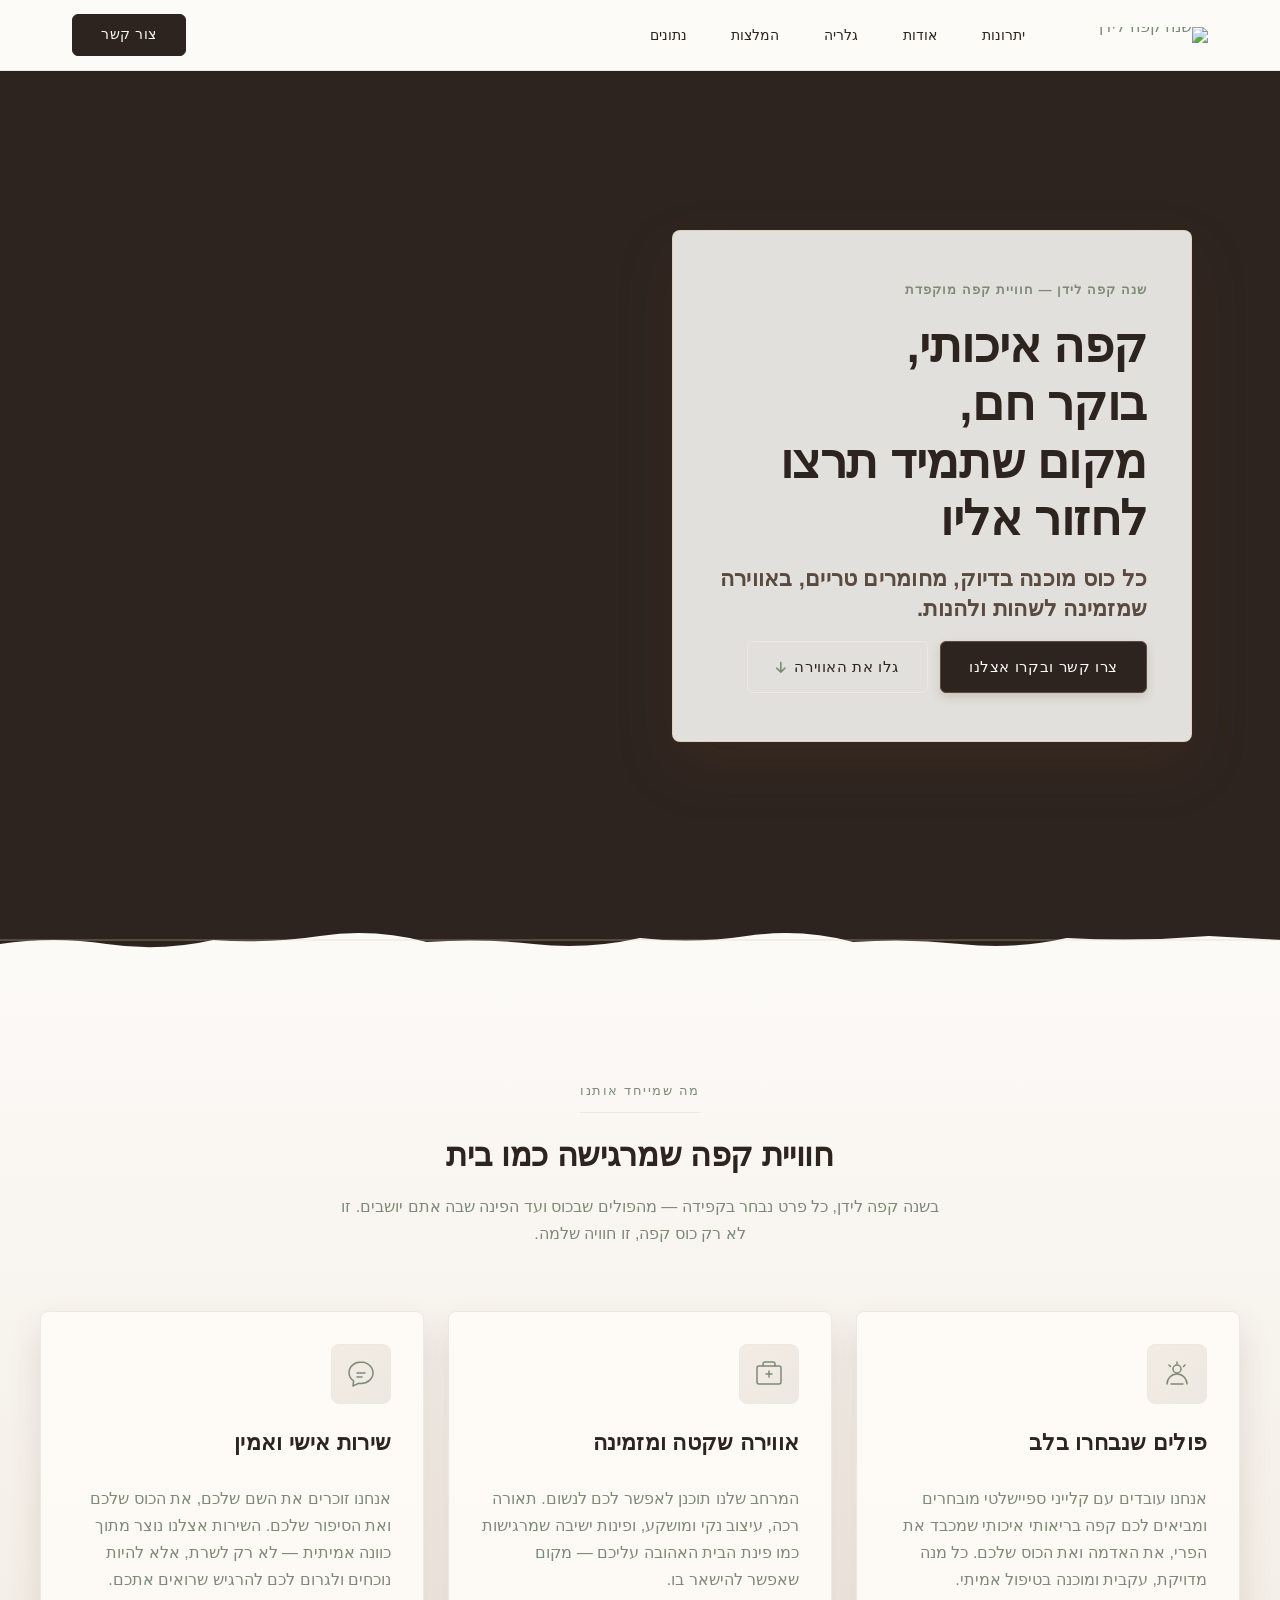
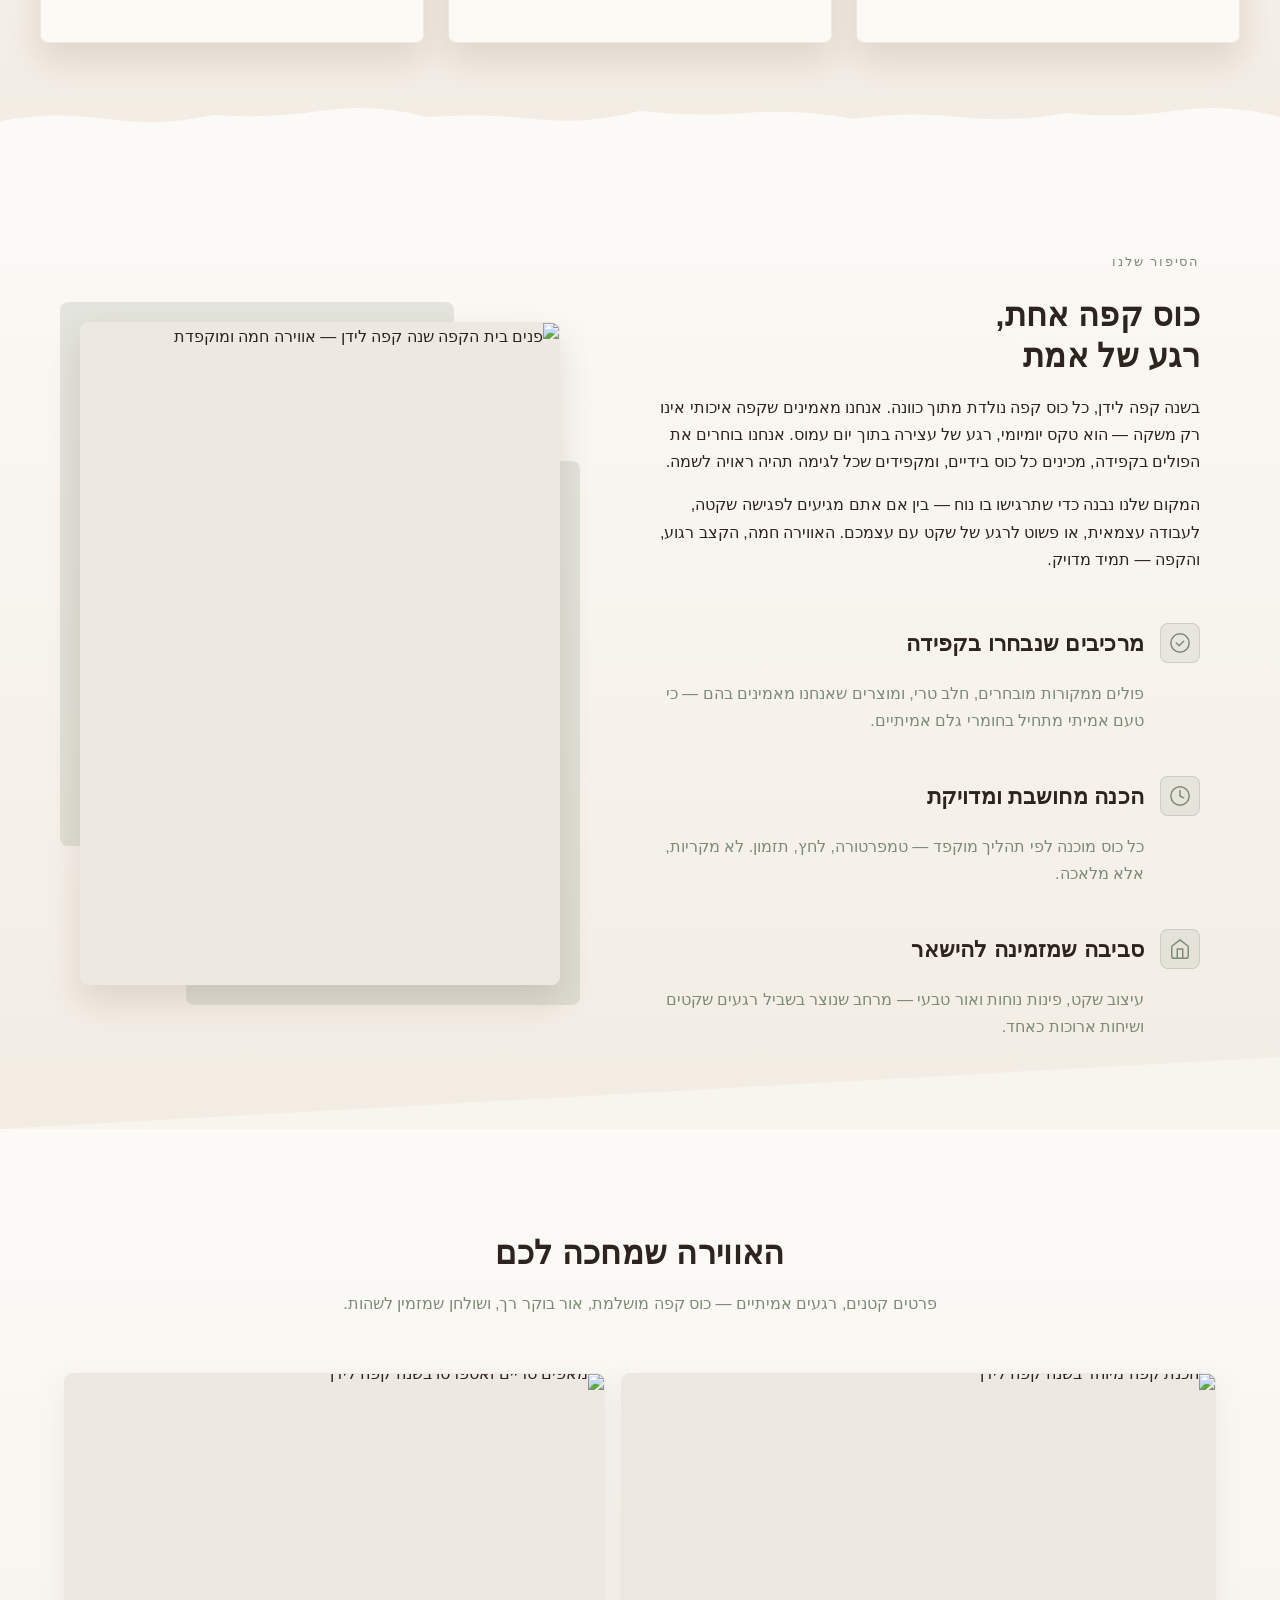
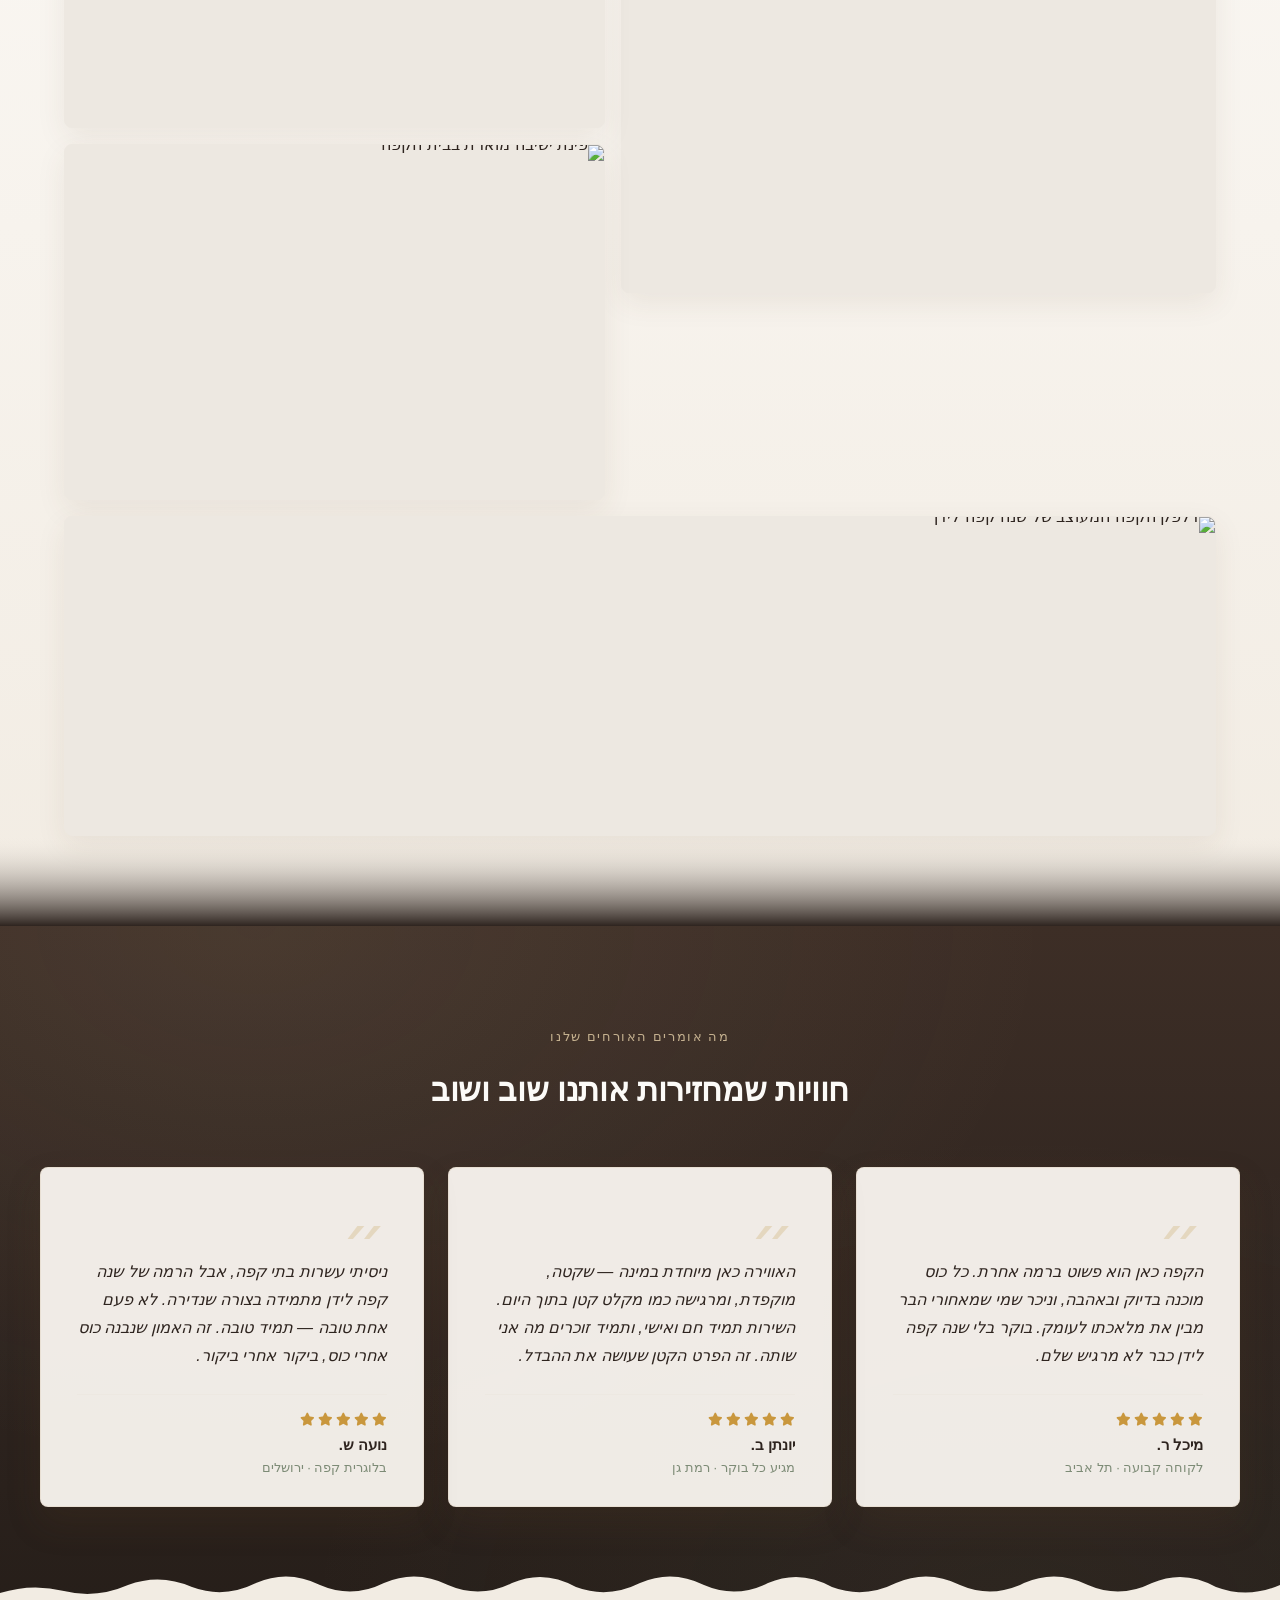
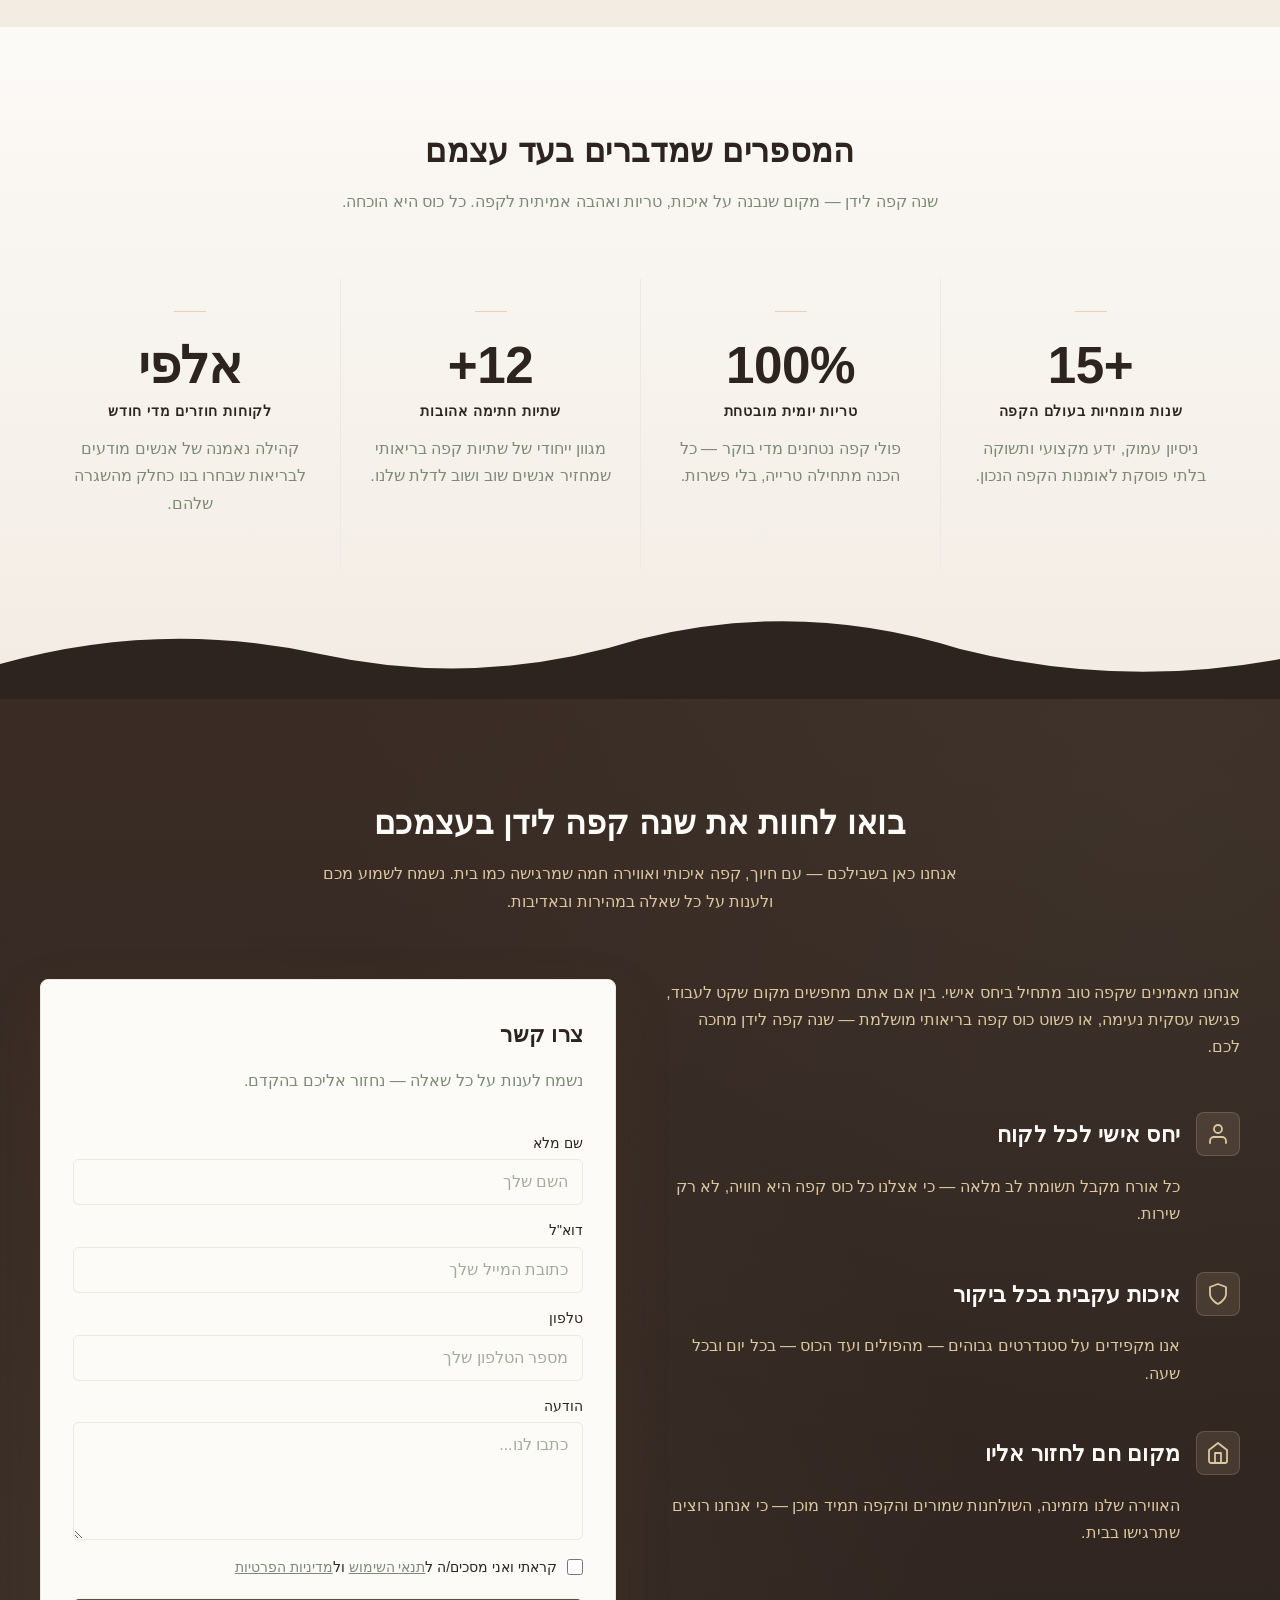
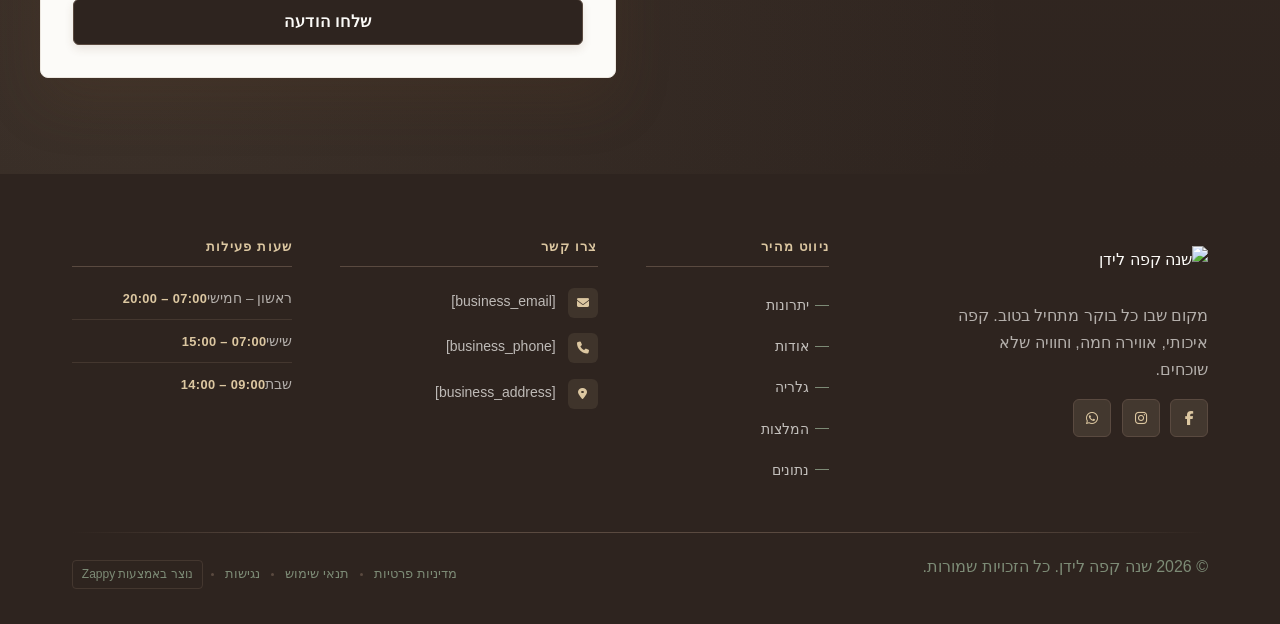
==== index.html @ d4a4f96d "Background sync: Progressive GitHub Sync" ====
<!DOCTYPE html>
<html lang="he" dir="rtl">
<head>
    <meta charset="UTF-8">
    <meta name="viewport" content="width=device-width, initial-scale=1.0">
    <meta name="robots" content="index, follow">
    <title>שנה קפה לידן — שנה קפה לידן</title>
    <meta name="description" content="תבנה לי אתר">
    <meta name="keywords" content="שנה קפה לידן, קפה בריאותי לבעלי עסקים, קפה איכותי לאנשים מודעים לבריאות, קפה בריאותי">
    
    <!-- Favicons -->
    <link rel="icon" type="image/x-icon" href="/assets/favicon.ico">
    <link rel="icon" type="image/png" sizes="16x16" href="/assets/favicon-16x16.png">
    <link rel="icon" type="image/png" sizes="32x32" href="/assets/favicon-32x32.png">
    <link rel="icon" type="image/png" sizes="48x48" href="/assets/favicon-48x48.png">
    <link rel="icon" type="image/png" sizes="192x192" href="/assets/favicon-192x192.png">
    <link rel="icon" type="image/png" sizes="512x512" href="/assets/favicon-512x512.png">
    <link rel="apple-touch-icon" href="/assets/apple-touch-icon.png">
    <!-- Zappy Analytics -->
<script>
(function() {
  'use strict';
  
  // Configuration
  var config = {
    websiteId: 'e69be9af-2375-4888-ae59-c802af20a524',
    apiUrl: 'https://api.zappy5.com/api/analytics/track',
    sessionDuration: 30 * 60 * 1000, // 30 minutes
    visitorDuration: 30 * 24 * 60 * 60 * 1000, // 30 days
    trackPageViews: true,
    trackClicks: true,
    trackFormSubmissions: true
  };
  
  // Generate or retrieve persistent visitor ID (30 days)
  function getVisitorId() {
    var visitorKey = 'zappy_visitor_' + config.websiteId;
    var visitor = null;
    
    try {
      visitor = localStorage.getItem(visitorKey);
      if (visitor) {
        var visitorData = JSON.parse(visitor);
        var now = Date.now();
        
        // Check if visitor ID is still valid (30 days)
        if (now - visitorData.created < config.visitorDuration) {
          // Update last seen timestamp
          visitorData.lastSeen = now;
          localStorage.setItem(visitorKey, JSON.stringify(visitorData));
          return visitorData.id;
        }
      }
    } catch (e) {
      console.warn('Zappy Analytics: LocalStorage not available');
    }
    
    // Generate new visitor ID
    var newVisitorId = 'zv_' + Date.now() + '_' + Math.random().toString(36).substr(2, 9);
    
    try {
      localStorage.setItem(visitorKey, JSON.stringify({
        id: newVisitorId,
        created: Date.now(),
        lastSeen: Date.now()
      }));
    } catch (e) {
      // Continue without local storage
    }
    
    return newVisitorId;
  }
  
  // Generate or retrieve session ID (30 minutes)
  function getSessionId() {
    var sessionKey = 'zappy_session_' + config.websiteId;
    var session = null;
    
    try {
      session = sessionStorage.getItem(sessionKey);
      if (session) {
        var sessionData = JSON.parse(session);
        var now = Date.now();
        
        // Check if session is still valid
        if (now - sessionData.timestamp < config.sessionDuration) {
          // Update timestamp
          sessionData.timestamp = now;
          sessionStorage.setItem(sessionKey, JSON.stringify(sessionData));
          return sessionData.id;
        }
      }
    } catch (e) {
      console.warn('Zappy Analytics: SessionStorage not available');
    }
    
    // Generate new session ID
    var newSessionId = 'zs_' + Date.now() + '_' + Math.random().toString(36).substr(2, 9);
    
    try {
      sessionStorage.setItem(sessionKey, JSON.stringify({
        id: newSessionId,
        timestamp: Date.now()
      }));
    } catch (e) {
      // Continue without session storage
    }
    
    return newSessionId;
  }
  
  var visitorId = getVisitorId();
  var sessionId = getSessionId();
  
  // Track an event
  function trackEvent(eventType, data) {
    data = data || {};
    
    var eventData = {
      website_id: config.websiteId,
      event_type: eventType,
      page_path: window.location.pathname,
      referrer: document.referrer || 'direct',
      visitor_id: visitorId,
      session_id: sessionId,
      metadata: data
    };
    
    // Use sendBeacon if available (better for page unload events)
    if (navigator.sendBeacon) {
      var blob = new Blob([JSON.stringify(eventData)], { type: 'application/json' });
      navigator.sendBeacon(config.apiUrl, blob);
    } else {
      // Fallback to fetch
      fetch(config.apiUrl, {
        method: 'POST',
        headers: {
          'Content-Type': 'application/json'
        },
        body: JSON.stringify(eventData),
        keepalive: true
      }).catch(function(error) {
        console.warn('Zappy Analytics: Failed to track event', error);
      });
    }
  }
  
  // Track page view
  if (config.trackPageViews) {
    trackEvent('pageview', {
      title: document.title,
      url: window.location.href
    });
  }
  
  // Track clicks on important elements
  if (config.trackClicks) {
    document.addEventListener('click', function(e) {
      var target = e.target;
      
      // Track button clicks (counted as actions)
      if (target.tagName === 'BUTTON' || target.closest('button')) {
        var button = target.tagName === 'BUTTON' ? target : target.closest('button');
        trackEvent('click', {
          element: 'button',
          text: button.textContent.trim().substring(0, 100),
          id: button.id || null,
          class: button.className || null
        });
      }
      
      // Track link clicks (navigation - not counted as actions)
      else if (target.tagName === 'A' || target.closest('a')) {
        var link = target.tagName === 'A' ? target : target.closest('a');
        trackEvent('navigation', {
          element: 'link',
          text: link.textContent.trim().substring(0, 100),
          href: link.href,
          external: link.hostname !== window.location.hostname
        });
      }
    }, true);
  }
  
  // Track form submissions
  if (config.trackFormSubmissions) {
    document.addEventListener('submit', function(e) {
      var form = e.target;
      
      trackEvent('form_submit', {
        form_id: form.id || null,
        form_name: form.name || null,
        form_action: form.action || null,
        form_method: form.method || 'GET'
      });
    }, true);
  }
  
  // Track time on page (send on page unload)
  var pageLoadTime = Date.now();
  
  window.addEventListener('beforeunload', function() {
    var timeOnPage = Math.floor((Date.now() - pageLoadTime) / 1000); // in seconds
    
    trackEvent('page_unload', {
      time_on_page: timeOnPage,
      page_path: window.location.pathname
    });
  });
  
  // Expose tracking function globally for custom events
  window.zappyAnalytics = {
    track: trackEvent,
    getVisitorId: function() { return visitorId; },
    getSessionId: function() { return sessionId; }
  };
  
})();
</script>
<!-- End Zappy Analytics -->
    <meta property="og:title" content="שנה קפה לידן — שנה קפה לידן">
    <meta property="og:description" content="תבנה לי אתר">
    <meta name="twitter:card" content="summary_large_image">
    <meta name="twitter:title" content="שנה קפה לידן — שנה קפה לידן">
    <meta name="twitter:description" content="תבנה לי אתר">
    <meta property="og:type" content="website">
  <meta property="og:locale" content="he_IL">
  
  
  
  
  
  <link rel="stylesheet" href="https://cdnjs.cloudflare.com/ajax/libs/font-awesome/6.4.0/css/all.min.css">

    <!-- Favicons -->
    <link rel="icon" type="image/x-icon" href="/assets/favicon.ico">
    <link rel="icon" type="image/png" sizes="16x16" href="/assets/favicon-16x16.png">
    <link rel="icon" type="image/png" sizes="32x32" href="/assets/favicon-32x32.png">
    <link rel="icon" type="image/png" sizes="48x48" href="/assets/favicon-48x48.png">
    <link rel="icon" type="image/png" sizes="192x192" href="/assets/favicon-192x192.png">
    <link rel="icon" type="image/png" sizes="512x512" href="/assets/favicon-512x512.png">
    <link rel="apple-touch-icon" href="/assets/apple-touch-icon.png">
    <!-- Cookie Consent -->
    <link rel="stylesheet" href="https://cdn.jsdelivr.net/npm/vanilla-cookieconsent@3/dist/cookieconsent.css">
    <script src="https://cdn.jsdelivr.net/npm/vanilla-cookieconsent@3/dist/cookieconsent.umd.js"></script>
    <!-- Mickidum Accessibility Toolbar -->
    <script src="https://cdn.jsdelivr.net/gh/mickidum/acc_toolbar/acctoolbar/acctoolbar.min.js"></script>
    <link rel="stylesheet" href="/styles.css">

    <style id="zappy-dropdown-submenu-styles">
      /* ========== DESKTOP DROPDOWN SUBMENU STYLES ========== */
      /* Base styles for dropdown submenus - parent must be positioned */
      .nav-menu li:has(.sub-menu), nav li:has(.sub-menu), .navbar li:has(.sub-menu), #navMenu li:has(.sub-menu) { position: relative; }
      /* Submenu base - hidden by default */
      .nav-menu .sub-menu, nav .sub-menu, .navbar .sub-menu, #navMenu .sub-menu { display: block !important; position: absolute !important; top: 100%; left: 0; min-width: 220px; background: white; border-radius: 8px; box-shadow: 0 8px 25px rgba(0,0,0,0.15); padding: 8px 0; opacity: 0; visibility: hidden; transform: translateY(10px); transition: all 0.3s ease; z-index: 1000; list-style: none; pointer-events: none; }
      /* CRITICAL: Desktop hover styles to show dropdown */
      .nav-menu li:hover > .sub-menu, nav li:hover > .sub-menu, .navbar li:hover > .sub-menu, #navMenu li:hover > .sub-menu { opacity: 1 !important; visibility: visible !important; transform: translateY(0) !important; pointer-events: auto !important; }
      /* Submenu item styling */
      .sub-menu li { list-style: none; margin: 0; padding: 0; }
      .sub-menu a { display: block !important; padding: 10px 16px !important; color: var(--text-dark, #333) !important; font-weight: 500; text-decoration: none; white-space: nowrap; transition: background-color 0.2s; }
      .sub-menu .zappy-nav-child > a { padding-left: 28px !important; font-size: 0.9em !important; opacity: 0.85 !important; }
      [dir="rtl"] .sub-menu .zappy-nav-child > a, html[lang="he"] .sub-menu .zappy-nav-child > a, html[lang="ar"] .sub-menu .zappy-nav-child > a { padding-left: 10px !important; padding-right: 28px !important; }
      .sub-menu .zappy-nav-parent > a { font-weight: 600 !important; }
      .sub-menu a:hover { background-color: #f5f5f5; }
      /* RTL (Hebrew/Arabic) dropdown positioning */
      [dir="rtl"] .nav-menu .sub-menu, [dir="rtl"] nav .sub-menu, [dir="rtl"] .navbar .sub-menu, html[lang="he"] .nav-menu .sub-menu, html[lang="he"] nav .sub-menu, html[lang="he"] .navbar .sub-menu, html[lang="ar"] .nav-menu .sub-menu, html[lang="ar"] nav .sub-menu, html[lang="ar"] .navbar .sub-menu { left: auto !important; right: 0 !important; }
      /* Hide empty dropdown menus (exclude catalog sub-menus that use <a> children instead of <li>) */
      .sub-menu:empty, .sub-menu:not(:has(li:not(.zappy-hidden-menu-item))):not(:has(> a)), .sub-menu:not(:has(li)):not(:has(> a)) { display: none !important; opacity: 0 !important; visibility: hidden !important; pointer-events: none !important; }
      /* Desktop: show submenu on Menu Group hover */
      li:has(.menu-group-title):hover > .sub-menu { opacity: 1 !important; visibility: visible !important; transform: translateY(0) !important; pointer-events: auto !important; }
      /* Menu Group title styling */
      .nav-menu > li > .menu-group-title, #navMenu > li > .menu-group-title { display: inline-block; padding: 0.5rem 1rem; cursor: default; user-select: none; }
      
      /* ========== MOBILE SUBMENU STYLES ========== */
      @media (max-width: 768px) {
        .nav-menu .sub-menu, nav .sub-menu, .navbar .sub-menu, #navMenu .sub-menu { position: static !important; transform: none !important; box-shadow: none !important; background: transparent !important; max-height: 0; overflow: hidden; opacity: 0; visibility: hidden; transition: max-height 0.3s ease, opacity 0.3s ease; padding: 0 !important; border-radius: 0 !important; }
        .navbar .sub-menu.mobile-expanded, .nav-menu .sub-menu.mobile-expanded, #navMenu .sub-menu.mobile-expanded { max-height: none !important; overflow-y: visible !important; opacity: 1 !important; visibility: visible !important; padding: 8px 0 8px 16px !important; }
        [dir="rtl"] .sub-menu.mobile-expanded, html[lang="he"] .sub-menu.mobile-expanded { padding: 8px 16px 8px 0 !important; }
        /* Disable hover behavior on mobile */
        .nav-menu li:hover > .sub-menu, nav li:hover > .sub-menu, .navbar li:hover > .sub-menu, #navMenu li:hover > .sub-menu { opacity: 0; visibility: hidden; pointer-events: none; }
        .nav-menu li > .sub-menu.mobile-expanded, nav li > .sub-menu.mobile-expanded, .navbar li > .sub-menu.mobile-expanded, #navMenu li > .sub-menu.mobile-expanded { opacity: 1 !important; visibility: visible !important; pointer-events: auto !important; }
        .nav-menu li:has(.sub-menu), nav li:has(.sub-menu), .navbar li:has(.sub-menu), #navMenu li:has(.sub-menu) { display: flex !important; flex-wrap: wrap !important; align-items: center !important; position: relative !important; min-height: 44px !important; }
        .nav-menu li:has(.sub-menu) > a, nav li:has(.sub-menu) > a, .navbar li:has(.sub-menu) > a, #navMenu li:has(.sub-menu) > a { flex: 1 !important; min-width: 0 !important; }
        .nav-menu li:has(.sub-menu) > .menu-group-title, nav li:has(.sub-menu) > .menu-group-title, .navbar li:has(.sub-menu) > .menu-group-title, #navMenu li:has(.sub-menu) > .menu-group-title { flex: 1 !important; min-width: 0 !important; padding: 0 !important; line-height: inherit !important; }
        .nav-menu li:has(.sub-menu) > .sub-menu, nav li:has(.sub-menu) > .sub-menu, .navbar li:has(.sub-menu) > .sub-menu, #navMenu li:has(.sub-menu) > .sub-menu { flex-basis: 100% !important; width: 100% !important; }
        .nav-menu li:has(.sub-menu) > a [class*="chevron"], .nav-menu li:has(.sub-menu) > a [class*="arrow"], .nav-menu li:has(.sub-menu) > a .fa-chevron-down, .nav-menu li:has(.sub-menu) > a .fa-angle-down, nav li:has(.sub-menu) > a [class*="chevron"], nav li:has(.sub-menu) > a [class*="arrow"], #navMenu li:has(.sub-menu) > a [class*="chevron"], #navMenu li:has(.sub-menu) > a [class*="arrow"] { display: none !important; visibility: hidden !important; }
        .mobile-submenu-toggle { display: flex !important; align-items: center !important; justify-content: center !important; width: 44px !important; height: auto !important; background: transparent !important; border: none !important; cursor: pointer !important; color: var(--text-dark) !important; position: static !important; flex-shrink: 0 !important; align-self: stretch !important; z-index: 2 !important; padding: 0 !important; margin: 0 !important; }
        .mobile-submenu-toggle::after { content: '' !important; width: 0 !important; height: 0 !important; border-left: 6px solid transparent !important; border-right: 6px solid transparent !important; border-top: 7px solid currentColor !important; transition: transform 0.3s ease !important; }
        .mobile-submenu-toggle.expanded::after { transform: rotate(180deg) !important; }
        .sub-menu a { padding: 10px 0 !important; display: block !important; color: var(--text-dark) !important; white-space: normal !important; }
        .sub-menu .zappy-nav-child > a { padding-left: 28px !important; font-size: 0.9em !important; opacity: 0.85 !important; }
        [dir="rtl"] .sub-menu .zappy-nav-child > a, html[lang="he"] .sub-menu .zappy-nav-child > a, html[lang="ar"] .sub-menu .zappy-nav-child > a { padding-left: 0 !important; padding-right: 28px !important; }
        .sub-menu .zappy-nav-parent > a { font-weight: 600 !important; }
        .nav-menu.active, #navMenu.active { max-width: 100vw !important; overflow-x: hidden !important; box-sizing: border-box !important; }
        .navbar .sub-menu li a, nav.navbar .sub-menu li a, .zappy-products-dropdown .sub-menu a { color: var(--text-dark) !important; }
      }
      @media (min-width: 769px) { .mobile-submenu-toggle { display: none !important; } }
    </style>

    <style id="mobile-lang-menu-deployed-css">
    @media (max-width: 768px) {
      .lang-switcher,
      .nav-cta-container .lang-switcher,
      .nav-container .lang-switcher,
      .navbar .lang-switcher,
      .navbar .nav-cta-container .lang-switcher,
      .nav-icons-left .lang-switcher,
      .nav-ecommerce-icons .lang-switcher { display: none !important; }
      .mobile-lang-menu { width: 100%; border-top: 1px solid rgba(128,128,128,0.2); padding: 8px 0 0 0; margin-top: 8px; }
      .mobile-lang-toggle { display: flex !important; align-items: center; justify-content: space-between; width: 100%; padding: 12px 16px; background: none; border: none; cursor: pointer; font-size: 15px; color: inherit; font-family: inherit; }
      .mobile-lang-toggle::after { content: ''; display: inline-block; width: 8px; height: 8px; border-right: 2px solid currentColor; border-bottom: 2px solid currentColor; transform: rotate(45deg); transition: transform 0.3s ease; margin-left: 8px; }
      .mobile-lang-toggle.expanded::after { transform: rotate(-135deg); }
      .mobile-lang-options { max-height: 0; overflow: hidden; transition: max-height 0.3s ease; }
      .mobile-lang-options.expanded { max-height: 300px; }
      .mobile-lang-option { display: flex !important; align-items: center; gap: 10px; padding: 10px 24px; text-decoration: none; color: inherit; font-size: 14px; font-family: inherit; }
      .mobile-lang-option:hover { background: rgba(128,128,128,0.1); }
      .mobile-lang-option.active { font-weight: 600; opacity: 0.7; pointer-events: none; }
      .mobile-lang-option img { width: 20px; height: 20px; border-radius: 50%; }
    }
    @media (min-width: 769px) {
      .mobile-lang-menu { display: none !important; }
    }
    </style>

    <style id="zappy-widget-visibility">
      #mic-access-tool-general-button, .mic-access-tool-general-button,
      #mic-init-access-tool .mic-access-tool-general-button, #mic-init-access-tool #mic-access-tool-general-button,
      ._access-icon, #mic-access-tool-box, .mic-access-tool-box,
      #mic-init-access-tool #mic-access-tool-box, div[id*="mic-access-tool-box"], ._access-menu {
        display: none !important; visibility: hidden !important; opacity: 0 !important; pointer-events: none !important;
      }
    </style>
</head>
<body>

  <nav class="navbar" dir="rtl">
  <button class="mobile-toggle" id="mobileToggle" aria-label="Menu">
    <svg class="hamburger-icon" width="24" height="24" viewBox="0 0 24 24" fill="none">
      <path d="M3 12h18M3 6h18M3 18h18" stroke="currentColor" stroke-width="2" stroke-linecap="round"></path>
    </svg>
    <svg class="close-icon" width="24" height="24" viewBox="0 0 24 24" fill="none" style="display: none;">
      <path d="M18 6L6 18M6 6l12 12" stroke="currentColor" stroke-width="2" stroke-linecap="round"></path>
    </svg>
  </button>

  <button class="phone-header-btn" data-phone="[business_phone]" aria-label="Call">
    <svg width="20" height="20" viewBox="0 0 24 24" fill="currentColor">
      <path d="M22 16.92v3a2 2 0 0 1-2.18 2 19.79 19.79 0 0 1-8.63-3.07 19.5 19.5 0 0 1-6-6 19.79 19.79 0 0 1-3.07-8.67A2 2 0 0 1 4.11 2h3a2 2 0 0 1 2 1.72 12.84 12.84 0 0 0 .7 2.81 2 2 0 0 1-.45 2.11L8.09 9.91a16 16 0 0 0 6 6l1.27-1.27a2 2 0 0 1 2.11-.45 12.84 12.84 0 0 0 2.81.7A2 2 0 0 1 22 16.92z"></path>
    </svg>
  </button>

  <div class="nav-container">
    <div class="nav-right-group"><div class="nav-brand">
      <a href="/" class="logo-link">
        <img src="/assets/business-logo.webp" alt="שנה קפה לידן" class="logo">
      </a>
    </div><ul class="nav-menu" id="navMenu"><li><a href="#features">יתרונות</a></li><li><a href="#about">אודות</a></li><li><a href="#gallery">גלריה</a></li><li><a href="#testimonials">המלצות</a></li><li><a href="#stats">נתונים</a></li></ul></div>

    

    <div class="nav-cta-container">
      <a href="#cta" class="nav-cta-btn">צור קשר</a>
    </div>
  </div>
</nav>
<script>

// Navbar Mobile Menu Toggle and Contrast Fix
(function() {
  // Use 'load' event instead of 'DOMContentLoaded' to ensure we run AFTER all other scripts
  window.addEventListener('load', function() {
    
    // FIX MOBILE BUTTON CONTRAST
    // Detect navbar background color and apply contrasting color to mobile buttons
    const navbar = document.querySelector('.navbar, nav, header');
    if (!navbar) {
      console.log('[Navbar] Navbar element not found');
      return;
    }
    
    // DECLARE VARIABLES EARLY to avoid Temporal Dead Zone errors
    // These are used in multiple places below
    let mobileToggle = document.getElementById('mobileToggle') ||
                       document.querySelector('.mobile-toggle') ||
                       document.querySelector('.hamburger') ||
                       document.querySelector('.hamburger-menu') ||
                       document.querySelector('.menu-toggle') ||
                       document.querySelector('.burger-menu') ||
                       document.querySelector('[aria-label="Menu"]') ||
                       document.querySelector('[aria-label="תפריט"]');
    
    const phoneBtn = document.querySelector('.phone-header-btn');
    
    const computedStyle = window.getComputedStyle(navbar);
    let bgColor = computedStyle.backgroundColor;
    
    console.log('[Navbar] Initial navbar background:', bgColor);
    
    // Check if background is transparent or rgba with 0 alpha
    const isTransparent = bgColor === 'transparent' || 
                         bgColor === 'rgba(0, 0, 0, 0)' ||
                         (bgColor.startsWith('rgba') && bgColor.includes(', 0)'));
    
    if (isTransparent) {
      // Check for background-image or gradient
      const bgImage = computedStyle.backgroundImage;
      if (bgImage && bgImage !== 'none') {
        console.log('[Navbar] Navbar has background image/gradient, using dark text');
        bgColor = 'rgb(240, 240, 240)'; // Assume light background
      } else {
        // Transparent navbar - check body background
        const bodyBg = window.getComputedStyle(document.body).backgroundColor;
        console.log('[Navbar] Navbar transparent, using body background:', bodyBg);
        bgColor = bodyBg;
      }
    }
    
    // Calculate luminance to determine if background is light or dark
    const rgb = bgColor.match(/\d+/g);
    if (rgb && rgb.length >= 3) {
      const r = parseInt(rgb[0]);
      const g = parseInt(rgb[1]);
      const b = parseInt(rgb[2]);
      const luminance = (0.299 * r + 0.587 * g + 0.114 * b) / 255;
      
      // Mobile button colors are set by Claude's AI-generated CSS (same as .nav-menu a)
      // No dynamic color overrides needed - colors come from the generated navbar CSS
      console.log('[Navbar] Mobile button colors preserved from Claude CSS (luminance:', luminance.toFixed(2) + ')');
      
      // FIX ICON SIZES - Ensure SVGs are properly sized and visible
      // INJECT CRITICAL CSS TO OVERRIDE ANY CONFLICTING RULES
      const criticalCSS = document.createElement('style');
      criticalCSS.id = 'zappy-mobile-nav-fix';
      const htmlLang = document.documentElement.lang || 'en';
      const htmlDir = document.documentElement.dir || 'ltr';
      // Check both dir attribute AND lang for RTL detection
      // dir="rtl" is the most reliable indicator
      const isRTL = htmlDir === 'rtl' || htmlLang === 'he' || htmlLang === 'ar';
      
      criticalCSS.textContent = `
        /* Hide mobile buttons on desktop, show only on mobile */
        @media (min-width: 769px) {
          .mobile-toggle,
          .phone-header-btn {
            display: none !important;
          }
        }
        
        /* Show and position mobile buttons correctly on mobile */
        @media (max-width: 768px) {
          .mobile-toggle,
          .phone-header-btn {
            position: absolute !important;
            top: 50% !important;
            transform: translateY(-50%) !important;
            z-index: 1001 !important;
            display: flex !important;
            align-items: center !important;
            justify-content: center !important;
            width: 36px !important;
            height: 36px !important;
            border-radius: 50% !important;
            border: none !important;
            cursor: pointer !important;
            padding: 6px !important;
            background: none !important;
            color: var(--nav-text, var(--text-dark)) !important;
          }
          
          /* LTR positioning (default): hamburger LEFT, phone RIGHT */
          html:not([dir="rtl"]):not([lang="he"]):not([lang="ar"]) .mobile-toggle,
          html[dir="ltr"] .mobile-toggle {
            left: 12px !important;
            right: auto !important;
          }
          html:not([dir="rtl"]):not([lang="he"]):not([lang="ar"]) .phone-header-btn,
          html[dir="ltr"] .phone-header-btn {
            right: 12px !important;
            left: auto !important;
          }
          
          /* RTL positioning: hamburger RIGHT, phone LEFT */
          html[dir="rtl"] .mobile-toggle,
          html[lang="he"] .mobile-toggle,
          html[lang="ar"] .mobile-toggle {
            right: 12px !important;
            left: auto !important;
          }
          html[dir="rtl"] .phone-header-btn,
          html[lang="he"] .phone-header-btn,
          html[lang="ar"] .phone-header-btn {
            left: 12px !important;
            right: auto !important;
          }
          
          /* CRITICAL: Ensure nav-container has min-height on mobile */
          /* All children are positioned absolutely/fixed on mobile, so height:auto collapses to 0 */
          .nav-container {
            min-height: 70px !important;
            position: relative !important;
          }
          
          /* Ensure SVG icons are properly sized and inherit color */
          .mobile-toggle svg,
          .phone-header-btn svg {
            width: 24px !important;
            height: 24px !important;
            /* Don't force display - let JavaScript control hamburger/close toggle */
          }
          
          /* Reset nav-cta-container on mobile - remove desktop box-shadow/padding */
          /* that creates a visible ghost box when CTA button is hidden */
          .nav-cta-container {
            box-shadow: none !important;
            padding: 0 !important;
          }
          
          /* Hide nav-cta-container entirely on mobile when there's no lang-switcher */
          /* (only the CTA button is inside, and it's hidden on mobile) */
          .nav-cta-container:not(:has(.lang-switcher)) {
            display: none !important;
          }
          
          /* CRITICAL: Prevent hero image fade gradient from bleeding over headline text */
          /* The .image-fade-gradient has bottom: -30px (extends below parent) */
          /* On mobile stacked layout, this overlaps the h1 text below the image */
          .hero-image-column {
            overflow: hidden !important;
          }
          .image-fade-gradient {
            bottom: 0 !important;
          }
          
          /* Hide desktop language switcher on mobile - hamburger menu handles it */
          /* High specificity to override stored CSS */
          .lang-switcher,
          .nav-cta-container .lang-switcher,
          .nav-container .lang-switcher,
          .navbar .lang-switcher,
          .navbar .nav-cta-container .lang-switcher {
            display: none !important;
          }
        }
      `;
      
      // Remove existing fix if present and inject new one
      const existing = document.getElementById('zappy-mobile-nav-fix');
      if (existing) existing.remove();
      document.head.appendChild(criticalCSS);
      
      console.log('[Navbar] Critical CSS injected for mobile nav positioning');
      
      // ONLY apply inline positioning styles on mobile viewport
      // On desktop, the CSS handles hiding these buttons with display: none
      // Inline styles were breaking desktop layout by overriding CSS
      const isMobileViewport = window.innerWidth <= 768;
      
      if (mobileToggle) {
        // Icon sizing applies to all viewports for consistency
        const hamburgerIcon = mobileToggle.querySelector('.hamburger-icon');
        const closeIcon = mobileToggle.querySelector('.close-icon');
        
        if (hamburgerIcon) {
          hamburgerIcon.style.setProperty('width', '24px', 'important');
          hamburgerIcon.style.setProperty('height', '24px', 'important');
          hamburgerIcon.style.setProperty('display', 'block', 'important'); // Show hamburger by default
        }
        if (closeIcon) {
          closeIcon.style.setProperty('width', '24px', 'important');
          closeIcon.style.setProperty('height', '24px', 'important');
          closeIcon.style.setProperty('display', 'none', 'important'); // Hide close icon by default
        }
        
        // ONLY set positioning inline styles on mobile
        if (isMobileViewport) {
          mobileToggle.style.setProperty('position', 'absolute', 'important');
          mobileToggle.style.setProperty('top', '50%', 'important');
          mobileToggle.style.setProperty('transform', 'translateY(-50%)', 'important');
          mobileToggle.style.setProperty('z-index', '1001', 'important');
          
          // Clear any inline left/right so CSS can take over based on html[dir]
          mobileToggle.style.removeProperty('left');
          mobileToggle.style.removeProperty('right');
          
          console.log('[Navbar] Mobile toggle positioning applied (mobile viewport)');
        } else {
          // On desktop, clear any positioning styles to let CSS handle it
          mobileToggle.style.removeProperty('position');
          mobileToggle.style.removeProperty('top');
          mobileToggle.style.removeProperty('transform');
          mobileToggle.style.removeProperty('z-index');
          mobileToggle.style.removeProperty('left');
          mobileToggle.style.removeProperty('right');
          console.log('[Navbar] Desktop viewport - cleared mobile toggle inline positioning');
        }
      }
      
      if (phoneBtn) {
        // Icon sizing applies to all viewports
        const phoneIcon = phoneBtn.querySelector('svg');
        if (phoneIcon) {
          phoneIcon.style.width = '24px';
          phoneIcon.style.height = '24px';
          phoneIcon.setAttribute('width', '24');
          phoneIcon.setAttribute('height', '24');
        }
        
        // ONLY set positioning inline styles on mobile
        if (isMobileViewport) {
          phoneBtn.style.setProperty('position', 'absolute', 'important');
          phoneBtn.style.setProperty('top', '50%', 'important');
          phoneBtn.style.setProperty('transform', 'translateY(-50%)', 'important');
          phoneBtn.style.setProperty('z-index', '1001', 'important');
          
          // Clear any inline left/right so CSS can take over based on html[dir]
          phoneBtn.style.removeProperty('left');
          phoneBtn.style.removeProperty('right');
          
          console.log('[Navbar] Phone button positioning applied (mobile viewport)');
        } else {
          // On desktop, clear any positioning styles to let CSS handle it
          phoneBtn.style.removeProperty('position');
          phoneBtn.style.removeProperty('top');
          phoneBtn.style.removeProperty('transform');
          phoneBtn.style.removeProperty('z-index');
          phoneBtn.style.removeProperty('left');
          phoneBtn.style.removeProperty('right');
          console.log('[Navbar] Desktop viewport - cleared phone button inline positioning');
        }
      }
    } else {
      console.log('[Navbar] Could not parse background color:', bgColor);
    }
    
    // MOBILE MENU TOGGLE
    // Re-query in case DOM changed (mobileToggle already declared at top of function)
    mobileToggle = document.getElementById('mobileToggle') ||
                   document.querySelector('.mobile-toggle') ||
                   document.querySelector('.hamburger') ||
                   document.querySelector('.hamburger-menu') ||
                   document.querySelector('.menu-toggle') ||
                   document.querySelector('.burger-menu') ||
                   document.querySelector('[aria-label="Menu"]') ||
                   document.querySelector('[aria-label="תפריט"]');
    
    // EXPANDED SEARCH: Find nav menu by ID or class
    const navMenu = document.getElementById('navMenu') ||
                  document.querySelector('.nav-menu') ||
                  document.querySelector('.nav-links') ||
                  document.querySelector('nav ul:not(.submenu)');
    
    if (!mobileToggle || !navMenu) {
      console.log('[Navbar] Mobile toggle or menu not found:', { toggle: !!mobileToggle, menu: !!navMenu });
      return;
    }
    
    // Ensure navMenu has ID for CSS targeting
    if (!navMenu.id) {
      navMenu.id = 'navMenu';
    }
    
    console.log('[Navbar] Initializing mobile menu...');
    
    // Remove any existing event listeners by cloning the button
    const newToggle = mobileToggle.cloneNode(true);
    mobileToggle.parentNode.replaceChild(newToggle, mobileToggle);
    
    // Toggle menu on button click - use newToggle now
    newToggle.addEventListener('click', function(e) {
      e.preventDefault();
      e.stopPropagation();
      
      const hamburgerIcon = this.querySelector('.hamburger-icon');
      const closeIcon = this.querySelector('.close-icon');
      const isActive = navMenu.classList.contains('active');
      
      if (isActive) {
        // Close menu
        navMenu.classList.remove('active');
        if (hamburgerIcon) hamburgerIcon.style.setProperty('display', 'block', 'important');
        if (closeIcon) closeIcon.style.setProperty('display', 'none', 'important');
        document.body.style.overflow = '';
        console.log('[Navbar] Menu closed');
      } else {
        // Open menu
        navMenu.classList.add('active');
        if (hamburgerIcon) hamburgerIcon.style.setProperty('display', 'none', 'important');
        if (closeIcon) closeIcon.style.setProperty('display', 'block', 'important');
        document.body.style.overflow = 'hidden';
        console.log('[Navbar] Menu opened');
      }
    });
    
    // Close menu when clicking nav links (but NOT dropdown toggles)
    const navLinks = navMenu.querySelectorAll('a');
    navLinks.forEach(function(link) {
      link.addEventListener('click', function() {
        // Don't close if it's a dropdown child (unless it's a real navigation link)
        if (this.getAttribute('href') === '#') return;
        
        const hamburgerIcon = newToggle.querySelector('.hamburger-icon');
        const closeIcon = newToggle.querySelector('.close-icon');
        
        navMenu.classList.remove('active');
        if (hamburgerIcon) hamburgerIcon.style.setProperty('display', 'block', 'important');
        if (closeIcon) closeIcon.style.setProperty('display', 'none', 'important');
        document.body.style.overflow = '';
        console.log('[Navbar] Menu closed (link clicked)');
      });
    });
    
    // DROPDOWN MENU TOGGLE (for mobile and touch devices)
    var dropdownToggles = navMenu.querySelectorAll('.dropdown-toggle');
    dropdownToggles.forEach(function(toggle) {
      toggle.addEventListener('click', function(e) {
        e.preventDefault();
        e.stopPropagation();
        var parent = this.closest('.nav-dropdown');
        if (!parent) return;
        
        // Close other open dropdowns at the same level
        var siblings = parent.parentNode.querySelectorAll('.nav-dropdown.open');
        siblings.forEach(function(sib) {
          if (sib !== parent) sib.classList.remove('open');
        });
        
        parent.classList.toggle('open');
        console.log('[Navbar] Dropdown toggled:', parent.classList.contains('open') ? 'open' : 'closed');
      });
    });
    
    // Close dropdowns when clicking outside
    document.addEventListener('click', function(e) {
      if (!e.target.closest('.nav-dropdown')) {
        var openDropdowns = document.querySelectorAll('.nav-dropdown.open');
        openDropdowns.forEach(function(dd) { dd.classList.remove('open'); });
      }
    });
    
    console.log('[Navbar] Dropdown handlers initialized for ' + dropdownToggles.length + ' dropdowns');
    
    // Phone button functionality (phoneBtn already declared at top of function)
    if (phoneBtn) {
      phoneBtn.addEventListener('click', function() {
        // Get phone number from placeholder in page or use default
        const phoneLinks = document.querySelectorAll('a[href^="tel:"]');
        const phoneNumber = phoneLinks.length > 0 
          ? phoneLinks[0].getAttribute('href').replace('tel:', '')
          : '[business_phone]';
        
        window.location.href = 'tel:' + phoneNumber;
        console.log('[Navbar] Phone button clicked');
      });
    }
    
    console.log('[Navbar] Mobile menu initialized successfully');
    
    // === WHATSAPP BUTTON VISIBILITY FIX ===
    // Ensure WhatsApp floating button is hidden on desktop and visible on mobile
    // IMPORTANT: Only target the floating button by its class, NOT generic wa.me links
    const handleWhatsAppVisibility = function() {
      const whatsappBtn = document.querySelector('.whatsapp-float');
      if (whatsappBtn) {
        const isDesktop = window.innerWidth >= 769;
        if (isDesktop) {
          whatsappBtn.style.setProperty('display', 'none', 'important');
          whatsappBtn.style.setProperty('visibility', 'hidden', 'important');
          whatsappBtn.style.setProperty('opacity', '0', 'important');
          whatsappBtn.style.setProperty('pointer-events', 'none', 'important');
          console.log('[WhatsApp] Button hidden on desktop');
        } else {
          whatsappBtn.style.removeProperty('display');
          whatsappBtn.style.removeProperty('visibility');
          whatsappBtn.style.removeProperty('opacity');
          whatsappBtn.style.removeProperty('pointer-events');
          console.log('[WhatsApp] Button visible on mobile');
        }
      }
    };
    
    // Run on load
    handleWhatsAppVisibility();
    
    // Run on resize with debouncing
    let resizeTimer;
    window.addEventListener('resize', function() {
      clearTimeout(resizeTimer);
      resizeTimer = setTimeout(handleWhatsAppVisibility, 100);
    });
  });
})();

</script>
  
  <main>
    <section id="hero" class="index-hero-section" data-layout-spec="בית-hero" dir="rtl" data-hero-type="fullscreen-scrim">
  <!-- Background Image -->
  <div class="index-hero-bg">
    <img data-hero-bg="true" data-placeholder="index-hero-image-1" data-context="Sunlit Israeli café morning scene: a beautifully arranged wooden café table with a ceramic white cup of freshly brewed espresso, warm golden morning light streaming through large windows, soft bokeh background with wooden shelves, green plants, and warm neutral tones. Bright, airy, inviting atmosphere with visible wood textures and gentle steam rising from the cup." width="1440" height="900" src="/assets/site-index-hero-image-1.webp" alt="בוקר קפה מואר באור שמש בשנה קפה לידן">
  </div>

  <!-- Scrim Overlay -->
  <div class="index-hero-scrim" aria-hidden="true"></div>

  <!-- Content Card -->
  <div class="index-hero-container">
    <div class="index-hero-card">
      <span class="index-hero-eyebrow">שנה קפה לידן — חוויית קפה מוקפדת</span>
      <h1 class="index-hero-title">קפה איכותי,<br>בוקר חם,<br>מקום שתמיד תרצו לחזור אליו</h1>
      <h3 class="index-hero-subtitle">כל כוס מוכנה בדיוק, מחומרים טריים, באווירה שמזמינה לשהות ולהנות.</h3>
      <div class="index-hero-actions">
        <a href="#contact" class="index-hero-btn-primary">צרו קשר ובקרו אצלנו</a>
        <a href="#features" class="index-hero-btn-secondary">גלו את האווירה <i class="fa-solid fa-arrow-down" aria-hidden="true"></i></a>
      </div>
    </div>
  </div>

  <!-- Bottom Wave Divider -->
  <div class="index-hero-divider-wrapper">
    <svg data-no-icon-edit="true" aria-hidden="true" viewBox="0 0 1440 80" preserveAspectRatio="none" xmlns="http://www.w3.org/2000/svg">
      <path d="M0,80 L0,44 Q60,36 120,44 T240,40 Q300,44 360,36 T480,42 Q540,38 600,44 T720,38 Q780,44 840,36 T960,42 Q1020,38 1080,44 T1200,38 Q1280,42 1360,36 L1440,40 L1440,80 Z" fill="#FCFAF7"></path>
      <line x1="0" y1="40" x2="1440" y2="40" stroke="#DCC7A1" stroke-width="1" opacity="0.5"></line>
    </svg>
  </div>
</section>

<section class="index-features-section" data-layout-spec="בית-features" dir="rtl">
  <div class="index-features-container">
    <div class="index-features-intro">
      <span class="index-features-eyebrow">מה שמייחד אותנו</span>
      <h2 class="index-features-title">חוויית קפה שמרגישה כמו בית</h2>
      <p class="index-features-subtitle">בשנה קפה לידן, כל פרט נבחר בקפידה — מהפולים שבכוס ועד הפינה שבה אתם יושבים. זו לא רק כוס קפה, זו חוויה שלמה.</p>
    </div>

    <div class="index-features-grid">

      <article class="index-feature-card">
        <div class="index-feature-icon-wrap">
          <svg data-element-type="icon" data-icon-type="svg" xmlns="http://www.w3.org/2000/svg" width="36" height="36" viewBox="0 0 36 36" fill="none" stroke="currentColor" stroke-width="1.5" stroke-linecap="round" stroke-linejoin="round" aria-hidden="true">
            <path d="M8 28c0-5.523 4.477-10 10-10s10 4.477 10 10"></path>
            <circle cx="18" cy="13" r="4"></circle>
            <path d="M12 28h12"></path>
            <path d="M18 8V6"></path>
            <path d="M24.5 10.5l1.5-1.5"></path>
            <path d="M11.5 10.5L10 9"></path>
          </svg>
        </div>
        <div class="index-feature-content">
          <h3 class="index-feature-title">פולים שנבחרו בלב</h3>
          <p class="index-feature-text">אנחנו עובדים עם קלייני ספיישלטי מובחרים ומביאים לכם קפה בריאותי איכותי שמכבד את הפרי, את האדמה ואת הכוס שלכם. כל מנה מדויקת, עקבית ומוכנה בטיפול אמיתי.</p>
        </div>
      </article>

      <article class="index-feature-card">
        <div class="index-feature-icon-wrap">
          <svg data-element-type="icon" data-icon-type="svg" xmlns="http://www.w3.org/2000/svg" width="36" height="36" viewBox="0 0 36 36" fill="none" stroke="currentColor" stroke-width="1.5" stroke-linecap="round" stroke-linejoin="round" aria-hidden="true">
            <rect x="6" y="10" width="24" height="18" rx="2"></rect>
            <path d="M12 10V8a2 2 0 0 1 2-2h8a2 2 0 0 1 2 2v2"></path>
            <path d="M18 15v6"></path>
            <path d="M15 18h6"></path>
          </svg>
        </div>
        <div class="index-feature-content">
          <h3 class="index-feature-title">אווירה שקטה ומזמינה</h3>
          <p class="index-feature-text">המרחב שלנו תוכנן לאפשר לכם לנשום. תאורה רכה, עיצוב נקי ומושקע, ופינות ישיבה שמרגישות כמו פינת הבית האהובה עליכם — מקום שאפשר להישאר בו.</p>
        </div>
      </article>

      <article class="index-feature-card">
        <div class="index-feature-icon-wrap">
          <svg data-element-type="icon" data-icon-type="svg" xmlns="http://www.w3.org/2000/svg" width="36" height="36" viewBox="0 0 36 36" fill="none" stroke="currentColor" stroke-width="1.5" stroke-linecap="round" stroke-linejoin="round" aria-hidden="true">
            <path d="M18 6c-6.627 0-12 4.701-12 10.5 0 3.395 1.796 6.408 4.6 8.4L10 30l5.4-2.7A13.6 13.6 0 0 0 18 27.5c6.627 0 12-4.701 12-10.5S24.627 6 18 6z"></path>
            <path d="M14 17h8"></path>
            <path d="M14 21h5"></path>
          </svg>
        </div>
        <div class="index-feature-content">
          <h3 class="index-feature-title">שירות אישי ואמין</h3>
          <p class="index-feature-text">אנחנו זוכרים את השם שלכם, את הכוס שלכם ואת הסיפור שלכם. השירות אצלנו נוצר מתוך כוונה אמיתית — לא רק לשרת, אלא להיות נוכחים ולגרום לכם להרגיש שרואים אתכם.</p>
        </div>
      </article>

    </div>
  </div>

  <div class="index-features-divider-wrapper">
    <svg data-no-icon-edit="true" aria-hidden="true" viewBox="0 0 1440 72" preserveAspectRatio="none" xmlns="http://www.w3.org/2000/svg">
      <path d="M0,72 L0,38 Q60,28 120,36 T240,32 Q300,36 360,28 T480,34 Q540,30 600,36 T720,28 Q780,34 840,30 T960,36 Q1020,28 1080,34 T1200,30 Q1260,36 1320,28 T1440,34 L1440,72 Z" fill="#FCFAF7"></path>
      <filter id="torn-shadow">
        <feDropShadow dx="0" dy="-2" stdDeviation="3" flood-color="rgba(89,59,35,0.07)"></feDropShadow>
      </filter>
    </svg>
  </div>
</section>

<section id="about" class="index-about-section" data-layout-spec="בית-about" dir="rtl">
  <div class="index-about-container">
    <div class="index-about-grid">

      <!-- Content Column (START = RIGHT in RTL) -->
      <div class="index-about-content">
        <span class="index-about-eyebrow">הסיפור שלנו</span>
        <h2 class="index-about-heading">כוס קפה אחת,<br>רגע של אמת</h2>
        <p class="index-about-paragraph">בשנה קפה לידן, כל כוס קפה נולדת מתוך כוונה. אנחנו מאמינים שקפה איכותי אינו רק משקה — הוא טקס יומיומי, רגע של עצירה בתוך יום עמוס. אנחנו בוחרים את הפולים בקפידה, מכינים כל כוס בידיים, ומקפידים שכל לגימה תהיה ראויה לשמה.</p>
        <p class="index-about-paragraph">המקום שלנו נבנה כדי שתרגישו בו נוח — בין אם אתם מגיעים לפגישה שקטה, לעבודה עצמאית, או פשוט לרגע של שקט עם עצמכם. האווירה חמה, הקצב רגוע, והקפה — תמיד מדויק.</p>

        <ul class="index-about-values">
          <li class="index-about-value-item">
            <div class="index-about-value-icon">
              <svg data-element-type="icon" data-icon-type="svg" width="22" height="22" viewBox="0 0 24 24" fill="none" stroke="currentColor" stroke-width="1.6" stroke-linecap="round" stroke-linejoin="round" aria-hidden="true"><path d="M12 2C6.48 2 2 6.48 2 12s4.48 10 10 10 10-4.48 10-10S17.52 2 12 2z"></path><path d="M8 12l3 3 5-5"></path></svg>
            </div>
            <div class="index-about-value-text">
              <h3 class="index-about-value-title">מרכיבים שנבחרו בקפידה</h3>
              <p>פולים ממקורות מובחרים, חלב טרי, ומוצרים שאנחנו מאמינים בהם — כי טעם אמיתי מתחיל בחומרי גלם אמיתיים.</p>
            </div>
          </li>
          <li class="index-about-value-item">
            <div class="index-about-value-icon">
              <svg data-element-type="icon" data-icon-type="svg" width="22" height="22" viewBox="0 0 24 24" fill="none" stroke="currentColor" stroke-width="1.6" stroke-linecap="round" stroke-linejoin="round" aria-hidden="true"><path d="M12 22c5.523 0 10-4.477 10-10S17.523 2 12 2 2 6.477 2 12s4.477 10 10 10z"></path><path d="M12 6v6l4 2"></path></svg>
            </div>
            <div class="index-about-value-text">
              <h3 class="index-about-value-title">הכנה מחושבת ומדויקת</h3>
              <p>כל כוס מוכנה לפי תהליך מוקפד — טמפרטורה, לחץ, תזמון. לא מקריות, אלא מלאכה.</p>
            </div>
          </li>
          <li class="index-about-value-item">
            <div class="index-about-value-icon">
              <svg data-element-type="icon" data-icon-type="svg" width="22" height="22" viewBox="0 0 24 24" fill="none" stroke="currentColor" stroke-width="1.6" stroke-linecap="round" stroke-linejoin="round" aria-hidden="true"><path d="M3 9l9-7 9 7v11a2 2 0 01-2 2H5a2 2 0 01-2-2z"></path><polyline points="9 22 9 12 15 12 15 22"></polyline></svg>
            </div>
            <div class="index-about-value-text">
              <h3 class="index-about-value-title">סביבה שמזמינה להישאר</h3>
              <p>עיצוב שקט, פינות נוחות ואור טבעי — מרחב שנוצר בשביל רגעים שקטים ושיחות ארוכות כאחד.</p>
            </div>
          </li>
        </ul>
      </div>

      <!-- Image Column (END = LEFT in RTL) -->
      <div class="index-about-image-col">
        <div class="index-about-backplate index-about-backplate-top"></div>
        <div class="index-about-image-frame">
          <img data-placeholder="index-about-image-1" data-context="An authentic, editorial-style interior photo of a warm and refined Israeli café. Morning light streams through large windows onto a wooden counter. A barista carefully prepares espresso. The atmosphere is calm, intimate, and beautifully composed — warm tones, natural materials, a few coffee cups and plants visible. Feels like a real place, not a stock photo." width="520" height="720" src="/assets/site-index-about-image-1.webp" alt="פנים בית הקפה שנה קפה לידן — אווירה חמה ומוקפדת" class="index-about-img">
        </div>
        <div class="index-about-backplate index-about-backplate-bottom"></div>
      </div>

    </div>
  </div>

  <!-- Bottom diagonal clip divider -->
  <div class="index-about-divider-wrapper" aria-hidden="true">
    <svg data-no-icon-edit="true" aria-hidden="true" viewBox="0 0 1440 72" preserveAspectRatio="none" xmlns="http://www.w3.org/2000/svg">
      <polygon points="0,72 1440,72 1440,0" fill="#F8F4EE"></polygon>
    </svg>
  </div>
</section>

<section id="gallery" class="index-gallery-section" data-layout-spec="בית-gallery" dir="rtl">
  <div class="index-gallery-container">
    <div class="index-gallery-intro">
      <h2 class="index-gallery-heading">האווירה שמחכה לכם</h2>
      <p class="index-gallery-subtext">פרטים קטנים, רגעים אמיתיים — כוס קפה מושלמת, אור בוקר רך, ושולחן שמזמין לשהות.</p>
    </div>

    <div class="index-gallery-grid">
      <div class="index-gallery-tile index-gallery-tile--large">
        <img data-placeholder="index-gallery-image-1" data-context="Vertical tall shot inside a bright Israeli café — a barista hand pouring latte art into a white ceramic cup, warm natural morning light streaming through large windows, wooden counter surface, soft bokeh background, editorial food photography style" width="600" height="800" src="/assets/site-index-gallery-image-1.webp" alt="הכנת קפה מיוחד בשנה קפה לידן">
      </div>

      <div class="index-gallery-tile-stack">
        <div class="index-gallery-tile index-gallery-tile--small">
          <img data-placeholder="index-gallery-image-2" data-context="Close-up top-down shot of a freshly baked croissant and a small cappuccino on a light stone café table, natural daylight, crumbs and golden flaky pastry texture, warm tones, minimal styling" width="580" height="380" src="/assets/site-index-gallery-image-2.webp" alt="מאפים טריים ואספרסו בשנה קפה לידן">
        </div>
        <div class="index-gallery-tile index-gallery-tile--small">
          <img data-placeholder="index-gallery-image-3" data-context="Interior shot of a cozy café seating area — bright white and warm wood tones, potted plants on windowsill, morning sunlight casting soft shadows, empty chairs and tables inviting guests, calm editorial atmosphere" width="580" height="380" src="/assets/site-index-gallery-image-3.webp" alt="פינת ישיבה מוארת בבית הקפה">
        </div>
      </div>

      <div class="index-gallery-tile index-gallery-tile--wide">
        <img data-placeholder="index-gallery-image-4" data-context="Wide panoramic shot of a café counter with espresso machine, glass jars of coffee beans, neatly arranged pastries under a glass dome, warm ambient lighting, clean and elegant composition, Israeli specialty coffee bar feel" width="1200" height="480" src="/assets/site-index-gallery-image-4.webp" alt="דלפק הקפה המעוצב של שנה קפה לידן">
      </div>
    </div>
  </div>

  <div class="index-gallery-divider-wrapper">
    <svg data-no-icon-edit="true" aria-hidden="true" viewBox="0 0 1200 90" preserveAspectRatio="none" xmlns="http://www.w3.org/2000/svg">
      <defs>
        <linearGradient id="galleryFade" x1="0" y1="0" x2="0" y2="1">
          <stop offset="0%" stop-color="#F2ECE3" stop-opacity="0"></stop>
          <stop offset="100%" stop-color="#2E241F" stop-opacity="1"></stop>
        </linearGradient>
      </defs>
      <rect width="1200" height="90" fill="url(#galleryFade)"></rect>
    </svg>
  </div>
</section>

<section id="testimonials" class="index-testimonials-section" data-layout-spec="בית-testimonials" dir="rtl">
  <div class="index-testimonials-container">
    <div class="index-testimonials-header">
      <span class="index-testimonials-eyebrow">מה אומרים האורחים שלנו</span>
      <h2 class="index-testimonials-title">חוויות שמחזירות אותנו שוב ושוב</h2>
    </div>
    <div class="index-testimonials-grid">

      <article class="index-testimonials-card">
        <div class="index-testimonials-quote-mark" aria-hidden="true">״</div>
        <blockquote class="index-testimonials-quote">
          הקפה כאן הוא פשוט ברמה אחרת. כל כוס מוכנה בדיוק ובאהבה, וניכר שמי שמאחורי הבר מבין את מלאכתו לעומק. בוקר בלי שנה קפה לידן כבר לא מרגיש שלם.
        </blockquote>
        <footer class="index-testimonials-footer">
          <div class="index-testimonials-stars" aria-label="חמישה כוכבים">
            <i class="fas fa-star"></i><i class="fas fa-star"></i><i class="fas fa-star"></i><i class="fas fa-star"></i><i class="fas fa-star"></i>
          </div>
          <div class="index-testimonials-author">
            <strong class="index-testimonials-name">מיכל ר.</strong>
            <span class="index-testimonials-context">לקוחה קבועה · תל אביב</span>
          </div>
        </footer>
      </article>

      <article class="index-testimonials-card">
        <div class="index-testimonials-quote-mark" aria-hidden="true">״</div>
        <blockquote class="index-testimonials-quote">
          האווירה כאן מיוחדת במינה — שקטה, מוקפדת, ומרגישה כמו מקלט קטן בתוך היום. השירות תמיד חם ואישי, ותמיד זוכרים מה אני שותה. זה הפרט הקטן שעושה את ההבדל.
        </blockquote>
        <footer class="index-testimonials-footer">
          <div class="index-testimonials-stars" aria-label="חמישה כוכבים">
            <i class="fas fa-star"></i><i class="fas fa-star"></i><i class="fas fa-star"></i><i class="fas fa-star"></i><i class="fas fa-star"></i>
          </div>
          <div class="index-testimonials-author">
            <strong class="index-testimonials-name">יונתן ב.</strong>
            <span class="index-testimonials-context">מגיע כל בוקר · רמת גן</span>
          </div>
        </footer>
      </article>

      <article class="index-testimonials-card">
        <div class="index-testimonials-quote-mark" aria-hidden="true">״</div>
        <blockquote class="index-testimonials-quote">
          ניסיתי עשרות בתי קפה, אבל הרמה של שנה קפה לידן מתמידה בצורה שנדירה. לא פעם אחת טובה — תמיד טובה. זה האמון שנבנה כוס אחרי כוס, ביקור אחרי ביקור.
        </blockquote>
        <footer class="index-testimonials-footer">
          <div class="index-testimonials-stars" aria-label="חמישה כוכבים">
            <i class="fas fa-star"></i><i class="fas fa-star"></i><i class="fas fa-star"></i><i class="fas fa-star"></i><i class="fas fa-star"></i>
          </div>
          <div class="index-testimonials-author">
            <strong class="index-testimonials-name">נועה ש.</strong>
            <span class="index-testimonials-context">בלוגרית קפה · ירושלים</span>
          </div>
        </footer>
      </article>

    </div>
  </div>

  <div class="index-testimonials-divider-wrapper">
    <svg data-no-icon-edit="true" aria-hidden="true" viewBox="0 0 1200 72" preserveAspectRatio="none" xmlns="http://www.w3.org/2000/svg">
      <path d="M0,72 L0,38 Q30,28 60,36 Q90,44 120,30 Q150,18 180,32 Q210,44 240,28 Q270,14 300,30 Q330,44 360,28 Q390,14 420,30 Q450,44 480,28 Q510,14 540,32 Q570,44 600,28 Q630,14 660,30 Q690,44 720,28 Q750,14 780,32 Q810,44 840,28 Q870,14 900,30 Q930,44 960,28 Q990,14 1020,30 Q1050,44 1080,28 Q1110,14 1140,32 Q1170,44 1200,30 L1200,72 Z" fill="#F2ECE3"></path>
    </svg>
  </div>
</section>

<section id="stats" class="index-stats-section" data-layout-spec="בית-stats" dir="rtl">
  <div class="index-stats-container">
    <div class="index-stats-intro">
      <h2 class="index-stats-heading">המספרים שמדברים בעד עצמם</h2>
      <p class="index-stats-subtext">שנה קפה לידן — מקום שנבנה על איכות, טריות ואהבה אמיתית לקפה. כל כוס היא הוכחה.</p>
    </div>

    <div class="index-stats-grid">
      <div class="index-stats-module">
        <div class="index-stats-divider-top"></div>
        <span class="index-stats-metric">+15</span>
        <span class="index-stats-label">שנות מומחיות בעולם הקפה</span>
        <p class="index-stats-desc">ניסיון עמוק, ידע מקצועי ותשוקה בלתי פוסקת לאומנות הקפה הנכון.</p>
      </div>

      <div class="index-stats-module">
        <div class="index-stats-divider-top"></div>
        <span class="index-stats-metric">100%</span>
        <span class="index-stats-label">טריות יומית מובטחת</span>
        <p class="index-stats-desc">פולי קפה נטחנים מדי בוקר — כל הכנה מתחילה טרייה, בלי פשרות.</p>
      </div>

      <div class="index-stats-module">
        <div class="index-stats-divider-top"></div>
        <span class="index-stats-metric">12+</span>
        <span class="index-stats-label">שתיות חתימה אהובות</span>
        <p class="index-stats-desc">מגוון ייחודי של שתיות קפה בריאותי שמחזיר אנשים שוב ושוב לדלת שלנו.</p>
      </div>

      <div class="index-stats-module">
        <div class="index-stats-divider-top"></div>
        <span class="index-stats-metric">אלפי</span>
        <span class="index-stats-label">לקוחות חוזרים מדי חודש</span>
        <p class="index-stats-desc">קהילה נאמנה של אנשים מודעים לבריאות שבחרו בנו כחלק מהשגרה שלהם.</p>
      </div>
    </div>
  </div>

  <div class="index-stats-divider-wrapper">
    <svg data-no-icon-edit="true" aria-hidden="true" viewBox="0 0 1200 90" preserveAspectRatio="none" xmlns="http://www.w3.org/2000/svg">
      <path d="M0,90 L0,55 Q150,10 300,45 Q450,80 600,30 Q750,-10 900,40 Q1050,80 1200,50 L1200,90 Z" fill="#2E241F"></path>
    </svg>
  </div>
</section>

<section id="cta" class="index-cta-section" data-layout-spec="בית-cta" dir="rtl">
  <div class="index-cta-inner">
    <!-- Centered header -->
    <div class="index-cta-header">
      <h2 class="index-cta-title">בואו לחוות את שנה קפה לידן בעצמכם</h2>
      <p class="index-cta-subtitle">אנחנו כאן בשבילכם — עם חיוך, קפה איכותי ואווירה חמה שמרגישה כמו בית. נשמח לשמוע מכם ולענות על כל שאלה במהירות ובאדיבות.</p>
    </div>

    <!-- Two-column closing block -->
    <div class="index-cta-columns">
      <!-- START (right) column: reassurance copy -->
      <div class="index-cta-copy">
        <p class="index-cta-intro">אנחנו מאמינים שקפה טוב מתחיל ביחס אישי. בין אם אתם מחפשים מקום שקט לעבוד, פגישה עסקית נעימה, או פשוט כוס קפה בריאותי מושלמת — שנה קפה לידן מחכה לכם.</p>

        <div class="index-cta-points">
          <div class="index-cta-point">
            <div class="index-cta-point-icon">
              <svg data-element-type="icon" data-icon-type="svg" width="24" height="24" viewBox="0 0 24 24" fill="none" stroke="currentColor" stroke-width="1.8" stroke-linecap="round" stroke-linejoin="round" aria-hidden="true">
                <path d="M20 21v-2a4 4 0 0 0-4-4H8a4 4 0 0 0-4 4v2"></path>
                <circle cx="12" cy="7" r="4"></circle>
              </svg>
            </div>
            <div class="index-cta-point-content">
              <h3 class="index-cta-point-title">יחס אישי לכל לקוח</h3>
              <p class="index-cta-point-text">כל אורח מקבל תשומת לב מלאה — כי אצלנו כל כוס קפה היא חוויה, לא רק שירות.</p>
            </div>
          </div>

          <div class="index-cta-point">
            <div class="index-cta-point-icon">
              <svg data-element-type="icon" data-icon-type="svg" width="24" height="24" viewBox="0 0 24 24" fill="none" stroke="currentColor" stroke-width="1.8" stroke-linecap="round" stroke-linejoin="round" aria-hidden="true">
                <path d="M12 22s8-4 8-10V5l-8-3-8 3v7c0 6 8 10 8 10z"></path>
              </svg>
            </div>
            <div class="index-cta-point-content">
              <h3 class="index-cta-point-title">איכות עקבית בכל ביקור</h3>
              <p class="index-cta-point-text">אנו מקפידים על סטנדרטים גבוהים — מהפולים ועד הכוס — בכל יום ובכל שעה.</p>
            </div>
          </div>

          <div class="index-cta-point">
            <div class="index-cta-point-icon">
              <svg data-element-type="icon" data-icon-type="svg" width="24" height="24" viewBox="0 0 24 24" fill="none" stroke="currentColor" stroke-width="1.8" stroke-linecap="round" stroke-linejoin="round" aria-hidden="true">
                <path d="M3 9l9-7 9 7v11a2 2 0 0 1-2 2H5a2 2 0 0 1-2-2z"></path>
                <polyline points="9 22 9 12 15 12 15 22"></polyline>
              </svg>
            </div>
            <div class="index-cta-point-content">
              <h3 class="index-cta-point-title">מקום חם לחזור אליו</h3>
              <p class="index-cta-point-text">האווירה שלנו מזמינה, השולחנות שמורים והקפה תמיד מוכן — כי אנחנו רוצים שתרגישו בבית.</p>
            </div>
          </div>
        </div>
      </div>

      <!-- END (left) column: contact form -->
      <div class="index-cta-form-wrapper">
        <form class="contact-form index-cta-form" novalidate="">
          <div class="index-cta-form-header">
            <h3 class="index-cta-form-title">צרו קשר</h3>
            <p class="index-cta-form-sub">נשמח לענות על כל שאלה — נחזור אליכם בהקדם.</p>
          </div>

          <div class="index-cta-field">
            <label class="index-cta-label" for="cta-name">שם מלא</label>
            <input class="index-cta-input" type="text" id="cta-name" name="name" placeholder="השם שלך" required="">
          </div>

          <div class="index-cta-field">
            <label class="index-cta-label" for="cta-email">דוא"ל</label>
            <input class="index-cta-input" type="email" id="cta-email" name="email" placeholder="כתובת המייל שלך" required="">
          </div>

          <div class="index-cta-field">
            <label class="index-cta-label" for="cta-phone">טלפון</label>
            <input class="index-cta-input" type="tel" id="cta-phone" name="phone" placeholder="מספר הטלפון שלך">
          </div>

          <div class="index-cta-field">
            <label class="index-cta-label" for="cta-message">הודעה</label>
            <textarea class="index-cta-input index-cta-textarea" id="cta-message" name="message" placeholder="כתבו לנו..." rows="4"></textarea>
          </div>

          <div class="privacy-consent">
            <label class="privacy-consent-label">
              <input type="checkbox" name="privacy_consent" class="privacy-consent-checkbox" required="">
              <span>קראתי ואני מסכים/ה ל<a href="/terms" target="_blank">תנאי השימוש</a> ול<a href="/privacy" target="_blank">מדיניות הפרטיות</a></span>
            </label>
          </div>

          <button type="submit" class="btn-primary index-cta-submit">שלחו הודעה</button>
        </form>
      </div>
    </div>
  </div>
</section>
  </main>
  
  <footer class="site-footer" dir="rtl">
  <div class="footer-inner">
    <div class="footer-top">
      <!-- Column 1: Company Info -->
      <div class="footer-col footer-brand">
        <div class="footer-logo-wrap">
          <img src="/assets/business-logo.webp" alt="שנה קפה לידן" class="logo">
        </div>
        <p class="footer-tagline">מקום שבו כל בוקר מתחיל בטוב. קפה איכותי, אווירה חמה, וחוויה שלא שוכחים.</p>
        <div class="footer-social">
          <a href="[facebook_handle]" aria-label="Facebook"><i class="fab fa-facebook-f"></i></a>
          <a href="[instagram_handle]" aria-label="Instagram"><i class="fab fa-instagram"></i></a>
          <a href="[whatsapp_handle]" aria-label="WhatsApp"><i class="fab fa-whatsapp"></i></a>
        </div>
      </div>

      <!-- Column 2: Quick Links -->
      <div class="footer-col footer-links-col">
        <h4 class="footer-heading">ניווט מהיר</h4>
        <ul class="footer-links">
          <li><a href="#features">יתרונות</a></li>
          <li><a href="#about">אודות</a></li>
          <li><a href="#gallery">גלריה</a></li>
          <li><a href="#testimonials">המלצות</a></li>
          <li><a href="#stats">נתונים</a></li>
        </ul>
      </div>

      <!-- Column 3: Contact -->
      <div class="footer-col footer-contact-col">
        <h4 class="footer-heading">צרו קשר</h4>
        <ul class="footer-contact">
          <li>
            <span class="contact-icon"><i class="fas fa-envelope"></i></span>
            <span class="contact-text"><a href="mailto:[business_email]">[business_email]</a></span>
          </li>
          <li>
            <span class="contact-icon"><i class="fas fa-phone"></i></span>
            <span class="contact-text"><a href="tel:[business_phone]">[business_phone]</a></span>
          </li>
          <li><a href="/"><span class="contact-icon"><i class="fas fa-map-marker-alt"></i></span>
            <span class="contact-text">[business_address]</span></a></li>
        </ul>
      </div>

      <!-- Column 4: Hours / Extra -->
      <div class="footer-col footer-hours-col">
        <h4 class="footer-heading">שעות פעילות</h4>
        <ul class="footer-hours">
          <li><a href="/"><span class="day">ראשון – חמישי</span><span class="time">07:00 – 20:00</span></a></li>
          <li><a href="/"><span class="day">שישי</span><span class="time">07:00 – 15:00</span></a></li>
          <li><a href="/"><span class="day">שבת</span><span class="time">09:00 – 14:00</span></a></li>
        </ul>
      </div>
    </div>

    <div class="footer-divider"></div>

    <!-- Bottom Bar -->
    <div class="footer-bottom">
      <p class="footer-copy">© 2026 שנה קפה לידן. כל הזכויות שמורות.</p>
      <div class="footer-legal">
        <a href="/privacy">מדיניות פרטיות</a>
        <span class="legal-sep"></span>
        <a href="/terms">תנאי שימוש</a>
        <span class="legal-sep"></span>
        <a href="/accessibility">נגישות</a>
        <span class="legal-sep"></span>
        <a href="https://zappy5.com" target="_blank" class="zappy-attribution">נוצר באמצעות Zappy</a>
      </div>
    </div>
  </div>
</footer>
  
  <a href="https://wa.me/[whatsapp_handle]" class="whatsapp-float" aria-label="WhatsApp">
    <i class="fab fa-whatsapp"></i>
  </a>
  
  <div data-integration="accessibility:toolbar"></div>

    <script src="/script.js"></script>

    <script id="zappy-mobile-submenu-script">
    (function() {
      function initMobileSubmenuToggles() {
        if (window.innerWidth > 768) {
          document.querySelectorAll('.mobile-submenu-toggle').forEach(function(btn) { btn.remove(); });
          document.querySelectorAll('.sub-menu.mobile-expanded').forEach(function(menu) { menu.classList.remove('mobile-expanded'); });
          return;
        }
        var items = document.querySelectorAll('.nav-menu li:has(.sub-menu), nav li:has(.sub-menu), .navbar li:has(.sub-menu), #navMenu li:has(.sub-menu)');
        items.forEach(function(li) {
          if (li.querySelector('.mobile-submenu-toggle')) return;
          var submenu = li.querySelector('.sub-menu');
          var parentLink = li.querySelector(':scope > a');
          if (!submenu || !parentLink) return;
          var toggleBtn = document.createElement('button');
          toggleBtn.className = 'mobile-submenu-toggle';
          toggleBtn.setAttribute('aria-label', 'Toggle submenu');
          toggleBtn.setAttribute('type', 'button');
          parentLink.insertAdjacentElement('afterend', toggleBtn);
          toggleBtn.addEventListener('click', function(e) {
            e.preventDefault(); e.stopPropagation();
            document.querySelectorAll('.sub-menu.mobile-expanded').forEach(function(menu) {
              if (menu !== submenu) { menu.classList.remove('mobile-expanded'); var t = menu.parentElement.querySelector('.mobile-submenu-toggle'); if(t) t.classList.remove('expanded'); }
            });
            submenu.classList.toggle('mobile-expanded');
            toggleBtn.classList.toggle('expanded');
          });
        });
      }
      if (document.readyState === 'loading') { document.addEventListener('DOMContentLoaded', initMobileSubmenuToggles); }
      else { initMobileSubmenuToggles(); }
      var resizeTimer; window.addEventListener('resize', function() { clearTimeout(resizeTimer); resizeTimer = setTimeout(initMobileSubmenuToggles, 250); });
      // Re-initialize when mobile menu becomes visible (MutationObserver)
      var observer = new MutationObserver(function(mutations) {
        mutations.forEach(function(mutation) {
          if (mutation.type === 'attributes') {
            var target = mutation.target;
            if (target.classList && (target.classList.contains('active') || target.classList.contains('open'))) {
              setTimeout(initMobileSubmenuToggles, 100);
            }
          }
        });
      });
      setTimeout(function() {
        document.querySelectorAll('.mobile-menu, .nav-menu, #navMenu, nav').forEach(function(menu) {
          observer.observe(menu, { attributes: true, attributeFilter: ['class', 'style'] });
        });
      }, 500);
    })();
    </script>

    <script id="zappy-mobile-lang-menu-script">
    (function() {
      function initMobileLangMenu() {
        if (window.innerWidth > 768) {
          var existingMenu = document.querySelector('.mobile-lang-menu');
          if (existingMenu) existingMenu.remove();
          return;
        }
        if (document.querySelector('.mobile-lang-menu')) return;
        var switcher = document.querySelector('.lang-switcher');
        if (!switcher) return;
        var dropdown = switcher.querySelector('.lang-switcher-dropdown');
        if (!dropdown) return;
        var options = dropdown.querySelectorAll('.lang-option');
        if (options.length === 0) return;
        var navMenu = document.getElementById('navMenu') || document.querySelector('.nav-menu') || document.querySelector('nav ul');
        if (!navMenu) return;
        var currentLang = document.documentElement.lang || 'en';
        var langConfigs = {
          he: {name:'עברית',flag:'https://api.iconify.design/circle-flags/il.svg'},
          en: {name:'English',flag:'https://api.iconify.design/circle-flags/us.svg'},
          ar: {name:'العربية',flag:'https://api.iconify.design/circle-flags/sa.svg'},
          fr: {name:'Français',flag:'https://api.iconify.design/circle-flags/fr.svg'},
          es: {name:'Español',flag:'https://api.iconify.design/circle-flags/es.svg'},
          de: {name:'Deutsch',flag:'https://api.iconify.design/circle-flags/de.svg'},
          ru: {name:'Русский',flag:'https://api.iconify.design/circle-flags/ru.svg'},
          zh: {name:'中文',flag:'https://api.iconify.design/circle-flags/cn.svg'},
          ja: {name:'日本語',flag:'https://api.iconify.design/circle-flags/jp.svg'},
          pt: {name:'Português',flag:'https://api.iconify.design/circle-flags/br.svg'},
          it: {name:'Italiano',flag:'https://api.iconify.design/circle-flags/it.svg'},
          ko: {name:'한국어',flag:'https://api.iconify.design/circle-flags/kr.svg'}
        };
        var container = document.createElement('div');
        container.className = 'mobile-lang-menu';
        var currentConfig = langConfigs[currentLang] || {name:currentLang,flag:''};
        var toggleBtn = document.createElement('button');
        toggleBtn.className = 'mobile-lang-toggle';
        toggleBtn.type = 'button';
        var currentFlagHtml = currentConfig.flag ? '<img src="' + currentConfig.flag + '" width="20" height="20" alt="" style="border-radius:50%;margin-right:8px;margin-left:8px;">' : '';
        toggleBtn.innerHTML = currentFlagHtml + currentConfig.name;
        container.appendChild(toggleBtn);
        var optionsDiv = document.createElement('div');
        optionsDiv.className = 'mobile-lang-options';
        var currentLink = document.createElement('a');
        currentLink.className = 'mobile-lang-option active';
        currentLink.href = '#';
        currentLink.innerHTML = currentFlagHtml + currentConfig.name;
        optionsDiv.appendChild(currentLink);
        options.forEach(function(opt) {
          var link = document.createElement('a');
          link.className = 'mobile-lang-option';
          link.href = opt.getAttribute('href');
          link.innerHTML = opt.innerHTML;
          optionsDiv.appendChild(link);
        });
        container.appendChild(optionsDiv);
        navMenu.appendChild(container);
        toggleBtn.addEventListener('click', function(e) {
          e.preventDefault();
          e.stopPropagation();
          toggleBtn.classList.toggle('expanded');
          optionsDiv.classList.toggle('expanded');
        });
      }
      if (document.readyState === 'loading') { document.addEventListener('DOMContentLoaded', initMobileLangMenu); }
      else { initMobileLangMenu(); }
      window.addEventListener('resize', function() { clearTimeout(window._mlrt); window._mlrt = setTimeout(initMobileLangMenu, 250); });
    })();
    </script>
</body>
</html>
---- styles.css ----
/* Self-hosted fonts (Inter + Rubik for multi-language support) */

/* Inter font (English / LTR languages) */
@font-face {
  font-family: 'Inter';
  font-style: normal;
  font-weight: 400;
  font-display: swap;
  src: url('assets/fonts/Inter-Regular.woff2') format('woff2');
}

@font-face {
  font-family: 'Inter';
  font-style: normal;
  font-weight: 500;
  font-display: swap;
  src: url('assets/fonts/Inter-Medium.woff2') format('woff2');
}

@font-face {
  font-family: 'Inter';
  font-style: normal;
  font-weight: 600;
  font-display: swap;
  src: url('assets/fonts/Inter-SemiBold.woff2') format('woff2');
}

@font-face {
  font-family: 'Inter';
  font-style: normal;
  font-weight: 700;
  font-display: swap;
  src: url('assets/fonts/Inter-Bold.woff2') format('woff2');
}

/* Rubik font (Hebrew / RTL languages) */
@font-face {
  font-family: 'Rubik';
  font-style: normal;
  font-weight: 400;
  font-display: swap;
  src: url('assets/fonts/Rubik-Regular.woff2') format('woff2');
}

@font-face {
  font-family: 'Rubik';
  font-style: normal;
  font-weight: 500;
  font-display: swap;
  src: url('assets/fonts/Rubik-Medium.woff2') format('woff2');
}

@font-face {
  font-family: 'Rubik';
  font-style: normal;
  font-weight: 600;
  font-display: swap;
  src: url('assets/fonts/Rubik-SemiBold.woff2') format('woff2');
}

@font-face {
  font-family: 'Rubik';
  font-style: normal;
  font-weight: 700;
  font-display: swap;
  src: url('assets/fonts/Rubik-Bold.woff2') format('woff2');
}


/* Self-hosted fonts (Inter + Rubik for multi-language support) */

/* Inter font (English / LTR languages) */
@font-face {
  font-family: 'Inter';
  font-style: normal;
  font-weight: 400;
  font-display: swap;
  src: url('assets/fonts/Inter-Regular.woff2') format('woff2');
}

@font-face {
  font-family: 'Inter';
  font-style: normal;
  font-weight: 500;
  font-display: swap;
  src: url('assets/fonts/Inter-Medium.woff2') format('woff2');
}

@font-face {
  font-family: 'Inter';
  font-style: normal;
  font-weight: 600;
  font-display: swap;
  src: url('assets/fonts/Inter-SemiBold.woff2') format('woff2');
}

@font-face {
  font-family: 'Inter';
  font-style: normal;
  font-weight: 700;
  font-display: swap;
  src: url('assets/fonts/Inter-Bold.woff2') format('woff2');
}

/* Rubik font (Hebrew / RTL languages) */
@font-face {
  font-family: 'Rubik';
  font-style: normal;
  font-weight: 400;
  font-display: swap;
  src: url('assets/fonts/Rubik-Regular.woff2') format('woff2');
}

@font-face {
  font-family: 'Rubik';
  font-style: normal;
  font-weight: 500;
  font-display: swap;
  src: url('assets/fonts/Rubik-Medium.woff2') format('woff2');
}

@font-face {
  font-family: 'Rubik';
  font-style: normal;
  font-weight: 600;
  font-display: swap;
  src: url('assets/fonts/Rubik-SemiBold.woff2') format('woff2');
}

@font-face {
  font-family: 'Rubik';
  font-style: normal;
  font-weight: 700;
  font-display: swap;
  src: url('assets/fonts/Rubik-Bold.woff2') format('woff2');
}
:root {
  --primary: #2E241F;
  --secondary: #DCC7A1;
  --accent: #7D8B76;
  --bg-light: #FCFBF8;
  --bg-dark: #2E241F;
  --text-dark: #2E241F;
  --text-light: #FCFBF8;
  --text-muted: #7D8B76;
  --border-light: #EDE8E1;
  --border-dark: #5A4A40;
  --nav-bg: #FCFBF8;
  --nav-text: #2E241F;
  --nav-text-hover: #7D8B76;

  --radius-sm: 4px;
  --radius-card: 8px;
  --radius-btn: 6px;
  --radius-img: 8px;
  --radius-badge: 4px;
  --radius-input: 6px;
  --shadow-subtle: 0 8px 24px rgba(89, 59, 35, 0.08);
  --shadow-card: 0 16px 34px rgba(89, 59, 35, 0.14);
  --shadow-elevated: 0 24px 56px rgba(89, 59, 35, 0.2);
  --shadow-btn-hover: 0 18px 42px rgba(139, 94, 60, 0.22);
  --spacing-section: 96px;
  --spacing-section-mobile: 56px;
  --spacing-card-padding: 32px;
  --spacing-card-gap: 24px;
  --spacing-element-gap: 16px;
  --transition-default: all 0.25s ease;
  --transition-hover: all 0.2s ease;

  --gradient-primary: linear-gradient(180deg, #956744 0%, #7D5336 100%);
  --gradient-gold-shine: linear-gradient(90deg, #B87933 0%, #D5A868 48%, #F1DEC2 100%);
  --gradient-secondary: linear-gradient(180deg, #D6B283 0%, #BE8A4C 100%);
  --gradient-gold-accent: linear-gradient(135deg, #C18239 0%, #E0BF91 100%);
  --gradient-dark-section: linear-gradient(180deg, #8A6142 0%, #6A4A34 100%);
  --gradient-overlay-dark: linear-gradient(180deg, rgba(94, 64, 42, 0.14) 0%, rgba(94, 64, 42, 0.28) 100%);
  --gradient-light-section: linear-gradient(180deg, #FCFAF7 0%, #F2ECE3 100%);
  --gradient-overlay-light: linear-gradient(180deg, rgba(255, 250, 245, 0.82) 0%, rgba(255, 250, 245, 0.94) 100%);
}

*,
*::before,
*::after {
  box-sizing: border-box;
  margin: 0;
  padding: 0;
}

html {
  font-size: 16px !important;
  scroll-behavior: smooth;
  direction: rtl;
  -webkit-text-size-adjust: 100%;
  -moz-text-size-adjust: 100%;
  text-size-adjust: 100%;
}

body {
  font-size: 16px !important;
  line-height: 1.7 !important;
  font-family: 'Rubik', sans-serif;
  color: var(--text-dark);
  background-color: var(--bg-light);
  -webkit-font-smoothing: antialiased;
  -moz-osx-font-smoothing: grayscale;
  text-rendering: optimizeLegibility;
  min-height: 100vh;
}

h1,
h2,
h3,
h4,
h5,
h6 {
  font-family: 'Rubik', sans-serif;
  color: var(--text-dark);
  letter-spacing: 0.01em;
  font-variant-ligatures: common-ligatures;
}

h1 {
  font-size: 48px !important;
  font-weight: 700 !important;
  line-height: 1.2 !important;
  margin-bottom: 1rem !important;
  margin-top: 0.5rem !important;
}

h2 {
  font-size: 32px !important;
  font-weight: 600 !important;
  line-height: 1.3 !important;
  margin-bottom: 1rem !important;
  margin-top: 0.5rem !important;
}

h3 {
  font-size: 22px !important;
  font-weight: 600 !important;
  line-height: 1.4 !important;
  margin-bottom: 1rem !important;
  margin-top: 0.5rem !important;
}

h4 {
  font-size: 18px;
  font-weight: 600;
  line-height: 1.4;
  margin-bottom: 0.75rem;
  margin-top: 0.5rem;
}

h5 {
  font-size: 16px;
  font-weight: 600;
  line-height: 1.5;
  margin-bottom: 0.75rem;
  margin-top: 0.5rem;
}

h6 {
  font-size: 14px;
  font-weight: 600;
  line-height: 1.5;
  margin-bottom: 0.75rem;
  margin-top: 0.5rem;
}

p {
  font-size: 16px !important;
  font-weight: 400 !important;
  line-height: 1.7 !important;
  margin-bottom: 1rem !important;
  font-family: 'Rubik', sans-serif;
  color: var(--text-dark);
}

small,
.small-text {
  font-size: 14px !important;
  font-weight: 400 !important;
  line-height: 1.6 !important;
  font-family: 'Rubik', sans-serif;
}

span,
div,
li,
td,
th,
label,
input,
textarea,
select,
button {
  font-family: 'Rubik', sans-serif;
  font-size: inherit;
}

a {
  color: var(--accent, var(--primary));
  text-decoration: none;
  transition: var(--transition-hover);
}

a:hover {
  color: var(--primary);
  text-decoration: underline;
}

.site-footer a {
  color: inherit;
}

.site-footer a:hover {
  color: inherit;
  opacity: 0.8;
}

ul,
ol {
  list-style: none;
}

img,
picture,
video,
canvas,
svg {
  display: block;
  max-width: 100%;
}

input,
button,
textarea,
select {
  font: inherit;
  border: none;
  outline: none;
  background: none;
}

button {
  cursor: pointer;
}

table {
  border-collapse: collapse;
  border-spacing: 0;
}

hr {
  border: none;
  border-top: 1px solid var(--border-light);
  margin: 1.5rem 0;
}

blockquote {
  border-right: 4px solid var(--accent);
  padding-right: 1rem;
  margin: 1.5rem 0;
  color: var(--text-muted);
  font-style: italic;
}

code,
pre {
  font-family: 'Rubik', sans-serif;
  font-size: 14px;
  background-color: var(--border-light);
  border-radius: var(--radius-sm);
}

code {
  padding: 2px 6px;
}

pre {
  padding: 1rem;
  overflow-x: auto;
}

.container {
  max-width: 1200px;
  margin: 0 auto;
  padding: 0 20px;
  width: 100%;
}

.container-narrow {
  max-width: 800px;
  margin: 0 auto;
  padding: 0 20px;
  width: 100%;
}

.container-wide {
  max-width: 1400px;
  margin: 0 auto;
  padding: 0 20px;
  width: 100%;
}

.section {
  padding: var(--spacing-section) 0;
}

.btn {
  display: inline-flex;
  align-items: center;
  justify-content: center;
  gap: 8px;
  border-radius: var(--radius-btn);
  padding: 12px 28px;
  font-weight: 500;
  font-size: 15px;
  text-transform: none;
  transition: var(--transition-hover);
  cursor: pointer;
  text-decoration: none;
  border: 2px solid transparent;
  font-family: 'Rubik', sans-serif;
  line-height: 1.4;
  white-space: nowrap;
}

.btn:hover {
  box-shadow: var(--shadow-btn-hover);
  text-decoration: none;
  transform: translateY(-1px);
}

.btn:active {
  transform: translateY(0);
}

.btn-primary {
  background: var(--gradient-primary);
  color: var(--text-light);
  border-color: transparent;
}

.btn-primary:hover {
  background: linear-gradient(180deg, #7D5336 0%, #6A4428 100%);
  color: var(--text-light);
}

.btn-secondary {
  background: var(--secondary);
  color: var(--text-dark);
  border-color: transparent;
}

.btn-secondary:hover {
  background: #C9AF88;
  color: var(--text-dark);
}

.btn-outline {
  background: transparent;
  color: var(--primary);
  border-color: var(--primary);
}

.btn-outline:hover {
  background: var(--primary);
  color: var(--text-light);
}

.btn-outline-light {
  background: transparent;
  color: var(--text-light);
  border-color: var(--text-light);
}

.btn-outline-light:hover {
  background: var(--text-light);
  color: var(--primary);
}

.btn-sm {
  padding: 8px 18px;
  font-size: 13px;
}

.btn-lg {
  padding: 16px 36px;
  font-size: 17px;
}

.text-center { text-align: center; }
.text-right { text-align: right; }
.text-left { text-align: left; }
.text-start { text-align: start; }
.text-end { text-align: end; }

.text-primary { color: var(--primary) !important; }
.text-secondary { color: var(--secondary) !important; }
.text-accent { color: var(--accent) !important; }
.text-muted { color: var(--text-muted) !important; }
.text-light { color: var(--text-light) !important; }
.text-dark { color: var(--text-dark) !important; }

.bg-light { background-color: var(--bg-light) !important; }
.bg-dark { background-color: var(--bg-dark) !important; }
.bg-primary { background-color: var(--primary) !important; }
.bg-secondary { background-color: var(--secondary) !important; }
.bg-accent { background-color: var(--accent) !important; }

.d-none { display: none !important; }
.d-block { display: block !important; }
.d-flex { display: flex !important; }
.d-grid { display: grid !important; }
.d-inline { display: inline !important; }
.d-inline-flex { display: inline-flex !important; }
.d-inline-block { display: inline-block !important; }

.flex-column { flex-direction: column !important; }
.flex-row { flex-direction: row !important; }
.flex-wrap { flex-wrap: wrap !important; }
.align-items-center { align-items: center !important; }
.align-items-start { align-items: flex-start !important; }
.align-items-end { align-items: flex-end !important; }
.justify-content-center { justify-content: center !important; }
.justify-content-between { justify-content: space-between !important; }
.justify-content-end { justify-content: flex-end !important; }
.justify-content-start { justify-content: flex-start !important; }

.gap-sm { gap: var(--spacing-element-gap) !important; }
.gap-md { gap: var(--spacing-card-gap) !important; }
.gap-lg { gap: var(--spacing-card-padding) !important; }

.mt-0 { margin-top: 0 !important; }
.mb-0 { margin-bottom: 0 !important; }
.mt-1 { margin-top: 0.5rem !important; }
.mb-1 { margin-bottom: 0.5rem !important; }
.mt-2 { margin-top: 1rem !important; }
.mb-2 { margin-bottom: 1rem !important; }
.mt-3 { margin-top: 1.5rem !important; }
.mb-3 { margin-bottom: 1.5rem !important; }
.mt-4 { margin-top: 2rem !important; }
.mb-4 { margin-bottom: 2rem !important; }

.pt-0 { padding-top: 0 !important; }
.pb-0 { padding-bottom: 0 !important; }
.pt-1 { padding-top: 0.5rem !important; }
.pb-1 { padding-bottom: 0.5rem !important; }
.pt-2 { padding-top: 1rem !important; }
.pb-2 { padding-bottom: 1rem !important; }
.pt-3 { padding-top: 1.5rem !important; }
.pb-3 { padding-bottom: 1.5rem !important; }
.pt-4 { padding-top: 2rem !important; }
.pb-4 { padding-bottom: 2rem !important; }

.w-100 { width: 100% !important; }
.h-100 { height: 100% !important; }

.rounded { border-radius: var(--radius-card) !important; }
.rounded-sm { border-radius: var(--radius-sm) !important; }
.rounded-full { border-radius: 50% !important; }

.shadow-subtle { box-shadow: var(--shadow-subtle) !important; }
.shadow-card { box-shadow: var(--shadow-card) !important; }
.shadow-elevated { box-shadow: var(--shadow-elevated) !important; }

.overflow-hidden { overflow: hidden !important; }
.position-relative { position: relative !important; }
.position-absolute { position: absolute !important; }
.position-fixed { position: fixed !important; }

.card {
  background: var(--bg-light);
  border-radius: var(--radius-card);
  box-shadow: var(--shadow-card);
  padding: var(--spacing-card-padding);
  transition: var(--transition-default);
  border: 1px solid var(--border-light);
}

.card:hover {
  box-shadow: var(--shadow-elevated);
  transform: translateY(-2px);
}

.badge {
  display: inline-flex;
  align-items: center;
  padding: 4px 10px;
  border-radius: var(--radius-badge);
  font-size: 12px;
  font-weight: 500;
  font-family: 'Rubik', sans-serif;
  background-color: var(--secondary);
  color: var(--text-dark);
}

.badge-accent {
  background-color: var(--accent);
  color: var(--text-light);
}

.badge-primary {
  background-color: var(--primary);
  color: var(--text-light);
}

.form-input,
.form-textarea,
.form-select {
  width: 100%;
  padding: 10px 14px;
  border: 1px solid var(--border-light);
  border-radius: var(--radius-input);
  font-family: 'Rubik', sans-serif;
  font-size: 15px;
  color: var(--text-dark);
  background-color: var(--bg-light);
  transition: var(--transition-default);
  direction: rtl;
}

.form-input:focus,
.form-textarea:focus,
.form-select:focus {
  border-color: var(--accent);
  box-shadow: 0 0 0 3px rgba(125, 139, 118, 0.15);
  outline: none;
}

.form-input::placeholder,
.form-textarea::placeholder {
  color: var(--text-muted);
  opacity: 0.7;
}

.form-label {
  display: block;
  font-size: 14px;
  font-weight: 500;
  color: var(--text-dark);
  margin-bottom: 6px;
  font-family: 'Rubik', sans-serif;
}

.section-title {
  font-family: 'Rubik', sans-serif;
  color: var(--text-dark);
  margin-bottom: 1rem;
}

.section-subtitle {
  font-family: 'Rubik', sans-serif;
  color: var(--text-muted);
  font-size: 16px;
  line-height: 1.7;
  margin-bottom: 2rem;
}

.divider {
  width: 60px;
  height: 2px;
  background: var(--gradient-gold-accent);
  margin: 1rem 0;
  border-radius: 2px;
}

.divider-center {
  margin-left: auto;
  margin-right: auto;
}

.whatsapp-float {
  position: fixed;
  bottom: 20px;
  left: 20px;
  width: 60px;
  height: 60px;
  background: #25D366;
  color: white;
  border-radius: 50%;
  display: flex;
  align-items: center;
  justify-content: center;
  font-size: 30px;
  z-index: 999;
  box-shadow: 0 4px 12px rgba(0, 0, 0, 0.15);
  text-decoration: none;
  transition: transform 0.3s, box-shadow 0.3s;
}

.whatsapp-float:hover {
  transform: scale(1.1);
  box-shadow: 0 6px 20px rgba(0, 0, 0, 0.2);
  color: white;
  text-decoration: none;
}

@media (min-width: 769px) {
  .whatsapp-float {
    display: none !important;
  }
}

@media (max-width: 1024px) {
  h1 {
    font-size: 36px !important;
  }

  h2 {
    font-size: 28px !important;
  }

  h3 {
    font-size: 20px !important;
  }

  p {
    font-size: 15px !important;
  }

  .section {
    padding: 72px 0;
  }

  .container {
    padding: 0 24px;
  }
}

@media (max-width: 768px) {
  h1 {
    font-size: 28px !important;
    margin-bottom: 1rem !important;
    margin-top: 0.5rem !important;
  }

  h2 {
    font-size: 22px !important;
    margin-bottom: 1rem !important;
    margin-top: 0.5rem !important;
  }

  h3 {
    font-size: 18px !important;
    margin-bottom: 1rem !important;
    margin-top: 0.5rem !important;
  }

  p {
    font-size: 14px !important;
  }

  .section {
    padding: var(--spacing-section-mobile) 0;
  }

  .container {
    padding: 0 16px;
  }

  .card {
    padding: 20px;
  }

  .btn {
    padding: 10px 22px;
    font-size: 14px;
  }

  .btn-lg {
    padding: 12px 28px;
    font-size: 15px;
  }

  .d-md-none {
    display: none !important;
  }

  .d-md-block {
    display: block !important;
  }

  .d-md-flex {
    display: flex !important;
  }
}

@media (max-width: 480px) {
  .container {
    padding: 0 14px;
  }

  .card {
    padding: 16px;
  }

  .btn {
    width: 100%;
    justify-content: center;
  }

  .btn + .btn {
    margin-top: 10px;
  }
}

@media (min-width: 769px) {
  .d-sm-none {
    display: none !important;
  }
}

@media (prefers-reduced-motion: reduce) {
  *,
  *::before,
  *::after {
    animation-duration: 0.01ms !important;
    animation-iteration-count: 1 !important;
    transition-duration: 0.01ms !important;
    scroll-behavior: auto !important;
  }
}

/* Navbar Styles */
:root {
  --nav-bg: #FCFBF8;
  --nav-text: #2E241F;
  --nav-text-hover: #7D8B76;
  --primary: #2E241F;
  --secondary: #DCC7A1;
  --accent: #7D8B76;
  --bg-light: #FCFBF8;
  --bg-dark: #2E241F;
  --text-dark: #2E241F;
  --text-light: #FCFBF8;
  --text-muted: #7D8B76;
  --border-light: #EDE8E1;
  --border-dark: #5A4A40;
}

.navbar {
  position: fixed;
  top: 0;
  left: 0;
  right: 0;
  width: 100%;
  z-index: 1000;
  background-color: var(--nav-bg);
  border-bottom: 1px solid var(--border-light);
  box-shadow: 0 1px 12px rgba(46, 36, 31, 0.06);
  direction: rtl;
}

.nav-container {
  display: flex;
  align-items: center;
  justify-content: space-between;
  max-width: 1200px;
  margin: 0 auto;
  padding: 0 32px;
  height: 68px;
  gap: 32px;
}

.nav-brand {
  flex-shrink: 0;
  display: flex;
  align-items: center;
}

.logo-link {
  display: flex;
  align-items: center;
  text-decoration: none;
}

.logo {
  max-height: 40px;
  height: auto;
  width: auto;
  display: block;
}

.nav-menu {
  display: flex;
  align-items: center;
  list-style: none;
  margin: 0;
  padding: 0;
  gap: 4px;
  flex: 1;
  justify-content: center;
}

.nav-item {
  display: flex;
  align-items: center;
}

.nav-link {
  display: inline-block;
  color: var(--nav-text);
  text-decoration: none;
  font-size: 0.9rem;
  font-weight: 400;
  letter-spacing: 0.02em;
  padding: 8px 14px;
  border-radius: 4px;
  transition: all 0.2s ease;
  white-space: nowrap;
  position: relative;
}

.nav-link::after {
  content: '';
  position: absolute;
  bottom: 4px;
  right: 14px;
  left: 14px;
  height: 1px;
  background-color: var(--accent);
  transform: scaleX(0);
  transform-origin: right center;
  transition: transform 0.2s ease;
}

.nav-link:hover {
  color: var(--nav-text-hover);
  background-color: rgba(125, 139, 118, 0.06);
}

.nav-link:hover::after {
  transform: scaleX(1);
}

.nav-cta-container {
  flex-shrink: 0;
  margin-left: auto;
  display: flex;
  align-items: center;
}

.nav-cta-btn {
  display: inline-flex;
  align-items: center;
  justify-content: center;
  background-color: var(--primary);
  color: var(--text-light);
  text-decoration: none;
  font-size: 0.875rem;
  font-weight: 500;
  letter-spacing: 0.04em;
  padding: 12px 28px;
  border-radius: 6px;
  border: 1.5px solid var(--primary);
  transition: all 0.2s ease;
  white-space: nowrap;
  text-transform: none;
  cursor: pointer;
}

.nav-cta-btn:hover {
  background-color: transparent;
  color: var(--primary);
  box-shadow: 0 18px 42px rgba(139, 94, 60, 0.22);
}

.mobile-toggle {
  display: none;
  align-items: center;
  justify-content: center;
  background: none;
  border: none;
  cursor: pointer;
  color: var(--nav-text);
  padding: 8px;
  border-radius: 4px;
  transition: all 0.2s ease;
  position: absolute;
  right: 16px;
  top: 50%;
  transform: translateY(-50%);
  z-index: 1001;
}

.mobile-toggle:hover {
  background-color: rgba(46, 36, 31, 0.06);
  color: var(--nav-text-hover);
}

.phone-header-btn {
  display: none;
  align-items: center;
  justify-content: center;
  background: none;
  border: none;
  cursor: pointer;
  color: var(--nav-text);
  padding: 8px;
  border-radius: 4px;
  transition: all 0.2s ease;
  position: absolute;
  left: 16px;
  top: 50%;
  transform: translateY(-50%);
  z-index: 1001;
}

.phone-header-btn:hover {
  background-color: rgba(46, 36, 31, 0.06);
  color: var(--nav-text-hover);
}

@media (max-width: 768px) {
  .navbar {
    position: fixed;
    top: 0;
    left: 0;
    right: 0;
  }

  .mobile-toggle {
    display: flex;
  }

  .phone-header-btn {
    display: flex;
  }

  .nav-container {
    padding: 0 60px;
    height: 60px;
    justify-content: center;
  }

  .nav-menu {
    display: none;
    position: absolute;
    top: 60px;
    right: 0;
    left: 0;
    background-color: var(--nav-bg);
    flex-direction: column;
    align-items: stretch;
    padding: 12px 0 20px;
    border-bottom: 1px solid var(--border-light);
    box-shadow: 0 8px 24px rgba(46, 36, 31, 0.08);
    gap: 0;
  }

  .nav-menu.is-open {
    display: flex;
  }

  .nav-item {
    width: 100%;
  }

  .nav-link {
    display: block;
    padding: 12px 24px;
    border-radius: 0;
    font-size: 0.95rem;
    border-bottom: 1px solid var(--border-light);
  }

  .nav-link::after {
    display: none;
  }

  .nav-link:hover {
    background-color: rgba(125, 139, 118, 0.08);
  }

  .nav-cta-container {
    margin-left: 0;
    padding: 16px 24px 4px;
    width: 100%;
    display: none;
  }

  .nav-menu.is-open ~ .nav-cta-container,
  .nav-cta-container.is-open {
    display: flex;
  }

  .nav-cta-btn {
    width: 100%;
    text-align: center;
    justify-content: center;
  }
}
:root {
  --nav-bg: #FCFBF8;
  --nav-text: #2E241F;
  --nav-text-hover: #7D8B76;
  --primary: #2E241F;
  --secondary: #DCC7A1;
  --accent: #7D8B76;
  --bg-light: #FCFBF8;
  --bg-dark: #2E241F;
  --text-dark: #2E241F;
  --text-light: #FCFBF8;
  --text-muted: #7D8B76;
  --border-light: #EDE8E1;
  --border-dark: #5A4A40;
}

.navbar {
  position: fixed;
  top: 0;
  left: 0;
  right: 0;
  width: 100%;
  z-index: 1000;
  background-color: var(--nav-bg);
  border-bottom: 1px solid var(--border-light);
  box-shadow: 0 1px 12px rgba(46, 36, 31, 0.06);
  direction: rtl;
}

.nav-container {
  display: flex;
  align-items: center;
  justify-content: space-between;
  max-width: 1200px;
  margin: 0 auto;
  padding: 0 32px;
  height: 68px;
  gap: 32px;
}

.nav-brand {
  flex-shrink: 0;
  display: flex;
  align-items: center;
}

.logo-link {
  display: flex;
  align-items: center;
  text-decoration: none;
}

.logo {
  max-height: 40px;
  height: auto;
  width: auto;
  display: block;
}

.nav-menu {
  display: flex;
  align-items: center;
  list-style: none;
  margin: 0;
  padding: 0;
  gap: 4px;
  flex: 1;
  justify-content: center;
}

.nav-item {
  display: flex;
  align-items: center;
}

.nav-link {
  display: inline-block;
  color: var(--nav-text);
  text-decoration: none;
  font-size: 0.9rem;
  font-weight: 400;
  letter-spacing: 0.02em;
  padding: 8px 14px;
  border-radius: 4px;
  transition: all 0.2s ease;
  white-space: nowrap;
  position: relative;
}

.nav-link::after {
  content: '';
  position: absolute;
  bottom: 4px;
  right: 14px;
  left: 14px;
  height: 1px;
  background-color: var(--accent);
  transform: scaleX(0);
  transform-origin: right center;
  transition: transform 0.2s ease;
}

.nav-link:hover {
  color: var(--nav-text-hover);
  background-color: rgba(125, 139, 118, 0.06);
}

.nav-link:hover::after {
  transform: scaleX(1);
}

.nav-cta-container {
  flex-shrink: 0;
  margin-left: auto;
  display: flex;
  align-items: center;
}

.nav-cta-btn {
  display: inline-flex;
  align-items: center;
  justify-content: center;
  background-color: var(--primary);
  color: var(--text-light);
  text-decoration: none;
  font-size: 0.875rem;
  font-weight: 500;
  letter-spacing: 0.04em;
  padding: 12px 28px;
  border-radius: 6px;
  border: 1.5px solid var(--primary);
  transition: all 0.2s ease;
  white-space: nowrap;
  text-transform: none;
  cursor: pointer;
}

.nav-cta-btn:hover {
  background-color: transparent;
  color: var(--primary);
  box-shadow: 0 18px 42px rgba(139, 94, 60, 0.22);
}

.mobile-toggle {
  display: none;
  align-items: center;
  justify-content: center;
  background: none;
  border: none;
  cursor: pointer;
  color: var(--nav-text);
  padding: 8px;
  border-radius: 4px;
  transition: all 0.2s ease;
  position: absolute;
  right: 16px;
  top: 50%;
  transform: translateY(-50%);
  z-index: 1001;
}

.mobile-toggle:hover {
  background-color: rgba(46, 36, 31, 0.06);
  color: var(--nav-text-hover);
}

.phone-header-btn {
  display: none;
  align-items: center;
  justify-content: center;
  background: none;
  border: none;
  cursor: pointer;
  color: var(--nav-text);
  padding: 8px;
  border-radius: 4px;
  transition: all 0.2s ease;
  position: absolute;
  left: 16px;
  top: 50%;
  transform: translateY(-50%);
  z-index: 1001;
}

.phone-header-btn:hover {
  background-color: rgba(46, 36, 31, 0.06);
  color: var(--nav-text-hover);
}

@media (max-width: 768px) {
  .navbar {
    position: fixed;
    top: 0;
    left: 0;
    right: 0;
  }

  .mobile-toggle {
    display: flex;
  }

  .phone-header-btn {
    display: flex;
  }

  .nav-container {
    padding: 0 60px;
    height: 60px;
    justify-content: center;
  }

  .nav-menu {
    display: none;
    position: absolute;
    top: 60px;
    right: 0;
    left: 0;
    background-color: var(--nav-bg);
    flex-direction: column;
    align-items: stretch;
    padding: 12px 0 20px;
    border-bottom: 1px solid var(--border-light);
    box-shadow: 0 8px 24px rgba(46, 36, 31, 0.08);
    gap: 0;
  }

  .nav-menu.is-open {
    display: flex;
  }

  .nav-item {
    width: 100%;
  }

  .nav-link {
    display: block;
    padding: 12px 24px;
    border-radius: 0;
    font-size: 0.95rem;
    border-bottom: 1px solid var(--border-light);
  }

  .nav-link::after {
    display: none;
  }

  .nav-link:hover {
    background-color: rgba(125, 139, 118, 0.08);
  }

  .nav-cta-container {
    margin-left: 0;
    padding: 16px 24px 4px;
    width: 100%;
    display: none;
  }

  .nav-menu.is-open ~ .nav-cta-container,
  .nav-cta-container.is-open {
    display: flex;
  }

  .nav-cta-btn {
    width: 100%;
    text-align: center;
    justify-content: center;
  }
}


/* ============================================
   NAVBAR LAYOUT - POST-GENERATION FIXES
   Structural layout only - colors from Claude
   ============================================ */

/* Base navbar styles - structural only, colors from AI */
.navbar {
  position: sticky;
  top: 0;
  width: 100%;
  z-index: 1000;
  /* Background color is set by Claude's CSS - don't override */
  box-shadow: 0 2px 4px rgba(0,0,0,0.1);
}

/* ============================================
   DESKTOP LAYOUT (>768px)
   ============================================ */

/* Nav container - constrains max width and provides padding */
.nav-container {
  display: flex;
  align-items: center;
  gap: 1rem;
  position: relative;
  max-width: 1400px;
  margin: 0 auto;
  padding: 1rem 2rem;
  width: 100%;
  box-sizing: border-box;
  min-height: 70px;
}

/* Logo styling (desktop) — mobile logo stays at 110px/35px, do not adjust */
.logo {
  max-height: 40px;
  max-width: 160px !important;
  height: auto;
  width: auto;
  display: block;
  object-fit: contain;
  transition: opacity 0.3s ease;
}

.logo:hover {
  opacity: 0.8;
}

.logo-link {
  display: inline-flex;
  align-items: center;
  text-decoration: none;
  line-height: 0;
}

.logo-link:focus {
  outline: none;
}

/* Remove browser default dark focus box on mouse-click; preserve for keyboard (:focus-visible). */
.navbar a:focus:not(:focus-visible),
.navbar button:focus:not(:focus-visible),
.nav-menu a:focus:not(:focus-visible) {
  outline: none;
}
.navbar a:focus-visible,
.navbar button:focus-visible,
.nav-menu a:focus-visible {
  outline: 2px solid var(--primary-color, var(--primary, #2E241F));
  outline-offset: 2px;
}

/* Nav brand container */
.nav-brand {
  display: flex;
  align-items: center;
  flex-shrink: 0;
  margin: 0;
}

/* Navigation menu - positioned adjacent to logo */
.nav-menu {
  display: flex;
  list-style: none;
  gap: 0.2rem;
  margin: 0;
  padding: 0;
  align-items: center;
  flex-wrap: nowrap;
  flex: 1;
  min-width: 0;
}

.nav-menu li {
  margin: 0;
  padding: 0;
}

.nav-menu > li > a,
.nav-menu > .nav-item > a {
  text-decoration: none;
  transition: color 0.3s ease;
  font-weight: 500;
  font-size: 0.9rem;
  padding: 0.5rem 0.65rem;
  white-space: nowrap;
  color: var(--nav-text, var(--text-dark)) !important;
}

.nav-menu > li > a:hover,
.nav-menu > .nav-item > a:hover {
  color: var(--nav-text-hover, var(--secondary)) !important;
}

/* CTA Container - pushed to end of navbar */
.nav-cta-container {
  margin-left: auto;
  display: flex;
  align-items: center;
  align-self: center;
  height: auto;
  max-height: none;
  padding-top: 0;
  padding-bottom: 0;
}

.nav-cta-item {
  list-style: none;
  margin: 0;
  padding: 0;
}

/* Search container inside CTA area — vertically center to match CTA button */
.nav-cta-container .zappy-search-container {
  align-self: center;
}
.nav-cta-container p {
  margin: 0 !important;
}

/* CTA button - prevent stretching to fill navbar height.
   AI CSS provides colors/gradients/etc - we only constrain sizing.
   display: inline-flex + max-height: 44px keeps it as a compact pill. */
.nav-cta-btn {
  display: inline-flex;
  align-items: center;
  align-self: center;
  height: auto;
  max-height: 44px;
  padding-top: 0.5rem;
  padding-bottom: 0.5rem;
  white-space: nowrap;
  box-sizing: border-box;
  overflow: hidden;
}

/* ============================================
   LTR DESKTOP LAYOUT (English, Spanish, French)
   ============================================ */
html[dir="ltr"] .nav-container,
html[lang="en"] .nav-container,
html[lang="es"] .nav-container,
html[lang="fr"] .nav-container {
  justify-content: flex-start;
}

html[dir="ltr"] .nav-menu,
html[lang="en"] .nav-menu,
html[lang="es"] .nav-menu,
html[lang="fr"] .nav-menu {
  margin-left: 0;
  margin-right: 0;
}

html[dir="ltr"] .nav-cta-container,
html[lang="en"] .nav-cta-container,
html[lang="es"] .nav-cta-container,
html[lang="fr"] .nav-cta-container {
  margin-left: auto;
  margin-right: 0;
}

/* ============================================
   RTL DESKTOP LAYOUT (Hebrew, Arabic)
   ============================================ */
html[dir="rtl"] .nav-container,
html[lang="he"] .nav-container,
html[lang="ar"] .nav-container {
  flex-direction: row-reverse;
  justify-content: space-between;
}

/* CTA on the left in RTL */
html[dir="rtl"] .nav-cta-container,
html[lang="he"] .nav-cta-container,
html[lang="ar"] .nav-cta-container {
  order: -1;
  margin: 0;
}

/* Wrapper groups menu and logo together on the right */
html[dir="rtl"] .nav-right-group,
html[lang="he"] .nav-right-group,
html[lang="ar"] .nav-right-group {
  display: flex;
  align-items: center;
  gap: 1rem;
  order: 1;
  flex: 1;
  min-width: 0;
  flex-direction: row-reverse;
}

/* Within wrapper: Logo on far right, menu to its left */
html[dir="rtl"] .nav-right-group .nav-brand,
html[lang="he"] .nav-right-group .nav-brand,
html[lang="ar"] .nav-right-group .nav-brand {
  order: 2;
}

html[dir="rtl"] .nav-right-group .nav-menu,
html[lang="he"] .nav-right-group .nav-menu,
html[lang="ar"] .nav-right-group .nav-menu {
  order: 1;
}

/* ============================================
   DROPDOWN MENUS (Desktop)
   ============================================ */
.nav-dropdown {
  position: relative;
}

.dropdown-toggle {
  background: none;
  border: none;
  cursor: pointer;
  font-family: 'Rubik', sans-serif;
  font-size: 0.9rem;
  font-weight: 500;
  display: inline-flex;
  align-items: center;
  gap: 4px;
  padding: 0.5rem 0.65rem;
  color: var(--nav-text, var(--text-dark)) !important;
  transition: color 0.3s ease;
  white-space: nowrap;
}

.dropdown-toggle:hover {
  color: var(--nav-text-hover, var(--secondary)) !important;
}

.dropdown-arrow {
  width: 10px;
  height: 10px;
  flex-shrink: 0;
  transition: transform 0.2s ease;
}

.nav-dropdown:hover .dropdown-arrow,
.nav-dropdown.open .dropdown-arrow {
  transform: rotate(180deg);
}

.nav-dropdown {
  overflow: visible !important;
}

.dropdown-menu {
  display: none;
  position: absolute;
  top: calc(100% + 8px);
  min-width: 220px;
  background: var(--bg-light, #ffffff);
  box-shadow: 0 8px 24px rgba(0,0,0,0.15);
  border-radius: 8px;
  padding: 8px 0;
  z-index: 100001;
  list-style: none;
  margin: 0;
}

html[dir="rtl"] .dropdown-menu,
html[lang="he"] .dropdown-menu,
html[lang="ar"] .dropdown-menu {
  right: 0;
  left: auto;
}

html[dir="ltr"] .dropdown-menu,
html:not([dir="rtl"]):not([lang="he"]):not([lang="ar"]) .dropdown-menu {
  left: 0;
  right: auto;
}

@media (min-width: 769px) {
  .nav-dropdown:hover > .dropdown-menu {
    display: block;
  }
}

.dropdown-menu li {
  margin: 0;
  padding: 0;
}

.dropdown-menu li a {
  display: block;
  padding: 10px 20px;
  text-decoration: none;
  white-space: nowrap;
  font-weight: 400;
  font-size: 0.9em;
  color: var(--text-dark, #1a1a1a) !important;
  transition: background 0.2s ease, color 0.2s ease;
}

.dropdown-menu li a:hover {
  background: rgba(128,128,128,0.1);
  color: var(--nav-text-hover, var(--accent, var(--primary))) !important;
}

/* Desktop: Hide mobile-only elements */
@media (min-width: 769px) {
  .mobile-toggle,
  .phone-header-btn {
    display: none !important;
  }
  
  /* Hide Contact in nav-menu on desktop (it shows in CTA container instead) */
  .nav-menu .mobile-contact-link {
    display: none !important;
  }
  
  /* When .nav-right-group wrapper is absent, the nav-container has 3 direct
     children (brand, menu, CTA) with space-between. flex:1 makes the menu
     fill the gap, and justify-content:flex-start pushes items toward the
     logo side instead of centering them in the available space. */
  .nav-menu {
    flex: 1 !important;
    justify-content: flex-start !important;
  }
}

/* ============================================
   MOBILE RESPONSIVE (≤768px)
   ============================================ */
@media (max-width: 768px) {
  /* Reset nav-container for mobile */
  /* CRITICAL: Reset position properties to prevent conflict with AI-generated mobile CSS */
  /* Some AI generations set .nav-container to position:fixed for slide-out menus, */
  /* position:relative is needed so .nav-brand (position:absolute) centers within it */
  .nav-container {
    padding: 0.75rem 1rem;
    gap: 0;
    justify-content: center !important;
    position: relative !important;
    top: auto !important;
    right: auto !important;
    left: auto !important;
    height: auto !important;
    min-height: 70px !important; /* Ensure height for absolutely positioned mobile buttons */
    width: 100% !important;
  }
  
  /* Show mobile elements - positioned as direct children of navbar */
  .mobile-toggle {
    position: absolute;
    top: 50%;
    transform: translateY(-50%);
    left: 12px; /* LTR default - hamburger on left */
    right: auto;
    display: flex !important;
    align-items: center;
    justify-content: center;
    background: none;
    border: none;
    cursor: pointer;
    padding: 6px;
    z-index: 1001;
    width: 36px !important;
    height: 36px !important;
    color: var(--nav-text, var(--text-dark)) !important;
  }
  
  .phone-header-btn {
    position: absolute;
    top: 50%;
    transform: translateY(-50%);
    right: 12px; /* LTR default - phone on right */
    left: auto;
    display: flex !important;
    align-items: center;
    justify-content: center;
    background: none;
    border: none;
    cursor: pointer;
    padding: 6px;
    z-index: 1001;
    width: 36px !important;
    height: 36px !important;
    color: var(--nav-text, var(--text-dark)) !important;
  }
  
  /* Ensure logo-link is centered */
  .logo-link, .nav-brand a {
    display: flex !important;
    justify-content: center !important;
    margin: 0 auto !important;
  }
  
  .mobile-toggle svg,
  .phone-header-btn svg {
    width: 24px !important;
    height: 24px !important;
    color: inherit !important;
    fill: none !important;
    stroke: currentColor !important;
    stroke-width: 2 !important;
    transition: opacity 0.3s ease;
  }
  
  .mobile-toggle svg path,
  .phone-header-btn svg path {
    stroke: currentColor !important;
  }
  
  .mobile-toggle img,
  .phone-header-btn img {
    width: 24px !important;
    height: 24px !important;
    /* Filter removed - preserve original image colors */
    /* ColorContrastService will handle contrast adjustments */
  }
  
  .mobile-toggle:hover svg,
  .phone-header-btn:hover svg {
    opacity: 0.8;
  }
  
  /* Remove default button styles */
  .mobile-toggle:focus,
  .mobile-toggle:active,
  .phone-header-btn:focus,
  .phone-header-btn:active {
    outline: none;
    border: none;
    box-shadow: none;
  }
  
  /* Center logo on mobile - applies to both LTR and RTL */
  /* RTL selectors added for higher specificity to override desktop RTL rules */
  /* IMPORTANT: Do NOT use margin shorthand (margin: 0 auto) — it resets margin-top
     which breaks AI centering hacks (top:50% + margin-top:-Npx).
     Use explicit left/right + transform for robust vertical centering. */
  .nav-brand,
  html[dir="rtl"] .nav-brand,
  html[lang="he"] .nav-brand,
  html[lang="ar"] .nav-brand,
  html[dir="rtl"] .nav-right-group .nav-brand,
  html[lang="he"] .nav-right-group .nav-brand,
  html[lang="ar"] .nav-right-group .nav-brand {
    position: absolute !important;
    left: 50% !important;
    top: 50% !important;
    transform: translate(-50%, -50%) !important;
    margin: 0 !important;
    text-align: center;
    order: 0 !important;
  }
  
  /* Mobile logo size: fixed at 35px/110px — do not adjust, especially for e-commerce/catalog sites */
  .logo {
    max-height: 35px !important;
    max-width: 110px !important;
  }
  
  /* Hide RTL wrapper on mobile */
  .nav-right-group {
    display: contents !important;
  }
  
  /* Hide CTA container on mobile - Contact will be in hamburger menu */
  .nav-cta-container {
    display: none !important;
  }
  
  /* Mobile menu - hidden by default */
  /* CRITICAL: flex-direction: column must have !important to override any desktop rules */
  .nav-menu {
    position: fixed;
    top: 70px;
    width: 50%;
    max-width: 300px;
    /* Mobile menu is position:fixed so it CANNOT inherit background from navbar.
       When --nav-bg is transparent (hero-overlay navbars), the menu would be invisible.
       Always use a solid background derived from the palette. */
    background-color: var(--bg-light, #ffffff) !important;
    flex-direction: column !important;
    gap: 0;
    padding: 20px 0;
    box-shadow: 0 4px 12px rgba(0,0,0,0.15);
    display: none;
    z-index: 999;
    margin: 0 !important;
    /* Align menu items to top, not center */
    align-items: stretch !important;
    justify-content: flex-start !important;
  }
  
  .nav-menu.active {
    display: flex !important;
    flex-direction: column !important;
  }
  
  .nav-menu li {
    width: 100%;
  }
  
  /* Show mobile-contact-link in hamburger menu */
  .nav-menu .mobile-contact-link {
    display: block !important;
  }
  
  /* LTR mobile menu text alignment - left aligned */
  html[dir="ltr"] .nav-menu a,
  html:not([dir="rtl"]):not([lang="he"]):not([lang="ar"]) .nav-menu a {
    text-align: left !important;
  }
  
  .nav-menu a {
    display: block;
    padding: 15px 30px;
    width: 100%;
    font-weight: 500;
  }
  
  /* Mobile dropdown menus */
  .nav-dropdown {
    position: static;
  }
  
  .dropdown-toggle {
    display: flex;
    width: 100%;
    padding: 15px 30px;
    font-weight: 500;
    justify-content: space-between;
  }
  
  .dropdown-menu {
    position: static !important;
    box-shadow: none !important;
    border-radius: 0 !important;
    padding: 0 !important;
    background: rgba(128,128,128,0.06) !important;
    min-width: auto !important;
    max-height: 0 !important;
    overflow: hidden !important;
    opacity: 1 !important;
    visibility: visible !important;
    transform: none !important;
    transition: max-height 0.3s ease !important;
  }
  
  .nav-dropdown .dropdown-menu {
    display: block;
    max-height: 0 !important;
    overflow: hidden !important;
  }
  
  .nav-dropdown.open > .dropdown-menu {
    display: block !important;
    max-height: none !important;
    overflow-y: visible !important;
    padding: 0.5rem 0 !important;
  }
  
  .dropdown-menu li a {
    padding: 12px 30px 12px 50px !important;
    font-size: 0.9em;
  }
  
  html[dir="rtl"] .dropdown-menu li a,
  html[lang="he"] .dropdown-menu li a,
  html[lang="ar"] .dropdown-menu li a {
    padding: 12px 50px 12px 30px !important;
  }

  /* Mobile submenu links: use nav panel text color instead of desktop submenu color.
     Desktop submenu uses light bg + dark text, but mobile submenu is inline (transparent)
     within the nav panel which may be dark. Cannot use 'inherit' because the container
     chain (.sub-menu, li) has dark color — only nav <a> tags get light color explicitly. */
  .navbar .sub-menu li a,
  nav.navbar .sub-menu li a,
  .nav-menu .sub-menu a,
  .zappy-products-dropdown .sub-menu a,
  .sub-menu a {
    color: var(--nav-text, var(--text-dark)) !important;
    white-space: normal !important;
  }
  .mobile-submenu-toggle {
    color: var(--nav-text, var(--text-dark)) !important;
  }

  /* Force sub-menu hidden by default on mobile */
  .navbar .zappy-products-dropdown .sub-menu,
  .navbar .zappy-products-dropdown > .sub-menu {
    display: none !important;
    position: static !important;
    max-height: 0 !important;
    overflow: hidden !important;
     !important;
    visibility: hidden !important;
    pointer-events: none !important;
    box-shadow: none !important;
    border: none !important;
    padding: 0 !important;
    transform: none !important;
  }
  /* Disable hover-triggered dropdowns on mobile — only open via click (.open class) */
  .navbar .zappy-products-dropdown:hover .sub-menu,
  .navbar .zappy-products-dropdown:hover > .sub-menu,
  .navbar .zappy-products-dropdown:focus-within .sub-menu,
  .navbar .zappy-products-dropdown:focus-within > .sub-menu,
  .navbar .menu-item-has-children:hover > .sub-menu,
  .navbar .nav-dropdown:hover > .dropdown-menu {
    display: none !important;
     !important;
    visibility: hidden !important;
    max-height: 0 !important;
    pointer-events: none !important;
  }
  .navbar .zappy-products-dropdown.open .sub-menu,
  .navbar .zappy-products-dropdown.open > .sub-menu,
  .navbar .zappy-products-dropdown .sub-menu.mobile-expanded,
  .navbar .zappy-products-dropdown > .sub-menu.mobile-expanded,
  .navbar .menu-item-has-children.open > .sub-menu,
  .navbar .menu-item-has-children > .sub-menu.mobile-expanded,
  .navbar .nav-dropdown.open > .dropdown-menu {
    display: block !important;
    opacity: 1 !important;
    visibility: visible !important;
    max-height: none !important;
    pointer-events: auto !important;
    position: static !important;
    overflow-y: visible !important;
    padding: 0.5rem 0 !important;
  }

  /* Prevent hero image fade gradient from bleeding over headline text below */
  /* The .image-fade-gradient has bottom: -30px which extends below parent; */
  /* on mobile stacked layout this overlaps the h1 text */
  .hero-image-column {
    overflow: hidden !important;
  }
  .image-fade-gradient {
    bottom: 0 !important;
  }
}

/* ============================================
   LTR POSITIONING (English, Spanish, French, etc.)
   For LTR mobile: hamburger on LEFT, phone on RIGHT
   Uses !important to override any inline styles
   ============================================ */
@media (max-width: 768px) {
  html[dir="ltr"] .mobile-toggle,
  html:not([dir="rtl"]):not([lang="he"]):not([lang="ar"]) .mobile-toggle {
    left: 12px !important;
    right: auto !important;
  }
  
  html[dir="ltr"] .phone-header-btn,
  html:not([dir="rtl"]):not([lang="he"]):not([lang="ar"]) .phone-header-btn {
    right: 12px !important;
    left: auto !important;
  }
  
  html[dir="ltr"] .nav-menu,
  html:not([dir="rtl"]):not([lang="he"]):not([lang="ar"]) .nav-menu {
    left: 0 !important;
    right: auto !important;
  }
}

/* ============================================
   RTL POSITIONING (Hebrew, Arabic)
   For RTL mobile: hamburger on RIGHT, phone on LEFT
   (natural mirror of LTR layout)
   Uses !important to override any inline styles
   ============================================ */
@media (max-width: 768px) {
  html[dir="rtl"] .mobile-toggle,
  html[lang="he"] .mobile-toggle,
  html[lang="ar"] .mobile-toggle {
    left: auto !important;
    right: 12px !important;
  }
  
  html[dir="rtl"] .phone-header-btn,
  html[lang="he"] .phone-header-btn,
  html[lang="ar"] .phone-header-btn {
    left: 12px !important;
    right: auto !important;
  }
  
  html[dir="rtl"] .nav-menu,
  html[lang="he"] .nav-menu,
  html[lang="ar"] .nav-menu {
    right: 0 !important;
    left: auto !important;
  }
  
  html[dir="rtl"] .nav-menu a,
  html[lang="he"] .nav-menu a,
  html[lang="ar"] .nav-menu a {
    text-align: right !important;
  }
  
  /* Hide desktop language switcher on mobile - hamburger menu handles it */
  /* High specificity to override stored CSS */
  .lang-switcher,
  .nav-cta-container .lang-switcher,
  .nav-container .lang-switcher,
  .navbar .lang-switcher,
  .navbar .nav-cta-container .lang-switcher {
    display: none !important;
  }
}

/* ============================================
   CLONED SITE NAVBAR FIXES
   For sites without nav-right-group wrapper
   ============================================ */

/* Force navbar to be truly full width */
header {
  width: 100% !important;
  max-width: 100% !important;
  margin: 0 !important;
  padding: 0 !important;
  box-sizing: border-box !important;
}

.navbar {
  width: 100% !important;
  max-width: 100% !important;
  margin: 0 !important;
  left: 0 !important;
  right: 0 !important;
}

nav.navbar {
  position: fixed;
  top: 0;
  left: 0;
  right: 0;
  width: 100% !important;
  max-width: none !important;
  overflow-x: hidden !important;
}

/* iOS Safari fix: When the page has hidden horizontal overflow (which iOS
   does not clip on the <html> element), width: 100% / 100vw on a fixed
   element resolves to the visual viewport width, which can exceed the
   actual layout viewport. This pushes children positioned with right:0
   off-screen to the right.

   Two-part fix:
   1. Navbar — left:0 + right:0 + width:auto + overflow-x:hidden anchors
      the navbar to the real layout viewport on all mobile browsers.
   2. Mobile dropdown menu — position:fixed + right:0 on the menu still
      anchors to the iOS visual viewport (regardless of its navbar parent).
      We use a CSS variable --ios-viewport-gap, set by a runtime JS snippet
      (see ensureIOSNavbarGapFix in githubService) to
      (window.innerWidth - document.documentElement.clientWidth). Shifting
      the menu's 'right' by that gap lands it on the real layout-viewport
      right edge on iOS, and is a no-op on every other browser (gap=0).  */
@media (max-width: 768px) {
  .navbar,
  nav.navbar {
    width: auto !important;
    max-width: none !important;
    left: 0 !important;
    right: 0 !important;
    overflow-x: hidden !important;
    box-sizing: border-box !important;
  }
  /* Selector list mirrors the RTL selectors used elsewhere in Zappy CSS so
     this rule wins the cascade via equal-or-higher specificity. */
  #navMenu,
  .nav-menu,
  html[dir="rtl"] .nav-menu,
  html[dir="rtl"] .navbar .nav-menu,
  html[dir="rtl"] nav .nav-menu,
  html[dir="rtl"] header .nav-menu,
  html[dir="rtl"] .nav-container .nav-menu,
  [dir="rtl"] .navbar .nav-menu,
  [dir="rtl"] nav .nav-menu,
  [dir="rtl"] header .nav-menu,
  [dir="rtl"] .nav-container .nav-menu,
  [dir="rtl"] .nav-menu,
  html[lang="he"] .nav-menu,
  html[lang="ar"] .nav-menu {
    position: fixed !important;
    top: var(--zappy-navbar-bottom, 70px) !important;
    right: var(--ios-viewport-gap, 0px) !important;
  }
}

/* Constrained nav-container - content limited to 1200px and centered */
.nav-container {
  width: 100% !important;
  max-width: 1200px !important;
  margin: 0 auto !important;
  padding: 0 2rem !important;
  box-sizing: border-box !important;
  display: flex !important;
  align-items: center !important;
  justify-content: space-between !important;
}

/* RTL layout for cloned sites (without nav-right-group) */
/* Base RTL styles - apply to all screens */
html[dir="rtl"] .nav-container,
html[lang="he"] .nav-container,
html[lang="ar"] .nav-container {
  justify-content: space-between !important;
}

/* Logo stays on right in RTL - DESKTOP ONLY */
/* On mobile, logo should be centered (handled by mobile media query) */
@media (min-width: 769px) {
  html[dir="rtl"] .nav-brand,
  html[dir="rtl"] .logo-link,
  html[lang="he"] .nav-brand,
  html[lang="he"] .logo-link,
  html[lang="ar"] .nav-brand,
  html[lang="ar"] .logo-link {
    order: 2 !important;
    margin-left: 1.5rem !important;
  }
}

/* Base RTL nav-menu styles - display:flex but NOT flex-direction (that's desktop-only) */
html[dir="rtl"] .nav-menu,
html[lang="he"] .nav-menu,
html[lang="ar"] .nav-menu {
  order: 1 !important;
  margin-right: 0 !important;
  margin-left: 0 !important;
}

/* CTA button pushed to far left in RTL */
html[dir="rtl"] .cta-button,
html[dir="rtl"] a.cta-button,
html[dir="rtl"] .nav-cta-btn,
html[lang="he"] .cta-button,
html[lang="he"] a.cta-button,
html[lang="he"] .nav-cta-btn,
html[lang="ar"] .cta-button,
html[lang="ar"] a.cta-button,
html[lang="ar"] .nav-cta-btn {
  order: 0 !important;
  margin-right: auto !important;
  margin-left: 0 !important;
}

/* DESKTOP ONLY: Horizontal flex layout for RTL navbar - prevents breaking mobile vertical menu */
@media (min-width: 769px) {
  html[dir="rtl"] .nav-container,
  html[lang="he"] .nav-container,
  html[lang="ar"] .nav-container {
    flex-direction: row-reverse !important;
  }
  
  html[dir="rtl"] .nav-menu,
  html[lang="he"] .nav-menu,
  html[lang="ar"] .nav-menu {
    display: flex !important;
    flex-direction: row !important;
    align-items: center !important;
    gap: 1.5rem !important;
    /* flex:1 ensures menu fills space between brand and CTA so items
       stay adjacent to the logo instead of centering when the
       .nav-right-group wrapper is absent (cloned sites, etc.).
       justify-content: flex-start pushes items toward the logo
       (in RTL, flex-start = right side, adjacent to the brand). */
    flex: 1 !important;
    justify-content: flex-start !important;
  }
}

/* ============================================
   END NAVBAR FIXES
   ============================================ */

/* Post-generation fix: Remove main element margin-top and padding-top */
main { margin-top: 0 !important; padding-top: 0 !important; }


/* Footer Styles */
.site-footer {
  --primary: #2E241F;
  --secondary: #DCC7A1;
  --accent: #7D8B76;
  --bg-light: #FCFBF8;
  --bg-dark: #2E241F;
  --text-dark: #2E241F;
  --text-light: #FCFBF8;
  --text-muted: #7D8B76;
  --border-light: #EDE8E1;
  --border-dark: #5A4A40;

  background-color: var(--bg-dark);
  color: var(--text-light);
  font-family: 'Rubik', sans-serif;
  direction: rtl;
  padding: 0;
  margin: 0;
}

.site-footer * {
  box-sizing: border-box;
}

.footer-inner {
  max-width: 1200px;
  margin: 0 auto;
  padding: 4rem 2rem 0;
}

/* ── TOP GRID ── */
.footer-top {
  display: grid;
  grid-template-columns: 1.8fr 1fr 1.4fr 1.2fr;
  gap: 3rem;
  align-items: start;
}

/* ── BRAND COLUMN ── */
.footer-logo-wrap {
  margin-bottom: 1.25rem;
  min-height: 44px;
  display: flex;
  align-items: center;
}

.footer-logo-wrap .logo {
  display: block;
  max-width: 150px;
  height: auto;
  object-fit: contain;
}

.footer-tagline {
  font-size: 0.875rem;
  line-height: 1.75;
  color: rgba(252, 251, 248, 0.65);
  margin: 0 0 1.75rem;
  max-width: 260px;
}

/* ── SOCIAL ── */
.footer-social {
  display: flex;
  gap: 0.65rem;
  flex-wrap: wrap;
}

.footer-social a {
  display: inline-flex;
  align-items: center;
  justify-content: center;
  width: 38px;
  height: 38px;
  border-radius: 6px;
  background-color: rgba(220, 199, 161, 0.12);
  border: 1px solid var(--border-dark);
  color: var(--secondary);
  font-size: 0.875rem;
  text-decoration: none;
  transition: all 0.2s ease;
}

.footer-social a:hover {
  background-color: var(--secondary);
  color: var(--bg-dark);
  border-color: var(--secondary);
  transform: translateY(-2px);
  box-shadow: 0 8px 24px rgba(89, 59, 35, 0.08);
}

/* ── HEADINGS ── */
.footer-heading {
  font-size: 0.8rem;
  font-weight: 700;
  letter-spacing: 0.1em;
  text-transform: uppercase;
  color: var(--secondary);
  margin: 0 0 1.25rem;
  padding-bottom: 0.65rem;
  border-bottom: 1px solid var(--border-dark);
}

/* ── QUICK LINKS ── */
.footer-links {
  list-style: none;
  margin: 0;
  padding: 0;
  display: flex;
  flex-direction: column;
  gap: 0.55rem;
}

.footer-links li a {
  font-size: 0.9rem;
  color: rgba(252, 251, 248, 0.72);
  text-decoration: none;
  transition: all 0.2s ease;
  display: inline-flex;
  align-items: center;
  gap: 0.4rem;
  border-radius: 4px;
  padding: 0.1rem 0;
}

.footer-links li a::before {
  content: '';
  display: inline-block;
  width: 14px;
  height: 1px;
  background-color: var(--accent);
  transition: all 0.2s ease;
  flex-shrink: 0;
}

.footer-links li a:hover {
  color: var(--secondary);
  padding-right: 4px;
}

.footer-links li a:hover::before {
  width: 20px;
  background-color: var(--secondary);
}

/* ── CONTACT ── */
.footer-contact {
  list-style: none;
  margin: 0;
  padding: 0;
  display: flex;
  flex-direction: column;
  gap: 0.9rem;
}

.footer-contact li {
  display: flex;
  align-items: flex-start;
  gap: 0.75rem;
}

.contact-icon {
  display: inline-flex;
  align-items: center;
  justify-content: center;
  width: 30px;
  height: 30px;
  border-radius: 6px;
  background-color: rgba(220, 199, 161, 0.1);
  color: var(--secondary);
  font-size: 0.75rem;
  flex-shrink: 0;
  margin-top: 1px;
}

.contact-text {
  font-size: 0.875rem;
  color: rgba(252, 251, 248, 0.7);
  line-height: 1.6;
  padding-top: 0.2rem;
}

.contact-text a {
  color: rgba(252, 251, 248, 0.7);
  text-decoration: none;
  transition: all 0.2s ease;
  border-radius: 4px;
}

.contact-text a:hover {
  color: var(--secondary);
}

/* ── HOURS ── */
.footer-hours {
  list-style: none;
  margin: 0;
  padding: 0;
  display: flex;
  flex-direction: column;
  gap: 0.65rem;
}

.footer-hours li {
  display: flex;
  justify-content: space-between;
  align-items: center;
  font-size: 0.85rem;
  padding-bottom: 0.55rem;
  border-bottom: 1px solid rgba(90, 74, 64, 0.5);
}

.footer-hours li:last-child {
  border-bottom: none;
  padding-bottom: 0;
}

.footer-hours .day {
  color: rgba(252, 251, 248, 0.65);
}

.footer-hours .time {
  color: var(--secondary);
  font-weight: 600;
  font-size: 0.8rem;
  letter-spacing: 0.03em;
}

/* ── DIVIDER ── */
.footer-divider {
  height: 1px;
  background: linear-gradient(to left, transparent, var(--border-dark) 20%, var(--border-dark) 80%, transparent);
  margin: 3rem 0 0;
}

/* ── BOTTOM BAR ── */
.footer-bottom {
  display: flex;
  align-items: center;
  justify-content: space-between;
  flex-wrap: wrap;
  gap: 1rem;
  padding: 1.25rem 0 1.75rem;
}

.footer-copy {
  font-size: 0.8rem;
  color: rgba(252, 251, 248, 0.45);
  margin: 0;
}

.footer-legal {
  display: flex;
  align-items: center;
  flex-wrap: wrap;
  gap: 0.5rem;
}

.footer-legal a {
  font-size: 0.8rem;
  color: rgba(252, 251, 248, 0.5);
  text-decoration: none;
  transition: all 0.2s ease;
  border-radius: 4px;
  padding: 0.1rem 0.2rem;
}

.footer-legal a:hover {
  color: var(--secondary);
}

.legal-sep {
  display: inline-block;
  width: 3px;
  height: 3px;
  border-radius: 50%;
  background-color: var(--border-dark);
  flex-shrink: 0;
}

.zappy-attribution {
  font-size: 0.75rem !important;
  color: rgba(252, 251, 248, 0.3) !important;
  border: 1px solid rgba(90, 74, 64, 0.5);
  border-radius: 6px;
  padding: 0.2rem 0.55rem !important;
  transition: all 0.2s ease;
}

.zappy-attribution:hover {
  color: var(--secondary) !important;
  border-color: var(--border-dark);
  background-color: rgba(220, 199, 161, 0.06);
}

/* ── RESPONSIVE ── */
@media (max-width: 1024px) {
  .footer-top {
    grid-template-columns: 1fr 1fr;
    gap: 2.5rem;
  }
}

@media (max-width: 767px) {
  .footer-inner {
    padding: 3rem 1.25rem 0;
  }

  .footer-top {
    grid-template-columns: 1fr;
    gap: 2rem;
  }

  .footer-tagline {
    max-width: 100%;
  }

  .footer-bottom {
    flex-direction: column;
    align-items: flex-start;
    gap: 0.75rem;
    padding-bottom: 1.5rem;
  }

  .footer-legal {
    gap: 0.4rem;
  }

  .footer-hours li {
    gap: 1rem;
  }
}


/* Footer Contrast Guard — overrides dark-on-dark text */
.site-footer .contact-list a,
.site-footer .contact-list li,
.site-footer .contact-list span,
.site-footer .footer-legal a,
.site-footer .copyright p,
.site-footer .footer-description,
.site-footer .footer-bottom a,
.site-footer .footer-bottom p,
.site-footer .footer-bottom span:not(.separator) {
  color: #7D8B76 !important;
}
.site-footer .contact-list a:hover,
.site-footer .footer-legal a:hover,
.site-footer .footer-bottom a:hover {
  color: #FCFBF8 !important;
}
.site-footer .footer-legal .separator {
  color: #5A4A40 !important;
}
/* Footer contact alignment fix */
.footer-contact li > a { display: flex; align-items: flex-start; gap: inherit; }
/* RTL footer contact: icon on the right (start) side, text on the left */
html[dir="rtl"] .footer-contact li,
html[dir="rtl"] .site-footer .footer-contact li,
html[dir="rtl"] .site-footer .footer-col:nth-child(3) .footer-contact li {
  flex-direction: row !important;
  justify-content: flex-start !important;
}
html[dir="rtl"] .footer-contact .contact-icon { order: 0 !important; }
html[dir="rtl"] .footer-contact .contact-text { order: 1 !important; }
html[dir="rtl"] .footer-contact li > a { flex-direction: row !important; }
/* index-hero */
.index-hero-section {
  position: relative;
  width: 100%;
  min-height: 100vh;
  display: flex;
  align-items: center;
  justify-content: flex-start;
  overflow: visible;
  background-color: #2E241F;
  color: var(--text-light);
  padding-bottom: 80px;
  direction: rtl;
}

/* Background Image Layer */
.index-hero-section .index-hero-bg {
  position: absolute;
  inset: 0;
  z-index: 0;
  overflow: hidden;
}

.index-hero-section .index-hero-bg img {
  display: block;
  width: 100%;
  height: 100%;
  object-fit: cover;
  object-position: center center;
  border-radius: 0;
  border: none;
  box-shadow: none;
}

/* Scrim Overlay */
.index-hero-section .index-hero-scrim {
  position: absolute;
  inset: 0;
  z-index: 1;
  pointer-events: none;
  background-image:
    linear-gradient(270deg, rgba(46, 36, 31, 0.82) 0%, rgba(46, 36, 31, 0.55) 45%, rgba(46, 36, 31, 0.18) 100%),
    linear-gradient(180deg, rgba(46, 36, 31, 0.1) 0%, rgba(46, 36, 31, 0.35) 100%);
}

/* Container */
.index-hero-section .index-hero-container {
  position: relative;
  z-index: 10;
  width: 100%;
  max-width: 1200px;
  margin: 0 auto;
  padding: 120px 48px 48px;
  display: flex;
  justify-content: flex-start;
  align-items: center;
  min-height: 100vh;
  box-sizing: border-box;
}

/* Frosted Glass Card */
.index-hero-section .index-hero-card {
  background: rgba(252, 251, 248, 0.88);
  backdrop-filter: blur(12px);
  -webkit-backdrop-filter: blur(12px);
  border: 1px solid rgba(220, 199, 161, 0.55);
  border-radius: 8px;
  padding: 48px 44px;
  max-width: 520px;
  width: 100%;
  box-shadow: 0 24px 56px rgba(89, 59, 35, 0.2);
  direction: rtl;
  text-align: right;
}

/* Eyebrow Label */
.index-hero-section .index-hero-eyebrow {
  display: block;
  font-family: 'Rubik', sans-serif;
  font-size: 13px;
  font-weight: 600;
  letter-spacing: 0.08em;
  text-transform: uppercase;
  color: var(--accent);
  margin-bottom: 16px;
  text-align: right;
}

/* H1 Title */
.index-hero-section .index-hero-title {
  font-family: 'Rubik', sans-serif;
  font-size: 3rem;
  font-weight: 600;
  line-height: 1.2;
  color: var(--text-dark);
  margin: 0 0 20px 0;
  letter-spacing: -0.01em;
  text-align: right;
}

/* H3 Subtitle */
.index-hero-section .index-hero-subtitle {
  font-family: 'Rubik', sans-serif;
  font-size: 1.375rem;
  font-weight: 400;
  line-height: 1.6;
  color: #5A4A40;
  margin: 0 0 32px 0;
  text-align: right;
}

/* CTA Buttons Row */
.index-hero-section .index-hero-actions {
  display: flex;
  flex-direction: row;
  gap: 12px;
  flex-wrap: wrap;
  justify-content: flex-start;
  align-items: center;
}

/* Primary Button */
.index-hero-section .index-hero-btn-primary {
  display: inline-flex;
  align-items: center;
  justify-content: center;
  font-family: 'Rubik', sans-serif;
  font-size: 15px;
  font-weight: 500;
  letter-spacing: 0.04em;
  color: var(--text-light);
  background: var(--primary);
  border: 1px solid var(--border-dark);
  border-radius: 6px;
  padding: 12px 28px;
  text-decoration: none;
  transition: all 0.25s ease;
  box-shadow: 0 4px 10px rgba(89, 59, 35, 0.18);
  white-space: nowrap;
}

.index-hero-section .index-hero-btn-primary:hover {
  background: #3f3028;
  box-shadow: 0 18px 42px rgba(139, 94, 60, 0.22);
  transform: translateY(-2px);
}

/* Secondary Button */
.index-hero-section .index-hero-btn-secondary {
  display: inline-flex;
  align-items: center;
  justify-content: center;
  gap: 8px;
  font-family: 'Rubik', sans-serif;
  font-size: 15px;
  font-weight: 500;
  letter-spacing: 0.04em;
  color: var(--text-dark);
  background: transparent;
  border: 1px solid var(--border-light);
  border-radius: 6px;
  padding: 12px 28px;
  text-decoration: none;
  transition: all 0.25s ease;
  white-space: nowrap;
}

.index-hero-section .index-hero-btn-secondary:hover {
  background: rgba(220, 199, 161, 0.2);
  border-color: var(--secondary);
  transform: translateY(-2px);
  box-shadow: 0 8px 24px rgba(89, 59, 35, 0.1);
}

.index-hero-section .index-hero-btn-secondary i {
  font-size: 13px;
  color: var(--accent);
  transition: transform 0.2s ease;
}

.index-hero-section .index-hero-btn-secondary:hover i {
  transform: translateY(3px);
}

/* Bottom Divider */
.index-hero-section .index-hero-divider-wrapper {
  position: absolute;
  bottom: 0;
  left: 0;
  width: 100%;
  height: 80px;
  pointer-events: none;
  z-index: 5;
}

.index-hero-section .index-hero-divider-wrapper svg {
  display: block;
  width: 100%;
  height: 100%;
}

/* ── RESPONSIVE: TABLET ──────────────────────────────────── */
@media (max-width: 1024px) {
  .index-hero-section .index-hero-container {
    padding: 120px 32px 48px;
    justify-content: center;
  }

  .index-hero-section .index-hero-card {
    max-width: 480px;
    padding: 40px 36px;
  }

  .index-hero-section .index-hero-scrim {
    background-image:
      linear-gradient(180deg, rgba(46, 36, 31, 0.45) 0%, rgba(46, 36, 31, 0.72) 100%),
      linear-gradient(270deg, rgba(46, 36, 31, 0.6) 0%, rgba(46, 36, 31, 0.2) 100%);
  }
}

/* ── RESPONSIVE: MOBILE ──────────────────────────────────── */
@media (max-width: 768px) {
  .index-hero-section {
    min-height: 100svh;
    align-items: flex-end;
    padding-bottom: 80px;
  }

  .index-hero-section .index-hero-scrim {
    background-image:
      linear-gradient(180deg, rgba(46, 36, 31, 0.25) 0%, rgba(46, 36, 31, 0.78) 55%, rgba(46, 36, 31, 0.92) 100%);
  }

  .index-hero-section .index-hero-container {
    padding: 100px 0 24px;
    justify-content: center;
    align-items: flex-end;
    min-height: 100svh;
  }

  .index-hero-section .index-hero-card {
    max-width: 100%;
    width: calc(100% - 32px);
    margin: 0 16px;
    padding: 28px 24px;
    border-radius: 8px;
    backdrop-filter: blur(10px);
    -webkit-backdrop-filter: blur(10px);
  }

  .index-hero-section .index-hero-eyebrow {
    font-size: 11px;
    margin-bottom: 12px;
  }

  .index-hero-section .index-hero-title {
    font-size: 2.1rem;
    margin-bottom: 14px;
  }

  .index-hero-section .index-hero-subtitle {
    font-size: 1rem;
    margin-bottom: 24px;
  }

  .index-hero-section .index-hero-actions {
    flex-direction: column;
    gap: 10px;
    align-items: stretch;
  }

  .index-hero-section .index-hero-btn-primary,
  .index-hero-section .index-hero-btn-secondary {
    width: 100%;
    justify-content: center;
    padding: 13px 20px;
  }
}

/* index-features */
.index-features-section {
  position: relative;
  overflow: visible;
  background-color: #FCFAF7;
  background-image: linear-gradient(180deg, #FCFAF7 0%, #F2ECE3 100%);
  color: var(--text-dark);
  padding: 96px 24px 112px;
  direction: rtl;
}

.index-features-section .index-features-container {
  max-width: 1200px;
  margin: 0 auto;
  padding: 0;
}

/* ── Intro block ── */
.index-features-section .index-features-intro {
  text-align: center;
  max-width: 620px;
  margin: 0 auto 64px;
}

.index-features-section .index-features-eyebrow {
  display: inline-block;
  font-family: 'Rubik', sans-serif;
  font-size: 13px;
  font-weight: 500;
  letter-spacing: 0.12em;
  text-transform: uppercase;
  color: var(--accent);
  margin-bottom: 14px;
  padding-bottom: 10px;
  border-bottom: 1px solid var(--border-light);
}

.index-features-section .index-features-title {
  font-family: 'Rubik', sans-serif;
  font-size: 2rem;
  font-weight: 600;
  line-height: 1.3;
  color: var(--text-dark);
  margin: 0 0 16px;
  letter-spacing: -0.01em;
  text-align: center;
}

.index-features-section .index-features-subtitle {
  font-family: 'Rubik', sans-serif;
  font-size: 1rem;
  line-height: 1.7;
  color: var(--text-muted);
  margin: 0;
  text-align: center;
}

/* ── Cards grid ── */
.index-features-section .index-features-grid {
  display: grid;
  grid-template-columns: 1fr;
  gap: 24px;
  direction: rtl;
}

@media (min-width: 768px) {
  .index-features-section .index-features-grid {
    grid-template-columns: repeat(3, 1fr);
  }
}

/* ── Individual card ── */
.index-features-section .index-feature-card {
  background: rgba(255, 252, 248, 0.85);
  border: 1px solid var(--border-light);
  border-radius: 8px;
  padding: 32px;
  box-shadow: 0 16px 34px rgba(89, 59, 35, 0.14);
  transition: transform 0.25s ease, box-shadow 0.25s ease;
  display: flex;
  flex-direction: column;
  align-items: flex-start;
  gap: 16px;
  text-align: start;
  min-width: 0;
}

.index-features-section .index-feature-card:hover {
  transform: translateY(-4px);
  box-shadow: 0 24px 56px rgba(89, 59, 35, 0.2);
}

/* ── Icon wrap ── */
.index-features-section .index-feature-icon-wrap {
  display: flex;
  align-items: center;
  justify-content: center;
  width: 60px;
  height: 60px;
  border-radius: 8px;
  background: linear-gradient(135deg, #F2ECE3 0%, #EDE8E1 100%);
  border: 1px solid var(--border-light);
  color: var(--accent);
  flex-shrink: 0;
}

.index-features-section .index-feature-icon-wrap svg {
  display: block;
}

/* ── Card content ── */
.index-features-section .index-feature-content {
  display: flex;
  flex-direction: column;
  gap: 10px;
  flex: 1;
}

.index-features-section .index-feature-title {
  font-family: 'Rubik', sans-serif;
  font-size: 1.375rem;
  font-weight: 600;
  line-height: 1.4;
  color: var(--text-dark);
  margin: 0;
}

.index-features-section .index-feature-text {
  font-family: 'Rubik', sans-serif;
  font-size: 1rem;
  line-height: 1.7;
  color: var(--text-muted);
  margin: 0;
}

/* ── Torn-paper bottom divider ── */
.index-features-section .index-features-divider-wrapper {
  position: absolute;
  bottom: 0;
  left: 0;
  width: 100%;
  height: 72px;
  pointer-events: none;
  z-index: 5;
}

.index-features-section .index-features-divider-wrapper svg {
  display: block;
  width: 100%;
  height: 100%;
}

/* ── Mobile styles ── */
@media (max-width: 767px) {
  .index-features-section {
    padding: 56px 16px 96px;
  }

  .index-features-section .index-features-intro {
    margin-bottom: 40px;
  }

  .index-features-section .index-features-title {
    font-size: 1.6rem;
  }

  .index-features-section .index-features-grid {
    grid-template-columns: 1fr !important;
    gap: 16px;
  }

  .index-features-section .index-feature-card {
    padding: 24px 20px;
  }
}

/* index-about */
.index-about-section {
  position: relative;
  overflow: visible;
  background-color: #FCFAF7;
  background-image: linear-gradient(180deg, #FCFAF7 0%, #F2ECE3 100%);
  color: var(--text-dark);
  padding: 96px 0 72px;
  direction: rtl;
}

.index-about-section .index-about-container {
  max-width: 1200px;
  margin: 0 auto;
  padding: 0 40px;
}

.index-about-section .index-about-grid {
  display: grid;
  grid-template-columns: 1fr 480px;
  gap: 80px;
  align-items: center;
  direction: rtl;
}

/* ── CONTENT COLUMN ── */
.index-about-section .index-about-content {
  display: flex;
  flex-direction: column;
  gap: 0;
}

.index-about-section .index-about-eyebrow {
  display: inline-block;
  font-family: 'Rubik', sans-serif;
  font-size: 0.8125rem;
  font-weight: 500;
  letter-spacing: 0.14em;
  text-transform: uppercase;
  color: var(--accent);
  margin-bottom: 14px;
}

.index-about-section .index-about-heading {
  font-family: 'Rubik', sans-serif;
  font-size: 2rem;
  font-weight: 600;
  line-height: 1.3;
  color: var(--text-dark);
  margin: 0 0 24px 0;
}

.index-about-section .index-about-paragraph {
  font-family: 'Rubik', sans-serif;
  font-size: 1rem;
  line-height: 1.7;
  color: var(--text-dark);
  margin: 0 0 16px 0;
  text-align: right;
}

/* ── VALUE POINTS ── */
.index-about-section .index-about-values {
  list-style: none;
  margin: 32px 0 0 0;
  padding: 0;
  display: flex;
  flex-direction: column;
  gap: 24px;
}

.index-about-section .index-about-value-item {
  display: grid;
  grid-template-columns: 40px 1fr;
  gap: 16px;
  align-items: flex-start;
  direction: rtl;
}

.index-about-section .index-about-value-icon {
  width: 40px;
  height: 40px;
  background-color: rgba(125, 139, 118, 0.12);
  border: 1px solid rgba(125, 139, 118, 0.25);
  border-radius: 8px;
  display: flex;
  align-items: center;
  justify-content: center;
  color: var(--accent);
  flex-shrink: 0;
  margin-top: 2px;
}

.index-about-section .index-about-value-text {
  display: flex;
  flex-direction: column;
  gap: 4px;
}

.index-about-section .index-about-value-title {
  font-family: 'Rubik', sans-serif;
  font-size: 1.125rem;
  font-weight: 600;
  line-height: 1.4;
  color: var(--text-dark);
  margin: 0;
}

.index-about-section .index-about-value-text p {
  font-family: 'Rubik', sans-serif;
  font-size: 0.9375rem;
  line-height: 1.65;
  color: var(--text-muted);
  margin: 0;
  text-align: right;
}

/* ── IMAGE COLUMN ── */
.index-about-section .index-about-image-col {
  position: relative;
  display: flex;
  align-items: stretch;
  justify-content: center;
}

/* Backplate sage layers */
.index-about-section .index-about-backplate {
  position: absolute;
  width: 82%;
  height: 82%;
  background-color: rgba(125, 139, 118, 0.18);
  border-radius: 8px;
  z-index: 0;
  pointer-events: none;
}

.index-about-section .index-about-backplate-top {
  top: -20px;
  inset-inline-end: -20px;
}

.index-about-section .index-about-backplate-bottom {
  bottom: -20px;
  inset-inline-start: -20px;
}

/* Image frame */
.index-about-section .index-about-image-frame {
  position: relative;
  z-index: 2;
  border: 1px solid var(--border-light);
  border-radius: 8px;
  overflow: hidden;
  box-shadow: 0 16px 34px rgba(89, 59, 35, 0.14);
  width: 100%;
  max-width: 480px;
  background: var(--border-light);
}

.index-about-section .index-about-img {
  display: block;
  width: 100%;
  height: auto;
  min-height: 560px;
  object-fit: cover;
  border-radius: 0;
  transition: transform 0.25s ease;
}

.index-about-section .index-about-image-frame:hover .index-about-img {
  transform: scale(1.02);
}

/* ── BOTTOM DIAGONAL DIVIDER ── */
.index-about-section .index-about-divider-wrapper {
  position: absolute;
  bottom: 0;
  left: 0;
  width: 100%;
  height: 72px;
  pointer-events: none;
  z-index: 5;
}

.index-about-section .index-about-divider-wrapper svg {
  display: block;
  width: 100%;
  height: 100%;
}

/* ── RESPONSIVE ── */
@media (max-width: 1024px) {
  .index-about-section .index-about-grid {
    grid-template-columns: 1fr 380px;
    gap: 56px;
  }
}

@media (max-width: 768px) {
  .index-about-section {
    padding: 56px 0 64px;
  }

  .index-about-section .index-about-container {
    padding: 0 20px;
  }

  .index-about-section .index-about-grid {
    grid-template-columns: 1fr;
    gap: 48px;
  }

  /* On mobile, image column comes second (below content) */
  .index-about-section .index-about-content {
    
  }

  .index-about-section .index-about-image-col {
    
    margin: 0 auto;
    width: 100%;
    max-width: 400px;
  }

  .index-about-section .index-about-backplate {
    width: 78%;
    height: 78%;
  }

  .index-about-section .index-about-backplate-top {
    top: -14px;
    inset-inline-end: -14px;
  }

  .index-about-section .index-about-backplate-bottom {
    bottom: -14px;
    inset-inline-start: -14px;
  }

  .index-about-section .index-about-img {
    min-height: 380px;
  }

  .index-about-section .index-about-heading {
    font-size: 1.75rem;
  }

  .index-about-section .index-about-value-item {
    grid-template-columns: 36px 1fr;
    gap: 12px;
  }

  .index-about-section .index-about-value-icon {
    width: 36px;
    height: 36px;
  }
}
/* ZAPPY_POSTGEN_GUARD_RTL_ORDER:בית-about — stripped 2 order declaration(s) conflicting with RTL grid */


/* index-gallery */
.index-gallery-section {
  background-color: #F2ECE3;
  background-image: linear-gradient(180deg, #FCFAF7 0%, #F2ECE3 100%);
  color: var(--text-dark);
  padding: var(--spacing-section, 96px) 0 90px;
  position: relative;
  overflow: visible;
  direction: rtl;
}

.index-gallery-section .index-gallery-container {
  max-width: 1200px;
  margin: 0 auto;
  padding: 0 24px;
}

/* ── INTRO BLOCK ── */
.index-gallery-section .index-gallery-intro {
  text-align: center;
  max-width: 620px;
  margin: 0 auto 56px;
}

.index-gallery-section .index-gallery-heading {
  font-family: 'Rubik', sans-serif;
  font-size: 2rem;
  font-weight: 600;
  line-height: 1.3;
  color: var(--text-dark);
  margin: 0 0 16px;
  letter-spacing: 0.01em;
}

.index-gallery-section .index-gallery-subtext {
  font-family: 'Rubik', sans-serif;
  font-size: 1rem;
  line-height: 1.7;
  color: var(--text-muted);
  margin: 0;
  text-align: center;
}

/* ── GALLERY GRID ── */
.index-gallery-section .index-gallery-grid {
  display: grid;
  grid-template-columns: 1fr;
  grid-template-rows: auto;
  gap: 16px;
  direction: rtl;
}

/* Desktop: large left (start) + stacked right (end) + wide bottom */
@media (min-width: 768px) {
  .index-gallery-section .index-gallery-grid {
    grid-template-columns: 1.1fr 1fr;
    grid-template-rows: auto auto;
    align-items: stretch;
  }

  .index-gallery-section .index-gallery-tile--large {
    grid-column: 1;
    grid-row: 1;
  }

  .index-gallery-section .index-gallery-tile-stack {
    grid-column: 2;
    grid-row: 1;
    display: flex;
    flex-direction: column;
    gap: 16px;
  }

  .index-gallery-section .index-gallery-tile--wide {
    grid-column: 1 / -1;
    grid-row: 2;
  }
}

/* ── TILE BASE ── */
.index-gallery-section .index-gallery-tile {
  overflow: hidden;
  border-radius: var(--radius-img, 8px);
  border: 1px solid var(--border-light);
  box-shadow: 0 10px 30px rgba(89, 59, 35, 0.08);
  background: var(--border-light);
  transition: var(--transition-hover, all 0.2s ease);
  line-height: 0;
}

.index-gallery-section .index-gallery-tile:hover {
  box-shadow: 0 24px 56px rgba(89, 59, 35, 0.2);
  transform: translateY(-2px);
}

.index-gallery-section .index-gallery-tile img {
  display: block;
  width: 100%;
  height: 100%;
  object-fit: cover;
  border-radius: 0;
  border: none;
  box-shadow: none;
  transition: transform 0.35s ease;
}

.index-gallery-section .index-gallery-tile:hover img {
  transform: scale(1.03);
}

/* ── TILE HEIGHTS ── */
.index-gallery-section .index-gallery-tile--large {
  height: 520px;
}

.index-gallery-section .index-gallery-tile--small {
  height: 252px;
  flex: 1;
}

.index-gallery-section .index-gallery-tile--wide {
  height: 320px;
}

/* ── TILE STACK (mobile) ── */
.index-gallery-section .index-gallery-tile-stack {
  display: flex;
  flex-direction: column;
  gap: 16px;
}

/* ── DIVIDER ── */
.index-gallery-section .index-gallery-divider-wrapper {
  position: absolute;
  bottom: 0;
  left: 0;
  width: 100%;
  height: 90px;
  pointer-events: none;
  z-index: 5;
}

.index-gallery-section .index-gallery-divider-wrapper svg {
  display: block;
  width: 100%;
  height: 100%;
}

/* ── MOBILE ── */
@media (max-width: 767px) {
  .index-gallery-section {
    padding: var(--spacing-section-mobile, 56px) 0 90px;
  }

  .index-gallery-section .index-gallery-container {
    padding: 0 16px;
  }

  .index-gallery-section .index-gallery-intro {
    margin-bottom: 32px;
  }

  .index-gallery-section .index-gallery-heading {
    font-size: 1.6rem;
  }

  .index-gallery-section .index-gallery-grid {
    grid-template-columns: 1fr;
  }

  .index-gallery-section .index-gallery-tile--large {
    height: 300px;
  }

  .index-gallery-section .index-gallery-tile--small {
    height: 200px;
  }

  .index-gallery-section .index-gallery-tile--wide {
    height: 200px;
  }

  .index-gallery-section .index-gallery-tile-stack {
    flex-direction: column;
    gap: 16px;
  }
}

/* index-testimonials */
.index-testimonials-section {
  position: relative;
  overflow: visible;
  background-color: #2E241F;
  background-image:
    radial-gradient(ellipse at 20% 0%, rgba(220,199,161,0.08) 0%, transparent 55%),
    radial-gradient(ellipse at 80% 100%, rgba(125,139,118,0.07) 0%, transparent 50%),
    linear-gradient(180deg, #3D2E26 0%, #2E241F 60%, #261E19 100%);
  color: var(--text-light);
  padding: 96px 24px 120px;
  direction: rtl;
}

.index-testimonials-section .index-testimonials-container {
  max-width: 1200px;
  margin: 0 auto;
  position: relative;
  z-index: 1;
}

.index-testimonials-section .index-testimonials-header {
  text-align: center;
  margin-bottom: 56px;
}

.index-testimonials-section .index-testimonials-eyebrow {
  display: inline-block;
  font-family: 'Rubik', sans-serif;
  font-size: 13px;
  font-weight: 500;
  letter-spacing: 0.12em;
  text-transform: uppercase;
  color: var(--secondary);
  margin-bottom: 14px;
  opacity: 0.85;
}

.index-testimonials-section .index-testimonials-title {
  font-family: 'Rubik', sans-serif;
  font-size: 2rem;
  font-weight: 600;
  line-height: 1.3;
  color: var(--text-light);
  margin: 0;
  letter-spacing: -0.01em;
}

.index-testimonials-section .index-testimonials-grid {
  display: grid;
  grid-template-columns: repeat(3, 1fr);
  gap: 24px;
  direction: rtl;
}

.index-testimonials-section .index-testimonials-card {
  position: relative;
  background: rgba(252, 248, 243, 0.94);
  border: 1px solid rgba(232, 222, 210, 0.9);
  border-radius: 8px;
  padding: 36px 36px 28px;
  box-shadow: 0 16px 34px rgba(89, 59, 35, 0.18);
  display: flex;
  flex-direction: column;
  gap: 0;
  transition: transform 0.25s ease, box-shadow 0.25s ease;
}

.index-testimonials-section .index-testimonials-card:hover {
  transform: translateY(-4px);
  box-shadow: 0 24px 56px rgba(89, 59, 35, 0.28);
}

.index-testimonials-section .index-testimonials-quote-mark {
  font-family: 'Rubik', sans-serif;
  font-size: 72px;
  line-height: 1;
  color: var(--secondary);
  opacity: 0.55;
  margin-bottom: -18px;
  display: block;
  text-align: start;
  pointer-events: none;
  user-select: none;
}

.index-testimonials-section .index-testimonials-quote {
  font-family: 'Rubik', sans-serif;
  font-size: 1rem;
  line-height: 1.75;
  color: var(--text-dark);
  margin: 0 0 24px 0;
  padding: 0;
  border: none;
  text-align: start;
  flex: 1;
}

.index-testimonials-section .index-testimonials-footer {
  display: flex;
  flex-direction: column;
  gap: 8px;
  border-top: 1px solid var(--border-light);
  padding-top: 18px;
}

.index-testimonials-section .index-testimonials-stars {
  display: flex;
  flex-direction: row;
  gap: 3px;
  color: #C9973D;
  font-size: 13px;
}

.index-testimonials-section .index-testimonials-author {
  display: flex;
  flex-direction: column;
  gap: 3px;
}

.index-testimonials-section .index-testimonials-name {
  font-family: 'Rubik', sans-serif;
  font-size: 0.9375rem;
  font-weight: 600;
  color: var(--text-dark);
  line-height: 1.4;
}

.index-testimonials-section .index-testimonials-context {
  font-family: 'Rubik', sans-serif;
  font-size: 0.8125rem;
  font-weight: 400;
  color: var(--text-muted);
  line-height: 1.5;
}

/* Divider */
.index-testimonials-section .index-testimonials-divider-wrapper {
  position: absolute;
  bottom: 0;
  left: 0;
  width: 100%;
  height: 72px;
  pointer-events: none;
  z-index: 5;
}

.index-testimonials-section .index-testimonials-divider-wrapper svg {
  display: block;
  width: 100%;
  height: 100%;
}

/* Tablet */
@media (max-width: 1024px) {
  .index-testimonials-section .index-testimonials-grid {
    grid-template-columns: repeat(2, 1fr);
  }
}

/* Mobile */
@media (max-width: 768px) {
  .index-testimonials-section {
    padding: 56px 16px 96px;
  }

  .index-testimonials-section .index-testimonials-title {
    font-size: 1.6rem;
  }

  .index-testimonials-section .index-testimonials-header {
    margin-bottom: 36px;
  }

  .index-testimonials-section .index-testimonials-grid {
    grid-template-columns: 1fr !important;
    gap: 20px;
  }

  .index-testimonials-section .index-testimonials-card {
    padding: 28px 24px 22px;
  }

  .index-testimonials-section .index-testimonials-quote-mark {
    font-size: 56px;
    margin-bottom: -14px;
  }
}

/* index-stats */
.index-stats-section {
  position: relative;
  overflow: visible;
  background-color: #F2ECE3;
  background-image: linear-gradient(180deg, #FCFAF7 0%, #F2ECE3 100%);
  color: var(--text-dark);
  padding: 96px 24px 130px;
  direction: rtl;
}

.index-stats-section .index-stats-container {
  max-width: 1200px;
  margin: 0 auto;
  position: relative;
  z-index: 1;
}

.index-stats-section .index-stats-intro {
  text-align: center;
  max-width: 640px;
  margin: 0 auto 64px;
}

.index-stats-section .index-stats-heading {
  font-family: 'Rubik', sans-serif;
  font-size: 2rem;
  font-weight: 600;
  line-height: 1.3;
  color: var(--text-dark);
  margin: 0 0 16px;
  letter-spacing: 0.01em;
}

.index-stats-section .index-stats-subtext {
  font-family: 'Rubik', sans-serif;
  font-size: 1rem;
  line-height: 1.7;
  color: var(--text-muted);
  margin: 0;
  text-align: center;
}

.index-stats-section .index-stats-grid {
  display: grid;
  grid-template-columns: repeat(4, 1fr);
  gap: 0;
  direction: rtl;
}

.index-stats-section .index-stats-module {
  padding: 32px 28px 36px;
  text-align: center;
  position: relative;
  border-inline-end: 1px solid var(--border-light);
  transition: var(--transition-default, all 0.25s ease);
}

.index-stats-section .index-stats-module:last-child {
  border-inline-end: none;
}

.index-stats-section .index-stats-divider-top {
  width: 32px;
  height: 1px;
  background-color: var(--secondary);
  margin: 0 auto 28px;
  opacity: 0.7;
}

.index-stats-section .index-stats-metric {
  display: block;
  font-family: 'Rubik', sans-serif;
  font-size: 3.2rem;
  font-weight: 600;
  line-height: 1;
  color: var(--primary);
  letter-spacing: -0.01em;
  margin-bottom: 10px;
}

.index-stats-section .index-stats-label {
  display: block;
  font-family: 'Rubik', sans-serif;
  font-size: 0.875rem;
  font-weight: 600;
  color: var(--text-dark);
  letter-spacing: 0.06em;
  text-transform: uppercase;
  margin-bottom: 14px;
  line-height: 1.4;
}

.index-stats-section .index-stats-desc {
  font-family: 'Rubik', sans-serif;
  font-size: 0.875rem;
  line-height: 1.7;
  color: var(--text-muted);
  margin: 0;
  text-align: center;
}

.index-stats-section .index-stats-divider-wrapper {
  position: absolute;
  bottom: 0;
  left: 0;
  width: 100%;
  height: 90px;
  pointer-events: none;
  z-index: 5;
}

.index-stats-section .index-stats-divider-wrapper svg {
  display: block;
  width: 100%;
  height: 100%;
}

@media (max-width: 1024px) {
  .index-stats-section .index-stats-grid {
    grid-template-columns: repeat(2, 1fr);
  }

  .index-stats-section .index-stats-module:nth-child(2) {
    border-inline-end: none;
  }

  .index-stats-section .index-stats-module:nth-child(1),
  .index-stats-section .index-stats-module:nth-child(2) {
    border-bottom: 1px solid var(--border-light);
  }

  .index-stats-section .index-stats-module:nth-child(4) {
    border-inline-end: none;
  }
}

@media (max-width: 768px) {
  .index-stats-section {
    padding: 56px 16px 110px;
  }

  .index-stats-section .index-stats-intro {
    margin-bottom: 40px;
  }

  .index-stats-section .index-stats-heading {
    font-size: 1.6rem;
  }

  .index-stats-section .index-stats-grid {
    grid-template-columns: repeat(2, 1fr) !important;
    gap: 0;
  }

  .index-stats-section .index-stats-module {
    padding: 24px 16px 28px;
  }

  .index-stats-section .index-stats-metric {
    font-size: 2.4rem;
  }

  .index-stats-section .index-stats-module:nth-child(2) {
    border-inline-end: none;
  }

  .index-stats-section .index-stats-module:nth-child(1),
  .index-stats-section .index-stats-module:nth-child(2) {
    border-bottom: 1px solid var(--border-light);
  }

  .index-stats-section .index-stats-module:nth-child(3) {
    border-inline-end: 1px solid var(--border-light);
  }

  .index-stats-section .index-stats-module:nth-child(4) {
    border-inline-end: none;
  }

  .index-stats-section .index-stats-divider-wrapper {
    height: 60px;
  }

  .index-stats-section {
    padding-bottom: 80px;
  }
}

/* index-cta */
.index-cta-section {
  position: relative;
  background-color: #2E241F;
  background-image:
    radial-gradient(ellipse at 10% 90%, rgba(220, 199, 161, 0.08) 0%, transparent 55%),
    radial-gradient(ellipse at 90% 10%, rgba(125, 139, 118, 0.07) 0%, transparent 50%),
    linear-gradient(180deg, #3A2C25 0%, #2E241F 100%);
  color: var(--text-light);
  padding: var(--spacing-section, 96px) 24px;
  direction: rtl;
  overflow: visible;
}

.index-cta-section .index-cta-inner {
  max-width: 1200px;
  margin: 0 auto;
  position: relative;
  z-index: 1;
}

/* ── Centered Header ── */
.index-cta-section .index-cta-header {
  text-align: center;
  max-width: 680px;
  margin: 0 auto 64px;
}

.index-cta-section .index-cta-title {
  font-family: 'Rubik', sans-serif;
  font-size: 2rem;
  font-weight: 600;
  line-height: 1.3;
  color: var(--text-light);
  margin: 0 0 20px;
  letter-spacing: 0.01em;
}

.index-cta-section .index-cta-subtitle {
  font-family: 'Rubik', sans-serif;
  font-size: 1rem;
  line-height: 1.7;
  color: var(--secondary);
  margin: 0;
  text-align: center;
  max-width: none !important;
}

/* ── Two-column layout ── */
.index-cta-section .index-cta-columns {
  display: grid;
  grid-template-columns: 1fr 1fr;
  gap: 48px;
  align-items: start;
  direction: rtl;
}

/* ── Copy Column (START / right) ── */
.index-cta-section .index-cta-copy {
  display: flex;
  flex-direction: column;
  gap: 36px;
}

.index-cta-section .index-cta-intro {
  font-family: 'Rubik', sans-serif;
  font-size: 1rem;
  line-height: 1.7;
  color: var(--secondary);
  margin: 0;
  text-align: start;
}

.index-cta-section .index-cta-points {
  display: flex;
  flex-direction: column;
  gap: 28px;
}

.index-cta-section .index-cta-point {
  display: grid;
  grid-template-columns: 44px 1fr;
  gap: 16px;
  align-items: start;
  direction: rtl;
}

.index-cta-section .index-cta-point-icon {
  width: 44px;
  height: 44px;
  display: flex;
  align-items: center;
  justify-content: center;
  background-color: rgba(220, 199, 161, 0.12);
  border: 1px solid rgba(220, 199, 161, 0.2);
  border-radius: var(--radius-card, 8px);
  color: var(--secondary);
  flex-shrink: 0;
}

.index-cta-section .index-cta-point-content {
  display: flex;
  flex-direction: column;
  gap: 6px;
}

.index-cta-section .index-cta-point-title {
  font-family: 'Rubik', sans-serif;
  font-size: 1.375rem;
  font-weight: 600;
  line-height: 1.4;
  color: var(--text-light);
  margin: 0;
  text-align: start;
}

.index-cta-section .index-cta-point-text {
  font-family: 'Rubik', sans-serif;
  font-size: 1rem;
  line-height: 1.7;
  color: var(--secondary);
  margin: 0;
  text-align: start;
}

/* ── Form Column (END / left) ── */
.index-cta-section .index-cta-form-wrapper {
  background-color: #FCFBF8;
  border-radius: var(--radius-card, 8px);
  padding: var(--spacing-card-padding, 32px);
  box-shadow: 0 24px 56px rgba(89, 59, 35, 0.2);
  border: 1px solid var(--border-light);
}

.index-cta-section .index-cta-form {
  display: flex;
  flex-direction: column;
  gap: var(--spacing-element-gap, 16px);
}

.index-cta-section .index-cta-form-header {
  margin-bottom: 8px;
}

.index-cta-section .index-cta-form-title {
  font-family: 'Rubik', sans-serif;
  font-size: 1.375rem;
  font-weight: 600;
  line-height: 1.4;
  color: var(--text-dark);
  margin: 0 0 8px;
  text-align: start;
}

.index-cta-section .index-cta-form-sub {
  font-family: 'Rubik', sans-serif;
  font-size: 0.875rem;
  line-height: 1.6;
  color: var(--text-muted);
  margin: 0;
  text-align: start;
}

.index-cta-section .index-cta-field {
  display: flex;
  flex-direction: column;
  gap: 6px;
}

.index-cta-section .index-cta-label {
  font-family: 'Rubik', sans-serif;
  font-size: 0.875rem;
  font-weight: 500;
  line-height: 1.4;
  color: var(--text-dark);
  text-align: start;
}

.index-cta-section .index-cta-input {
  font-family: 'Rubik', sans-serif;
  font-size: 1rem;
  line-height: 1.5;
  color: var(--text-dark);
  background-color: #FCFBF8;
  border: 1px solid var(--border-light);
  border-radius: var(--radius-input, 6px);
  padding: 10px 14px;
  width: 100%;
  box-sizing: border-box;
  direction: rtl;
  text-align: start;
  transition: var(--transition-default, all 0.25s ease);
  outline: none;
  -webkit-appearance: none;
  appearance: none;
}

.index-cta-section .index-cta-input:focus {
  border-color: var(--accent);
  box-shadow: 0 0 0 3px rgba(125, 139, 118, 0.15);
  background-color: #fff;
}

.index-cta-section .index-cta-input::placeholder {
  color: var(--text-muted);
  opacity: 0.7;
}

.index-cta-section .index-cta-textarea {
  resize: vertical;
  min-height: 100px;
}

/* ── Privacy Consent ── */
.index-cta-section .privacy-consent {
  color: var(--text-dark);
}

.index-cta-section .privacy-consent-label {
  display: flex;
  flex-direction: row;
  align-items: flex-start;
  gap: 10px;
  cursor: pointer;
  font-family: 'Rubik', sans-serif;
  font-size: 0.875rem;
  line-height: 1.6;
  color: var(--text-dark);
  text-align: start;
}

.index-cta-section .privacy-consent-checkbox {
  margin-top: 3px;
  flex-shrink: 0;
  accent-color: var(--primary);
  width: 16px;
  height: 16px;
  cursor: pointer;
}

.index-cta-section .privacy-consent a {
  color: var(--accent);
  text-decoration: underline;
  transition: var(--transition-hover, all 0.2s ease);
}

.index-cta-section .privacy-consent a:hover {
  color: var(--primary);
}

/* ── Submit Button ── */
.index-cta-section .index-cta-submit {
  background: var(--primary);
  color: var(--text-light);
  font-family: 'Rubik', sans-serif;
  font-size: 1rem;
  font-weight: 700;
  line-height: 1;
  letter-spacing: 0.04em;
  padding: 14px 32px;
  border-radius: var(--radius-btn, 6px);
  border: 1px solid var(--border-dark);
  cursor: pointer;
  width: 100%;
  transition: var(--transition-default, all 0.25s ease);
  box-shadow: 0 4px 10px rgba(89, 59, 35, 0.12);
  text-align: center;
  display: block;
  margin-top: 4px;
}

.index-cta-section .index-cta-submit:hover {
  background-color: #3D2F27;
  box-shadow: 0 18px 42px rgba(139, 94, 60, 0.22);
  transform: translateY(-2px);
}

.index-cta-section .index-cta-submit:active {
  transform: translateY(0);
  box-shadow: 0 4px 10px rgba(89, 59, 35, 0.12);
}

/* ── Responsive: Mobile ── */
@media (max-width: 768px) {
  .index-cta-section {
    padding: var(--spacing-section-mobile, 56px) 16px;
  }

  .index-cta-section .index-cta-header {
    margin-bottom: 40px;
  }

  .index-cta-section .index-cta-title {
    font-size: 1.6rem;
  }

  .index-cta-section .index-cta-columns {
    grid-template-columns: 1fr !important;
    gap: 36px;
  }

  .index-cta-section .index-cta-form-wrapper {
    padding: 24px 20px;
  }

  .index-cta-section .index-cta-point {
    grid-template-columns: 40px 1fr;
    gap: 12px;
  }

  .index-cta-section .index-cta-point-icon {
    width: 40px;
    height: 40px;
  }
}

@media (min-width: 769px) {
  .index-cta-section .index-cta-title {
    font-size: 2.4rem;
  }
}



/* Global font override - exclude icon fonts and special elements */
*:not(.fas):not(.far):not(.fab):not(.fa):not([class*="fa-"]):not(.iconify):not([class*="icon"]):not(code):not(pre):not(i[class*="fa"]) {
  font-family: 'Rubik', sans-serif !important;
}


/* Logo size constraint - enforce max-height only */
.logo, img.logo, .logo img, .logo-link img, .nav-brand img {
  max-height: 40px !important;
  height: auto !important;
  width: auto !important;
  object-fit: contain !important;
}


/* Hide WhatsApp float button on desktop (mobile-only) */
@media (min-width: 769px) {
  .whatsapp-float {
    display: none !important;
    visibility: hidden !important;
    opacity: 0 !important;
    pointer-events: none !important;
  }
}


/* Footer contact alignment fix */
.footer-contact li > a { display: flex; align-items: flex-start; gap: inherit; }

/* RTL footer contact: icon on the right (start) side, text on the left */
html[dir="rtl"] .footer-contact li, html[dir="rtl"] .site-footer .footer-contact li, html[dir="rtl"] .site-footer .footer-col:nth-child(3) .footer-contact li { flex-direction: row !important; justify-content: flex-start !important; }
html[dir="rtl"] .footer-contact .contact-icon { order: 0 !important; }
html[dir="rtl"] .footer-contact .contact-text { order: 1 !important; }
html[dir="rtl"] .footer-contact li > a { flex-direction: row !important; }


/* ============================================
   MOBILE RESPONSIVE FIXES (Auto-generated)
   Safe, minimal fixes for common overflow issues
   ============================================ */

@media (max-width: 768px) {
  
  /* 1. GLOBAL FIXES - Essential for preventing horizontal scroll */
  html, body {
    width: 100% !important;
    max-width: 100vw !important;
    overflow-x: hidden !important;
    box-sizing: border-box !important;
  }
  
  *, *::before, *::after {
    box-sizing: border-box !important;
  }

  /* 2. FORM FIXES - Forms often have fixed widths */
  input[type="text"],
  input[type="email"],
  input[type="tel"],
  input[type="number"],
  input[type="url"],
  input[type="search"],
  select,
  textarea {
    width: 100% !important;
    max-width: 100% !important;
    min-width: 0 !important;
    box-sizing: border-box !important;
  }

  .form-field,
  .form-group,
  .input-group {
    width: 100% !important;
    max-width: 100% !important;
    box-sizing: border-box !important;
  }

  /* 3. GRID TO COLUMN CONVERSION */
  /* Only convert grids that don't have proper mobile handling */
  [style*="display: grid"]:not([data-zappy-auto-grid="true"]):not(.zappy-preserve-css-grid),
  [style*="display:grid"]:not([data-zappy-auto-grid="true"]):not(.zappy-preserve-css-grid),
  .grid:not([data-zappy-auto-grid="true"]):not(.zappy-preserve-css-grid) {
    display: flex !important;
    flex-direction: column !important;
    gap: 1rem !important;
  }
  
  /* Ensure auto-grids use single column on mobile */
  [data-zappy-auto-grid="true"] {
    display: grid !important;
    grid-template-columns: 1fr !important;
    gap: 1.5rem !important;
  }
  
  /* Force single-column for AI-generated grids with class names like gallery-grid, features-grid, etc. */
  /* These often have fixed column counts (repeat(3, 1fr) or repeat(4, 1fr)) that don't fit mobile */
  [class*="-grid"]:not([data-zappy-auto-grid="true"]):not([data-zappy-explicit-columns="true"]) {
    grid-template-columns: 1fr !important;
  }
  
  /* Reset any column/row spanning items on mobile - they cause overflow */
  [class*="-grid"] > [class*="-large"],
  [class*="-grid"] > [class*="-item-large"],
  [class*="-grid"] > [style*="grid-column: span"],
  [class*="-grid"] > [style*="grid-row: span"] {
    grid-column: span 1 !important;
    grid-row: span 1 !important;
  }
  
  /* Fix zoom wrapper images to be responsive on mobile */
  [data-zappy-zoom-wrapper="true"] {
    width: 100% !important;
    max-width: 100% !important;
    height: auto !important;
  }
  
  [data-zappy-zoom-wrapper="true"] img {
    position: relative !important;
    width: 100% !important;
    height: auto !important;
    max-height: 300px !important;
    object-fit: cover !important;
    top: 0 !important;
    left: 0 !important;
  }

  /* Hero sections need extra padding-top to clear the sticky navbar */
  /* The navbar is ~70px tall, so hero needs at least 100px padding-top */
  /* IMPORTANT: Use section tag to avoid matching child elements like buttons that contain "-hero-section" in their BEM class */
  section[class*="-hero-section"]:first-of-type,
  main > section:first-child {
    padding-top: 100px !important;
  }

  /* 4. TYPOGRAPHY SCALING - Only headings, NOT spans (breaks icons) */
  h1 {
    font-size: clamp(28px, 8vw, 48px) !important;
  }
  
  h2 {
    font-size: clamp(24px, 6vw, 36px) !important;
  }
  
  h3 {
    font-size: clamp(20px, 5vw, 28px) !important;
  }
  
  h4 {
    font-size: clamp(18px, 4vw, 24px) !important;
  }

  /* Body text scaling - exclude spans to avoid breaking icons */
  p, li {
    font-size: clamp(14px, 4vw, 18px) !important;
  }

  /* 5. IMAGE RESPONSIVENESS */
  img {
    max-width: 100% !important;
    height: auto !important;
  }

  /* 5b. HERO BG IMAGE EXCEPTION - fullscreen hero backgrounds must fill their
     absolute-positioned wrapper, not shrink to natural aspect-ratio height.
     data-hero-bg is added deterministically by sectionGenerationService. */
  img[data-hero-bg] {
    height: 100% !important;
    width: 100% !important;
    object-fit: cover !important;
  }

  /* 6. MULTI-COLUMN LAYOUTS */
  .columns,
  [style*="column-count"],
  [style*="columns:"] {
    column-count: 1 !important;
    columns: 1 !important;
  }

  /* 7. TABLES */
  table {
    width: 100% !important;
    display: block !important;
    overflow-x: auto !important;
  }

  /* 8. CARDS/BLOCKS */
  .card,
  .block,
  .box {
    width: 100% !important;
    max-width: 100% !important;
  }

  /* 9. HERO SECTIONS - Targeted selectors only */
  section.hero,
  section.hero-section,
  section[class*="hero-section"] {
    min-height: auto !important;
    height: auto !important;
    padding: 2rem 1rem !important;
  }

  /* 9b. HERO SECTION CHILDREN - prevent 100vh min-height on inner wrappers
     AI often sets content-wrappers / scrim divs to min-height:100vh which
     creates huge empty space on mobile. Reset direct children so the section
     sizes to its content. Absolute-positioned backgrounds are unaffected. */
  section.hero > *,
  section.hero-section > *,
  section[class*="hero-section"] > * {
    min-height: auto !important;
  }

  /* 9c. FULLSCREEN HERO EXCEPTION — from sharedMobileCss.js */

  section[data-hero-type*="fullscreen"] {
    height: auto !important;
    min-height: 100svh !important;
    padding: 0 0 90px 0 !important;
  }
  section[data-hero-type*="fullscreen"] > [class*="-container"]:not([class*="bg"]):not([class*="scrim"]):not([class*="divider"]),
  section[data-hero-type*="fullscreen"] > .container {
    padding-bottom: 100px !important;
    min-height: auto !important;
  }

  /* 10. HERO TITLE ACCENTS - ensure inline display for proper text flow */
  h1 span[class*="accent"],
  h2 span[class*="accent"],
  .hero-title span,
  .hero-heading span {
    display: inline !important;
  }

  /* 11. PACKAGES/CARDS GRIDS - Specific class targeting */
  .packages-grid,
  .cards-grid,
  .pricing-grid {
    display: flex !important;
    flex-direction: column !important;
    width: 100% !important;
  }

  /* 12. PREVENT HORIZONTAL SCROLL - Safety net */
  body > * {
    max-width: 100vw !important;
  }
}

/* END MOBILE RESPONSIVE FIXES */


/* Legal Pages Content Styles */

/* Legal Pages Content Styles */
.legal-page-content {
  padding: 120px 0 60px;
  min-height: 60vh;
  color: inherit;
}

.legal-page-content .container {
  max-width: 800px;
  margin: 0 auto;
  padding: 0 20px;
}

.legal-page-content h1 {
  font-size: 2.5rem;
  margin-bottom: 1rem;
  color: inherit;
}

.legal-page-content .last-updated {
  color: #666;
  margin-bottom: 2rem;
  font-style: italic;
}

.legal-page-content h2 {
  font-size: 1.5rem;
  margin-top: 2rem;
  margin-bottom: 1rem;
  color: inherit;
}

.legal-page-content p {
  margin-bottom: 1rem;
  line-height: 1.7;
}

.legal-page-content ul {
  margin-bottom: 1.5rem;
  padding-left: 1.5rem;
}

[dir="rtl"] .legal-page-content ul {
  padding-left: 0;
  padding-right: 1.5rem;
}

.legal-page-content li {
  margin-bottom: 0.5rem;
  line-height: 1.6;
}

.legal-page-content .contact-box,
.legal-page-content .contact-info {
  background: rgba(0, 0, 0, 0.03);
  padding: 1.5rem;
  border-radius: 8px;
  margin-top: 1.5rem;
  border: 1px solid rgba(0, 0, 0, 0.08);
}

.legal-page-content .contact-box a,
.legal-page-content .contact-info a {
  color: inherit;
  text-decoration: underline;
}

.legal-page-content .contact-box a:hover,
.legal-page-content .contact-info a:hover {
  opacity: 0.8;
}

.legal-page-content .important-notice,
.legal-page-content .legal-reference {
  background: rgba(0, 0, 0, 0.03);
  padding: 1rem 1.5rem;
  border-radius: 8px;
  margin: 1.5rem 0;
  border-left: 4px solid currentColor;
}

[dir="rtl"] .legal-page-content .important-notice,
[dir="rtl"] .legal-page-content .legal-reference {
  border-left: none;
  border-right: 4px solid currentColor;
}


/* Cookie Consent Styles */

/* Cookie Consent Customizations */
:root {
  --cc-btn-primary-bg: #3b82f6;
  --cc-btn-primary-border: #3b82f6;
  --cc-btn-primary-hover-bg: #2269dd;
}

#cc--main {
  font-family: inherit !important;
}

.cc-btn.cc--btn-primary {
  background-color: var(--cc-btn-primary-bg) !important;
  border-color: var(--cc-btn-primary-border) !important;
}

.cc-btn.cc--btn-primary:hover {
  background-color: var(--cc-btn-primary-hover-bg) !important;
}

/* Responsive adjustments */
@media (max-width: 768px) {
  #cc--main .cc__btn {
    font-size: 14px !important;
    padding: 8px 16px !important;
  }
  
  .cc__modal .cc__modal-content {
    margin: 10px !important;
  }
}

/* Cookie preferences button in footer */
.cookie-preferences-btn:hover {
  text-decoration: none !important;
}

/* Accessibility Styles */

/* Basic Accessibility Enhancements */
:root {
  --accessibility-focus: #2E241F;
}

/* Skip link styles */
.skip-link:focus {
  position: absolute !important;
  top: 6px !important;
  left: 6px !important;
  background: #000 !important;
  color: white !important;
  padding: 8px !important;
  text-decoration: none !important;
  z-index: 10000 !important;
  border-radius: 4px !important;
}

/* Enhanced focus indicators */
*:focus {
  outline: 2px solid var(--accessibility-focus) !important;
  outline-offset: 2px !important;
}

/* High contrast mode support */
@media (prefers-contrast: high) {
  * {
    border-color: currentColor !important;
  }
}

/* Reduced motion support */
@media (prefers-reduced-motion: reduce) {
  *,
  *::before,
  *::after {
    animation-duration: 0.01ms !important;
    animation-iteration-count: 1 !important;
    transition-duration: 0.01ms !important;
    scroll-behavior: auto !important;
  }
}

/* Screen reader only content */
.sr-only {
  position: absolute !important;
  width: 1px !important;
  height: 1px !important;
  padding: 0 !important;
  margin: -1px !important;
  overflow: hidden !important;
  clip: rect(0, 0, 0, 0) !important;
  white-space: nowrap !important;
  border: 0 !important;
}


/* Custom Accessibility Toolbar Styling - Zappy Style */

/* Main button icon - ONLY target the floating button, not menu elements */
#mic-access-tool-general-button {
  background-color: transparent !important;
  background: transparent !important;
  border: none !important;
  width: 32px !important;
  height: 32px !important;
  min-width: 32px !important;
  min-height: 32px !important;
  display: flex !important;
  align-items: center !important;
  justify-content: center !important;
  padding: 0 !important;
  line-height: 0 !important;
  position: relative !important;
  overflow: hidden !important;
}

/* AGGRESSIVELY hide all text in the button */
#mic-access-tool-general-button,
#mic-access-tool-general-button *:not(svg):not(path):not(circle):not(rect):not(polygon):not(ellipse):not(line):not(polyline):not(g) {
  font-size: 0 !important;
  color: transparent !important;
  text-indent: -9999px !important;
  line-height: 0 !important;
  letter-spacing: -999em !important;
  white-space: nowrap !important;
}

/* Hide text nodes specifically */
#mic-access-tool-general-button::before,
#mic-access-tool-general-button::after {
  content: none !important;
  display: none !important;
}

/* Hover state - keep text hidden */
#mic-access-tool-general-button:hover {
  background-color: rgba(46, 36, 31, 0.1) !important;
  background: rgba(46, 36, 31, 0.1) !important;
  box-shadow: 0 2px 8px rgba(46, 36, 31, 0.2) !important;
  font-size: 0 !important;
  color: transparent !important;
  text-indent: -9999px !important;
}

/* Target the SVG and make it the selected color */
#mic-access-tool-general-button svg {
  width: 18px !important;
  height: 18px !important;
  max-width: 18px !important;
  max-height: 18px !important;
  position: absolute !important;
  top: 50% !important;
  left: 50% !important;
  transform: translate(-50%, -50%) !important;
  margin: 0 !important;
  /* Convert green to selected color using dynamic CSS filter */
  filter: invert(50%) sepia(100%) saturate(500%) hue-rotate(0deg) brightness(100%) contrast(100%) !important;
}

/* Also directly target all SVG elements to be the selected color */
#mic-access-tool-general-button svg,
#mic-access-tool-general-button svg *,
#mic-access-tool-general-button svg path,
#mic-access-tool-general-button svg circle,
#mic-access-tool-general-button svg rect,
#mic-access-tool-general-button svg polygon,
#mic-access-tool-general-button svg ellipse,
#mic-access-tool-general-button svg line,
#mic-access-tool-general-button svg polyline,
#mic-access-tool-general-button svg g {
  fill: #2E241F !important;
  stroke: #2E241F !important;
  color: #2E241F !important;
}

/* Target images if the icon is an img instead of SVG */
#mic-access-tool-general-button img,
#mic-access-tool-general-button i {
  width: 18px !important;
  height: 18px !important;
  position: absolute !important;
  top: 50% !important;
  left: 50% !important;
  transform: translate(-50%, -50%) !important;
  /* Convert green to selected color using dynamic filter */
  filter: invert(50%) sepia(100%) saturate(500%) hue-rotate(0deg) brightness(100%) contrast(100%) !important;
}

/* Menu header with selected color */
#mic-access-tool-box .mic-access-tool-box-header,
.mic-access-tool-box-header,
div[id*="mic-access-tool-box"] header,
div[id*="mic-access-tool-box"] .header {
  background: #2E241F !important;
  color: white !important;
}

/* Make header text white - title and close button */
#mic-access-tool-box .mic-access-tool-box-header *,
.mic-access-tool-box-header *,
div[id*="mic-access-tool-box"] header *,
div[id*="mic-access-tool-box"] .header * {
  color: white !important;
}

/* Close button text */
#mic-access-tool-box .mic-access-tool-box-header button,
#mic-access-tool-box .mic-access-tool-box-header a,
#mic-access-tool-box [class*="close"],
#mic-access-tool-box button[title*="close"],
#mic-access-tool-box button[title*="Close"] {
  color: white !important;
  background: transparent !important;
}

/* Active buttons and highlights in menu */
#mic-access-tool-box button.active,
#mic-access-tool-box button:hover,
div[id*="mic-access-tool-box"] button.active,
div[id*="mic-access-tool-box"] button:hover {
  border-color: #2E241F !important;
  color: #2E241F !important;
  background-color: rgba(46, 36, 31, 0.1) !important;
}

/* Reset button */
#mic-access-tool-box button[title*="reset"],
#mic-access-tool-box button[title*="Reset"],
#mic-access-tool-box [class*="reset"],
div[id*="mic-access-tool-box"] button[class*="reset"] {
  background: #2E241F !important;
  color: white !important;
}

/* Reset button text and icon */
#mic-access-tool-box button[title*="reset"] *,
#mic-access-tool-box button[title*="Reset"] *,
#mic-access-tool-box [class*="reset"] *,
div[id*="mic-access-tool-box"] button[class*="reset"] * {
  color: white !important;
}

/* Hide accessibility widget by default on all screen sizes */
/* TODO: Can be re-enabled in the future by removing display: none */
/* The widget can be shown via ALT+A keyboard shortcut (desktop only) */
/* Target Mickidum accessibility button with high specificity */
#mic-access-tool-general-button,
.mic-access-tool-general-button,
#mic-init-access-tool .mic-access-tool-general-button,
#mic-init-access-tool #mic-access-tool-general-button,
._access-icon {
  display: none !important; /* Hidden by default - can be re-enabled */
}

/* Target Mickidum accessibility menu with high specificity */
#mic-access-tool-box,
.mic-access-tool-box,
#mic-init-access-tool #mic-access-tool-box,
div[id*="mic-access-tool-box"],
._access-menu {
  display: none !important; /* Hidden by default - can be re-enabled */
}

/* Show accessibility widget when ALT+A keyboard shortcut is used (desktop only) */
body.accessibility-widget-visible #mic-access-tool-general-button,
body.accessibility-widget-visible .mic-access-tool-general-button,
body.accessibility-widget-visible #mic-init-access-tool .mic-access-tool-general-button,
body.accessibility-widget-visible #mic-init-access-tool #mic-access-tool-general-button,
body.accessibility-widget-visible ._access-icon {
  display: flex !important; /* Show button when visible class is added */
}

body.accessibility-widget-visible #mic-access-tool-box,
body.accessibility-widget-visible .mic-access-tool-box,
body.accessibility-widget-visible #mic-init-access-tool #mic-access-tool-box,
body.accessibility-widget-visible div[id*="mic-access-tool-box"],
body.accessibility-widget-visible ._access-menu {
  display: block !important; /* Show menu when visible class is added */
}

/* On mobile, ensure it stays hidden */
@media (max-width: 768px) {
  /* Hide the accessibility button on mobile - higher specificity */
  #mic-access-tool-general-button,
  .mic-access-tool-general-button,
  #mic-init-access-tool .mic-access-tool-general-button,
  #mic-init-access-tool #mic-access-tool-general-button,
  ._access-icon {
    display: none !important; /* Hidden on mobile - can be re-enabled */
  }
  
  /* Hide the accessibility menu on mobile - higher specificity */
  #mic-access-tool-box,
  .mic-access-tool-box,
  #mic-init-access-tool #mic-access-tool-box,
  div[id*="mic-access-tool-box"],
  ._access-menu {
    display: none !important; /* Hidden on mobile - can be re-enabled */
  }
  
  /* Ensure mobile never shows widget even with keyboard shortcut */
  body.accessibility-widget-visible #mic-access-tool-general-button,
  body.accessibility-widget-visible .mic-access-tool-general-button,
  body.accessibility-widget-visible #mic-init-access-tool .mic-access-tool-general-button,
  body.accessibility-widget-visible #mic-init-access-tool #mic-access-tool-general-button,
  body.accessibility-widget-visible ._access-icon,
  body.accessibility-widget-visible #mic-access-tool-box,
  body.accessibility-widget-visible .mic-access-tool-box,
  body.accessibility-widget-visible #mic-init-access-tool #mic-access-tool-box,
  body.accessibility-widget-visible div[id*="mic-access-tool-box"],
  body.accessibility-widget-visible ._access-menu {
    display: none !important;
  }
}
/* mobile-submenu-overflow-fix */
@media (max-width: 768px) {
  .navbar .sub-menu.mobile-expanded,
  .nav-menu .sub-menu.mobile-expanded,
  #navMenu .sub-menu.mobile-expanded,
  .zappy-products-dropdown .sub-menu.mobile-expanded,
  .zappy-products-dropdown > .sub-menu.mobile-expanded,
  .menu-item-has-children > .sub-menu.mobile-expanded {
    max-height: none !important;
    overflow-y: visible !important;
  }
  .menu-item-has-children,
  .zappy-products-dropdown,
  .nav-menu > li.menu-item-has-children {
    flex-shrink: 0 !important;
  }
  .sub-menu a,
  .navbar .sub-menu a,
  .navbar .sub-menu li a,
  nav.navbar .sub-menu li a,
  .zappy-products-dropdown .sub-menu a {
    white-space: normal !important;
  }
}


/* zappy-nav-child-indent */
.zappy-products-dropdown .zappy-nav-child > a,
.sub-menu .zappy-nav-child > a {
  padding-left: 28px !important;
  font-size: 0.9em !important;
  opacity: 0.85 !important;
}
[dir="rtl"] .zappy-products-dropdown .zappy-nav-child > a,
[dir="rtl"] .sub-menu .zappy-nav-child > a,
html[lang="he"] .zappy-products-dropdown .zappy-nav-child > a,
html[lang="he"] .sub-menu .zappy-nav-child > a,
html[lang="ar"] .zappy-products-dropdown .zappy-nav-child > a,
html[lang="ar"] .sub-menu .zappy-nav-child > a {
  padding-left: 0 !important;
  padding-right: 28px !important;
}
.zappy-products-dropdown .zappy-nav-parent > a,
.sub-menu .zappy-nav-parent > a {
  font-weight: 600 !important;
}
@media (max-width: 768px) {
  .nav-menu.active,
  #navMenu.active {
    max-width: 100vw !important;
    overflow-x: hidden !important;
    box-sizing: border-box !important;
  }
}


/* ========== EMPTY SUBMENU HIDING (Auto-added by Zappy) ========== */
.sub-menu:empty,
.dropdown-menu:empty,
.sub-menu.zappy-empty-submenu,
.dropdown-menu.zappy-empty-submenu,
.nav-menu .sub-menu.zappy-empty-submenu,
nav .sub-menu.zappy-empty-submenu,
.navbar .sub-menu.zappy-empty-submenu,
#navMenu .sub-menu.zappy-empty-submenu,
#navMenu .dropdown-menu.zappy-empty-submenu {
  display: none !important;
}


/* ========== RTL MOBILE NAVBAR FIX (zappy-rtl-mobile-fix) ========== */
/* High-specificity rules to ensure RTL positioning wins over any [lang="en"] conflicts */
/* For RTL sites: hamburger on RIGHT, phone on LEFT (mirror of LTR layout) */
/* NOTE: Includes both html[dir="rtl"] AND [dir="rtl"] selectors as fallback */
/* because some pages may be wrapped with <html lang="en"> (missing dir="rtl" on html) */
/* but still have dir="rtl" on <body> or other ancestor elements */

@media (max-width: 768px) {
  /* RTL Mobile Toggle (hamburger) - positioned on RIGHT */
  /* Using multiple parent selectors for higher specificity */
  html[dir="rtl"] .navbar .mobile-toggle,
  html[dir="rtl"] nav .mobile-toggle,
  html[dir="rtl"] header .mobile-toggle,
  html[dir="rtl"] .nav-container .mobile-toggle,
  html[dir="rtl"] .mobile-toggle,
  [dir="rtl"] .navbar .mobile-toggle,
  [dir="rtl"] nav .mobile-toggle,
  [dir="rtl"] header .mobile-toggle,
  [dir="rtl"] .nav-container .mobile-toggle,
  [dir="rtl"] .mobile-toggle,
  html[lang="he"] .mobile-toggle,
  html[lang="ar"] .mobile-toggle {
    left: auto !important;
    right: 15px !important;
  }
  
  /* RTL Phone Button - positioned on LEFT */
  html[dir="rtl"] .navbar .phone-header-btn,
  html[dir="rtl"] nav .phone-header-btn,
  html[dir="rtl"] header .phone-header-btn,
  html[dir="rtl"] .nav-container .phone-header-btn,
  html[dir="rtl"] .phone-header-btn,
  [dir="rtl"] .navbar .phone-header-btn,
  [dir="rtl"] nav .phone-header-btn,
  [dir="rtl"] header .phone-header-btn,
  [dir="rtl"] .nav-container .phone-header-btn,
  [dir="rtl"] .phone-header-btn,
  html[lang="he"] .phone-header-btn,
  html[lang="ar"] .phone-header-btn {
    left: 15px !important;
    right: auto !important;
  }
  
  /* RTL Mobile Menu - slides from RIGHT */
  html[dir="rtl"] .navbar .nav-menu,
  html[dir="rtl"] nav .nav-menu,
  html[dir="rtl"] header .nav-menu,
  html[dir="rtl"] .nav-container .nav-menu,
  html[dir="rtl"] .nav-menu,
  [dir="rtl"] .navbar .nav-menu,
  [dir="rtl"] nav .nav-menu,
  [dir="rtl"] header .nav-menu,
  [dir="rtl"] .nav-container .nav-menu,
  [dir="rtl"] .nav-menu,
  html[lang="he"] .nav-menu,
  html[lang="ar"] .nav-menu {
    left: auto !important;
    right: 0 !important;
  }
  
  /* RTL Mobile Menu Links - text align right */
  html[dir="rtl"] .nav-menu a,
  html[dir="rtl"] .nav-menu li,
  [dir="rtl"] .nav-menu a,
  [dir="rtl"] .nav-menu li,
  html[lang="he"] .nav-menu a,
  html[lang="he"] .nav-menu li,
  html[lang="ar"] .nav-menu a,
  html[lang="ar"] .nav-menu li {
    text-align: right !important;
  }
}

/* ========== END RTL MOBILE NAVBAR FIX ========== */


/* ========== NAV CONTAINER MIN-HEIGHT FIX (nav-container-min-height-fix) ========== */
/* On mobile, all nav children are position:absolute/fixed (out of flow), */
/* so height:auto collapses to 0px. min-height ensures the navbar is visible. */

/* DEFENSIVE: Ensure CTA container is visible on desktop */
/* This guards against CSS minifiers (CleanCSS level 2) that may pull */
/* the mobile display:none rule out of its @media query */
@media (min-width: 769px) {
  .nav-cta-container,
  .nav-cta-container:not(:has(.lang-switcher)) {
    display: flex !important;
    align-items: center !important;
  }
}

@media (max-width: 768px) {
  .nav-container {
    min-height: 70px !important;
    position: relative !important;
  }
  /* Reset nav-cta-container desktop styling (box-shadow/padding) on mobile */
  .nav-cta-container {
    box-shadow: none !important;
    padding: 0 !important;
  }
  /* Hide nav-cta-container when no lang-switcher (only CTA btn, which is hidden on mobile) */
  .nav-cta-container:not(:has(.lang-switcher)) {
    display: none !important;
  }
}

/* ========== END NAV CONTAINER MIN-HEIGHT FIX ========== */


/* ========== HERO IMAGE GRADIENT FIX (hero-image-gradient-fix) ========== */
/* Prevent hero image fade gradient from bleeding over headline text below. */
/* The .image-fade-gradient has bottom: -30px which extends below its parent; */
/* on mobile stacked layout this overlaps the h1 text. */

@media (max-width: 768px) {
  .hero-image-column {
    overflow: hidden !important;
  }
  .image-fade-gradient {
    bottom: 0 !important;
  }
}

/* ========== END HERO IMAGE GRADIENT FIX ========== */


/* ========== FULLSCREEN HERO OVERFLOW FIX (fullscreen-hero-overflow-fix) ========== */
@media (max-width: 768px) {

  section[data-hero-type*="fullscreen"] {
    height: auto !important;
    min-height: 100svh !important;
    padding: 0 0 90px 0 !important;
  }
  section[data-hero-type*="fullscreen"] > [class*="-container"]:not([class*="bg"]):not([class*="scrim"]):not([class*="divider"]),
  section[data-hero-type*="fullscreen"] > .container {
    padding-bottom: 100px !important;
    min-height: auto !important;
  }
}
/* ========== END FULLSCREEN HERO OVERFLOW FIX ========== */


/* ========== PRODUCT ICON STYLES (product-icon-styles) ========== */
.product-title-row { display: flex; align-items: flex-start; justify-content: space-between; gap: 16px; width: 100%; }
.product-title-row h1 { flex: 1; min-width: 0; }
.product-icon-actions { display: flex; gap: 8px; flex-shrink: 0; padding-top: 6px; }
.icon-btn { width: 36px; height: 36px; border: none; background: transparent; cursor: pointer; display: flex; align-items: center; justify-content: center; transition: color 0.2s; color: currentColor; padding: 0; }
.icon-btn:hover { color: var(--primary-color, #ff0083); }
.icon-btn.active { color: #e74c3c; }
.icon-btn.active .heart-outline { display: none !important; }
.icon-btn.active .heart-filled { display: block !important; }
.profile-section, .addresses-section, .favorites-section, .orders-section { border: 1px solid var(--border-color, rgba(128,128,128,0.2)); border-radius: 12px; padding: 24px; margin-bottom: 24px; background: transparent; }
.favorites-section h2 { font-size: 1.25rem; color: var(--text-color, #1f2937); margin-bottom: 20px; }
.favorites-loading { text-align: center; padding: 20px; color: var(--text-secondary, #6b7280); }
.favorites-empty { text-align: center; padding: 32px; color: var(--text-secondary, #6b7280); }
.favorites-empty p { margin-bottom: 16px; }
.favorites-grid { display: grid; grid-template-columns: repeat(auto-fill, minmax(180px, 1fr)); gap: 16px; }
.favorite-card { background: transparent; border: 1px solid var(--border-color, rgba(128,128,128,0.2)); border-radius: 10px; overflow: hidden; transition: box-shadow 0.2s; position: relative; }
.favorite-card:hover { box-shadow: 0 2px 12px rgba(0,0,0,0.08); }
.favorite-card-img { width: 100%; aspect-ratio: 1; object-fit: cover; }
.favorite-card-body { padding: 12px; }
.favorite-card-body h4 { font-size: 0.875rem; font-weight: 500; color: var(--text-color, #1f2937); margin: 0 0 6px 0; overflow: hidden; text-overflow: ellipsis; white-space: nowrap; }
.favorite-price { font-weight: 600; color: var(--primary-color, #ff0083); font-size: 0.9rem; }
.favorite-remove-btn { position: absolute; top: 8px; right: 8px; width: 28px; height: 28px; border-radius: 50%; border: none; background: rgba(255,255,255,0.9); color: #dc2626; cursor: pointer; display: flex; align-items: center; justify-content: center; font-size: 16px; transition: all 0.2s; box-shadow: 0 1px 4px rgba(0,0,0,0.1); }
.favorite-remove-btn:hover { background: #dc2626; color: white; }
@media (max-width: 480px) { .favorites-grid { grid-template-columns: repeat(2, 1fr); gap: 10px; } }
/* ========== END PRODUCT ICON STYLES ========== */

/* ========== ORPHANED_ZOOM_IMG_FIX ========== */
@media (max-width: 768px) {
  .zappy-preserve-css-grid > img[data-zappy-zoom],
  [class*="-grid"] > img[data-zappy-zoom] {
    position: relative !important;
    width: 100% !important;
    height: auto !important;
    max-width: 100% !important;
    max-height: 300px !important;
    object-fit: cover !important;
    left: auto !important;
    top: auto !important;
  }
}
/* ========== END ORPHANED_ZOOM_IMG_FIX ========== */


/* ========== GRID RESPONSIVE FIX (zappy-grid-mobile-fix) ========== */
/* Ensures grids with explicit columns use CSS variable and are responsive on mobile */

/* DESKTOP: Explicit column grids use CSS variable for grid-template-columns */
/* The deployment process ensures --zappy-grid-cols is always set in inline styles */
[data-zappy-explicit-columns="true"] {
  display: grid !important;
  grid-template-columns: var(--zappy-grid-cols, repeat(2, minmax(0, 1fr))) !important;
}
/* Carousel mode overrides grid display to allow flex-based track layout */
.zappy-carousel-mode,
[data-zappy-display-mode="carousel"] {
  display: block !important;
}

/* ZOOM WRAPPER: Ensure overflow:hidden and position:relative for crop zoom effect */
/* The wrapper clips the oversized image to create the zoom/crop effect */
/* position:relative is needed so absolutely positioned images stay within the wrapper */
[data-zappy-zoom-wrapper="true"] {
  overflow: hidden !important;
  position: relative !important;
}

/* Prevent inserted elements from exceeding their container width.
   max-width uses no !important so inline styles can set a specific constraint. */
.zappy-inserted-element {
  max-width: 100%;
  box-sizing: border-box !important;
}

@media (max-width: 768px) {
  /* Auto-grid (AI-generated) grids - force single column on mobile */
  .zappy-preserve-css-grid[data-zappy-auto-grid="true"],
  [data-zappy-auto-grid="true"] {
    grid-template-columns: 1fr !important;
    gap: 1.5rem !important;
  }
  
  /* Grid children: override min-width:auto so children with fixed-width
     content (e.g. zoom wrappers with width:448px!important) can shrink
     to fit the 1fr column instead of overflowing the grid container. */
  .zappy-preserve-css-grid[data-zappy-auto-grid="true"] > *,
  [data-zappy-auto-grid="true"] > *,
  [data-zappy-explicit-columns="true"] > * {
    min-width: 0 !important;
    max-width: 100% !important;
  }
  
  /* Featured grids - force single column on mobile */
  .featured-grid {
    grid-template-columns: 1fr !important;
  }
  
  /* Neutralize centering transforms on mobile */
  [data-zappy-center-transform] {
    transform: none !important;
  }
  
  /* Media-only grid items - constrain height on mobile */
  .zappy-preserve-css-grid[data-zappy-auto-grid="true"] > .zappy-grid-item-media-only,
  [data-zappy-auto-grid="true"] > .zappy-grid-item-media-only {
    height: auto !important;
    max-height: 300px !important;
  }
  
  .zappy-preserve-css-grid[data-zappy-auto-grid="true"] > .zappy-grid-item-media-only img,
  [data-zappy-auto-grid="true"] > .zappy-grid-item-media-only img {
    height: auto !important;
    max-height: 300px !important;
  }
  
  /* Full-width mode zoom wrappers - ensure image is visible (not collapsed) */
  [data-zappy-zoom-wrapper-width-mode="full"] img {
    position: relative !important;
    width: 100% !important;
    height: auto !important;
    max-width: 100% !important;
    max-height: 300px !important;
    left: auto !important;
    top: auto !important;
    object-fit: cover !important;
  }
  
  /* MOBILE: Explicit column grids - force single column on mobile */
  [data-zappy-explicit-columns="true"] {
    grid-template-columns: 1fr !important;
  }
  
  /* Inline grid with fixed pixel columns - make responsive */
  .zappy-inline-grid-active.zappy-preserve-css-grid {
    grid-template-columns: 1fr !important;
  }
  
  /* AI-generated section grids with common naming patterns */
  /* These often have fixed pixel column widths that don't adapt to mobile */
  [class*="-grid"]:not([data-zappy-auto-grid]):not(.zappy-preserve-css-grid):not([data-zappy-explicit-columns="true"]) {
    grid-template-columns: 1fr !important;
  }
  
  /* Reset any column/row spanning items on mobile - they cause overflow */
  /* Gallery grids often have -large items that span multiple columns */
  [class*="-grid"] > [class*="-large"],
  [class*="-grid"] > [class*="-item-large"],
  [class*="-grid"] > [style*="grid-column: span"],
  [class*="-grid"] > [style*="grid-row: span"] {
    grid-column: span 1 !important;
    grid-row: span 1 !important;
  }
  
  /* Common AI-generated visual/frame containers that may overflow */
  [class*="-visual"],
  [class*="-frame"] {
    width: 100% !important;
    max-width: 100% !important;
    min-width: 0 !important;
  }
  
  /* CRITICAL: Constrain zoom wrappers on mobile - they often have fixed pixel widths */
  [data-zappy-zoom-wrapper="true"] {
    width: 100% !important;
    max-width: 100% !important;
    min-width: 0 !important;
    height: auto !important;
  }
  
  /* Fix zoom wrapper images on mobile - make responsive */
  /* Exclude images with mobile overrides — those are handled by JS to honor user settings */
  [data-zappy-zoom-wrapper="true"] img:not([data-zappy-mobile-object-position]):not([data-zappy-mobile-zoom]) {
    position: relative !important;
    width: 100% !important;
    height: auto !important;
    max-height: 300px !important;
    max-width: 100% !important;
    object-fit: cover !important;
    top: auto !important;
    left: auto !important;
    right: auto !important;
    bottom: auto !important;
  }
  
  /* Carousel: ensure block display on mobile */
  .zappy-carousel-mode,
  [data-zappy-display-mode="carousel"] {
    display: block !important;
  }
  /* JS-initialized carousel: constrain wrapper on mobile */
  .zappy-carousel-js-init .zappy-carousel-container-wrapper {
    max-width: calc(100% - 20px) !important;
  }
  .zappy-carousel-js-init .zappy-carousel-item {
    min-width: 0 !important;
    max-width: 100% !important;
  }
  /* CSS-only fallback: if JS didn't initialize, stack items vertically */
  .zappy-carousel-mode:not(.zappy-carousel-js-init) .zappy-carousel-container-wrapper {
    width: 100% !important;
    max-width: 100% !important;
    overflow: visible !important;
  }
  .zappy-carousel-mode:not(.zappy-carousel-js-init) .zappy-carousel-track {
    flex-direction: column !important;
    transform: none !important;
    gap: 1.5rem !important;
  }
  .zappy-carousel-mode:not(.zappy-carousel-js-init) .zappy-carousel-item {
    width: 100% !important;
    min-width: 0 !important;
    max-width: 100% !important;
    flex: 0 0 auto !important;
  }
  .zappy-carousel-mode:not(.zappy-carousel-js-init) > :not(style):not(script):not(.zappy-carousel-btn):not(.zappy-carousel-dots):not(.zappy-carousel-container-wrapper) {
    width: 100% !important;
    min-width: 0 !important;
    max-width: 100% !important;
    flex: none !important;
  }
  .zappy-carousel-mode:not(.zappy-carousel-js-init) .zappy-carousel-btn,
  .zappy-carousel-mode:not(.zappy-carousel-js-init) .zappy-carousel-dots {
    display: none !important;
  }
  /* Carousel items: fix zoom wrapper padding creating excess spacing */
  .zappy-carousel-item [data-zappy-zoom-wrapper="true"],
  .zappy-carousel-mode > div [data-zappy-zoom-wrapper="true"] {
    padding-bottom: 0 !important;
    min-height: 0 !important;
    height: auto !important;
  }
  /* Carousel buttons: position inside the card area on mobile */
  .zappy-carousel-js-init > .zappy-carousel-btn {
    left: 4px !important;
    right: auto !important;
    width: 36px !important;
    height: 36px !important;
    font-size: 16px !important;
    background: rgba(255,255,255,0.9) !important;
  }
  .zappy-carousel-js-init > .zappy-carousel-btn.zappy-carousel-right {
    left: auto !important;
    right: 4px !important;
  }
  
  /* ========== MAIN PADDING FIX ========== */
  /* Fix double-padding from old V2 mobile CSS that applied padding to both main and sections */
  /* Exclude ecommerce-page which needs its own horizontal padding for proper mobile layout */
  main:not(.ecommerce-page) {
    padding-left: 0 !important;
    padding-right: 0 !important;
  }
  
  /* Hero sections need flex-column on mobile for proper stacking */
  section[class*="hero"],
  .home-Hero-section {
    flex-direction: column !important;
  }
  
  /* Hero sections need extra padding-top to clear the sticky navbar */
  /* The navbar is ~70px tall, so hero needs at least 100px padding-top */
  /* IMPORTANT: Use section tag to avoid matching child elements like buttons that contain "-hero-section" in their BEM class */
  section[class*="-hero-section"]:first-of-type,
  main > section:first-child {
    padding-top: 100px !important;
  }
  
  /* ========== HERO CONTAINER FULL-WIDTH (FULLSCREEN HEROES ONLY) ========== */
  /* Only strip container padding/width for heroes with actual background images.
     Text-only and side-by-side hero sections on inner pages need normal padding. */
  .hero-container,
  /* V2 generation-time fullscreen heroes */
  section[data-hero-type="fullscreen-scrim"] > .container,
  section[data-hero-type="fullscreen-card"] > .container,
  /* Editor-applied background images on hero sections */
  section[class*="hero"][data-zappy-bg-type="image"] > .container,
  section[class*="hero"][data-zappy-bg-type="video"] > .container,
  /* V1 fallback: hero sections with known bg structures */
  section[class*="hero"]:has(.hero-bg-container) > .container,
  section[class*="hero"]:has([data-hero-bg]) > .container {
    width: 100% !important;
    max-width: 100% !important;
  }
  
  /* ========== HERO WIDTH FIX ========== */
  /* Remove nested horizontal padding for fullscreen-type heroes only */
  .home-Hero-section .hero-container,
  .home-Hero-section .hero-content,
  .home-Hero-section .hero-metrics,
  .home-Hero-section .hero-image-column,
  .home-Hero-section .hero-image-frame,
  .home-Hero-section .container,
  .home-Hero-section .wrapper,
  /* V2 fullscreen heroes */
  section[data-hero-type="fullscreen-scrim"] .hero-container,
  section[data-hero-type="fullscreen-scrim"] .hero-content,
  section[data-hero-type="fullscreen-scrim"] .container,
  section[data-hero-type="fullscreen-card"] .hero-container,
  section[data-hero-type="fullscreen-card"] .hero-content,
  section[data-hero-type="fullscreen-card"] .container,
  /* Editor-applied background images on hero sections */
  section[class*="hero"][data-zappy-bg-type="image"] .hero-container,
  section[class*="hero"][data-zappy-bg-type="image"] .hero-content,
  section[class*="hero"][data-zappy-bg-type="image"] .container,
  section[class*="hero"][data-zappy-bg-type="video"] .hero-container,
  section[class*="hero"][data-zappy-bg-type="video"] .hero-content,
  section[class*="hero"][data-zappy-bg-type="video"] .container,
  /* V1 fallback: hero sections with known bg structures */
  section[class*="hero"]:has(.hero-bg-container) .hero-container,
  section[class*="hero"]:has(.hero-bg-container) .hero-content,
  section[class*="hero"]:has(.hero-bg-container) .container,
  section[class*="hero"]:has([data-hero-bg]) .hero-container,
  section[class*="hero"]:has([data-hero-bg]) .hero-content,
  section[class*="hero"]:has([data-hero-bg]) .container {
    padding-left: 0 !important;
    padding-right: 0 !important;
    padding-inline-start: 0 !important;
    padding-inline-end: 0 !important;
  }
  
  /* ========== HERO VERTICAL SPACING FIX ========== */
  .home-Hero-section .hero-content,
  .home-Hero-section .hero-container,
  .home-Hero-section .hero-image-column {
    padding-top: 8px !important;
    padding-bottom: 8px !important;
  }
  
  .hero-cta-row {
    padding: 8px 0 !important;
    margin: 8px 0 12px !important;
  }
  
  .hero-content {
    gap: 12px !important;
  }
  
  .hero-metrics {
    gap: 10px !important;
  }
  
  .metric-card {
    padding: 12px !important;
  }
  
  .hero-container {
    gap: 16px !important;
  }

  /* ========== GRID OVERFLOW FIX ========== */
  /* CSS Grid items default to min-width:auto, preventing them from shrinking
     below their content's intrinsic size. Fixed-width zoom wrappers or large
     images inside grid items can force the column wider than the viewport. */
  .hero-container > * {
    min-width: 0 !important;
    overflow: hidden !important;
  }

  /* Zappy-inserted image elements with fixed-width zoom wrappers must
     respect the parent container width on mobile */
  .zappy-inserted-element,
  [data-zappy-zoom-wrapper] {
    max-width: 100% !important;
  }

  /* ========== FULLSCREEN HERO OVERFLOW FIX ========== */

  section[data-hero-type*="fullscreen"] {
    height: auto !important;
    min-height: 100svh !important;
    padding: 0 0 90px 0 !important;
  }
  section[data-hero-type*="fullscreen"] > [class*="-container"]:not([class*="bg"]):not([class*="scrim"]):not([class*="divider"]),
  section[data-hero-type*="fullscreen"] > .container {
    padding-bottom: 100px !important;
    min-height: auto !important;
  }
}

/* ========== HERO SECTION WIDTH CONSTRAINT (ALL VIEWPORTS) ========== */
/* Prevent hero sections from exceeding viewport width.                */
/* Root cause: AI-generated CSS may use width:100vw or add horizontal  */
/* padding to the section, causing it to overflow the viewport.        */
/* NOTE: Do NOT add overflow:hidden here — it clips SVG bottom dividers */
/* that need overflow:visible to extend into the next section.          */
section[class*="hero" i],
section[class*="Hero"],
section[data-hero-type] {
  max-width: 100% !important;
  box-sizing: border-box !important;
}

/* ========== SVG DIVIDER OVERLAY FIX ========== */
/* Many AI sections place .section-divider absolutely at the bottom of a section,
   which can overlap/cut off the last row of content. The safest CSS-only fix
   is to prevent overlay by forcing the divider into normal flow. */
.section-divider {
  position: relative !important;
  bottom: auto !important;
  top: auto !important;
  left: auto !important;
  right: auto !important;
  z-index: auto !important;
  margin-top: 16px !important;
}

.section-divider svg {
  display: block !important;
  width: 100% !important;
  height: auto !important;
}

/* Exclude small icon SVGs from full-width sizing - these are decorative icons, not wave dividers */
.section-divider svg.divider-icon,
.section-divider svg[width="32"],
.section-divider svg[width="24"],
.section-divider svg[width="48"],
.section-divider svg[viewBox="0 0 32 32"],
.section-divider svg[viewBox="0 0 24 24"],
.section-divider svg[viewBox="0 0 48 48"] {
  width: auto !important;
  height: auto !important;
  max-width: 64px !important;
  max-height: 64px !important;
}

/* ========== END SVG DIVIDER OVERLAY FIX ========== */

/* ========== HORIZONTAL-PAIR GRID MEDIA FIX ========== */
/* Ensures media in horizontal-pair grids fills columns correctly */

/* Image/video media cells: stretch to fill the grid cell */
.zappy-horizontal-grid[data-zappy-grid-kind="horizontal-pair"] [data-zappy-media-cell="true"]:not([data-element-type="icon"]) {
  position: relative !important;
  display: flex !important;
  flex-direction: column !important;
  align-items: stretch !important;
  justify-content: stretch !important;
  min-height: 0 !important;
}

/* Icon media cells: use flex for centering but allow alignment to be controlled by the editor */
.zappy-horizontal-grid[data-zappy-grid-kind="horizontal-pair"] [data-zappy-media-cell="true"][data-element-type="icon"] {
  position: relative !important;
  display: flex !important;
  min-height: 0 !important;
}

/* Images/videos: preserve aspect ratio while filling column width */
.zappy-horizontal-grid[data-zappy-grid-kind="horizontal-pair"] [data-zappy-media-cell="true"] > img,
.zappy-horizontal-grid[data-zappy-grid-kind="horizontal-pair"] [data-zappy-media-cell="true"] > video {
  width: 100% !important;
  max-width: 100% !important;
  height: auto !important;
  max-height: none !important;
  flex: 0 0 auto !important;
  min-height: 0 !important;
  display: block !important;
  object-fit: contain !important;
  object-position: center !important;
}

/* Icons/SVG: respect their explicit pixel size from the editor */
/* Do NOT force width/height: 100% - icons should use their inline size */
.zappy-horizontal-grid[data-zappy-grid-kind="horizontal-pair"] [data-zappy-media-cell="true"] > svg,
.zappy-horizontal-grid[data-zappy-grid-kind="horizontal-pair"] [data-zappy-media-cell="true"] > .iconify,
.zappy-horizontal-grid[data-zappy-grid-kind="horizontal-pair"] [data-zappy-media-cell="true"] > .iconify svg {
  flex: 0 0 auto !important;
  min-height: 0 !important;
  display: inline-block !important;
}

/* Non-media grid items (buttons, text, etc.) should NOT stretch */
.zappy-horizontal-grid[data-zappy-grid-kind="horizontal-pair"] > .zappy-inserted-element:not([data-zappy-media-cell]) {
  align-self: start !important;
  height: auto !important;
  width: auto !important;
  max-width: 100% !important;
}

/* Buttons inside non-media grid items should NOT stretch horizontally */
.zappy-horizontal-grid[data-zappy-grid-kind="horizontal-pair"] > .zappy-inserted-element:not([data-zappy-media-cell]) .btn,
.zappy-horizontal-grid[data-zappy-grid-kind="horizontal-pair"] > .zappy-inserted-element:not([data-zappy-media-cell]) [data-element-type="button"] {
  width: auto !important;
  flex: 0 0 auto !important;
}

/* ========== END HORIZONTAL-PAIR GRID MEDIA FIX ========== */

/* ========== END GRID RESPONSIVE FIX ========== */


/* ZAPPY_NAVBAR_CTA_ALIGNMENT_FIX */
.nav-cta-container .zappy-search-container,
.zappy-search-container { align-self: center; }
.nav-cta-container p { margin: 0 !important; }


/* ZAPPY_SECTION_BG_TYPE_FIX */
[data-zappy-bg-type="color"] { background-image: none !important; background-color: var(--zappy-bg-color, transparent) !important; }
[data-zappy-bg-type="image"] { background-image: linear-gradient(var(--zappy-bg-overlay, rgba(0,0,0,0)), var(--zappy-bg-overlay, rgba(0,0,0,0))), var(--zappy-bg-image, none) !important; background-size: cover !important; background-position: center !important; background-repeat: no-repeat !important; }
[data-zappy-bg-type="video"] { background-image: none !important; }


/* ZAPPY_IOS_NAVBAR_GAP_FIX */
/* iOS Safari does not clip overflow-x:hidden on <html>, so a page with any
   horizontal overflow ends up with visual viewport > layout viewport.
   position:fixed children anchored with right:0 (the mobile dropdown menu)
   then pin to the visual viewport right edge — off-screen past the navbar.
   Companion JS (ZAPPY_IOS_VIEWPORT_GAP_FIX in script.js) measures the gap
   and exposes it as --ios-viewport-gap; this rule uses it to shift the
   menu inward so it lands on the real layout-viewport right edge. On every
   other browser the gap is 0 and the rule is a no-op.

   The selector list below intentionally mirrors the RTL selectors used
   elsewhere in the stylesheet — we need equal-or-higher specificity to
   win the cascade (!important alone can't beat higher specificity). */
@media (max-width: 768px) {
  .navbar,
  nav.navbar {
    width: auto !important;
    max-width: none !important;
    left: 0 !important;
    right: 0 !important;
    overflow-x: hidden !important;
    box-sizing: border-box !important;
  }
  #navMenu,
  .nav-menu,
  html[dir="rtl"] .nav-menu,
  html[dir="rtl"] .navbar .nav-menu,
  html[dir="rtl"] nav .nav-menu,
  html[dir="rtl"] header .nav-menu,
  html[dir="rtl"] .nav-container .nav-menu,
  [dir="rtl"] .navbar .nav-menu,
  [dir="rtl"] nav .nav-menu,
  [dir="rtl"] header .nav-menu,
  [dir="rtl"] .nav-container .nav-menu,
  [dir="rtl"] .nav-menu,
  html[lang="he"] .nav-menu,
  html[lang="ar"] .nav-menu {
    /* Force position:fixed so the --ios-viewport-gap shift is measured
       against the (visual) viewport, not whatever container the menu may
       have been reparented into by earlier v1/v2 patches.
       --zappy-navbar-bottom is set by the runtime JS companion and
       defaults to 70px — this lets us override the v2 `top: 100%` (which
       with position:fixed would resolve to the full viewport height and
       push the menu off-screen). */
    position: fixed !important;
    top: var(--zappy-navbar-bottom, 70px) !important;
    right: var(--ios-viewport-gap, 0px) !important;
  }
}

/* Spec table BiDi fix: isolate cells so mixed LTR/RTL content renders correctly */
.specs-table th, .specs-table td { unicode-bidi: plaintext !important; }
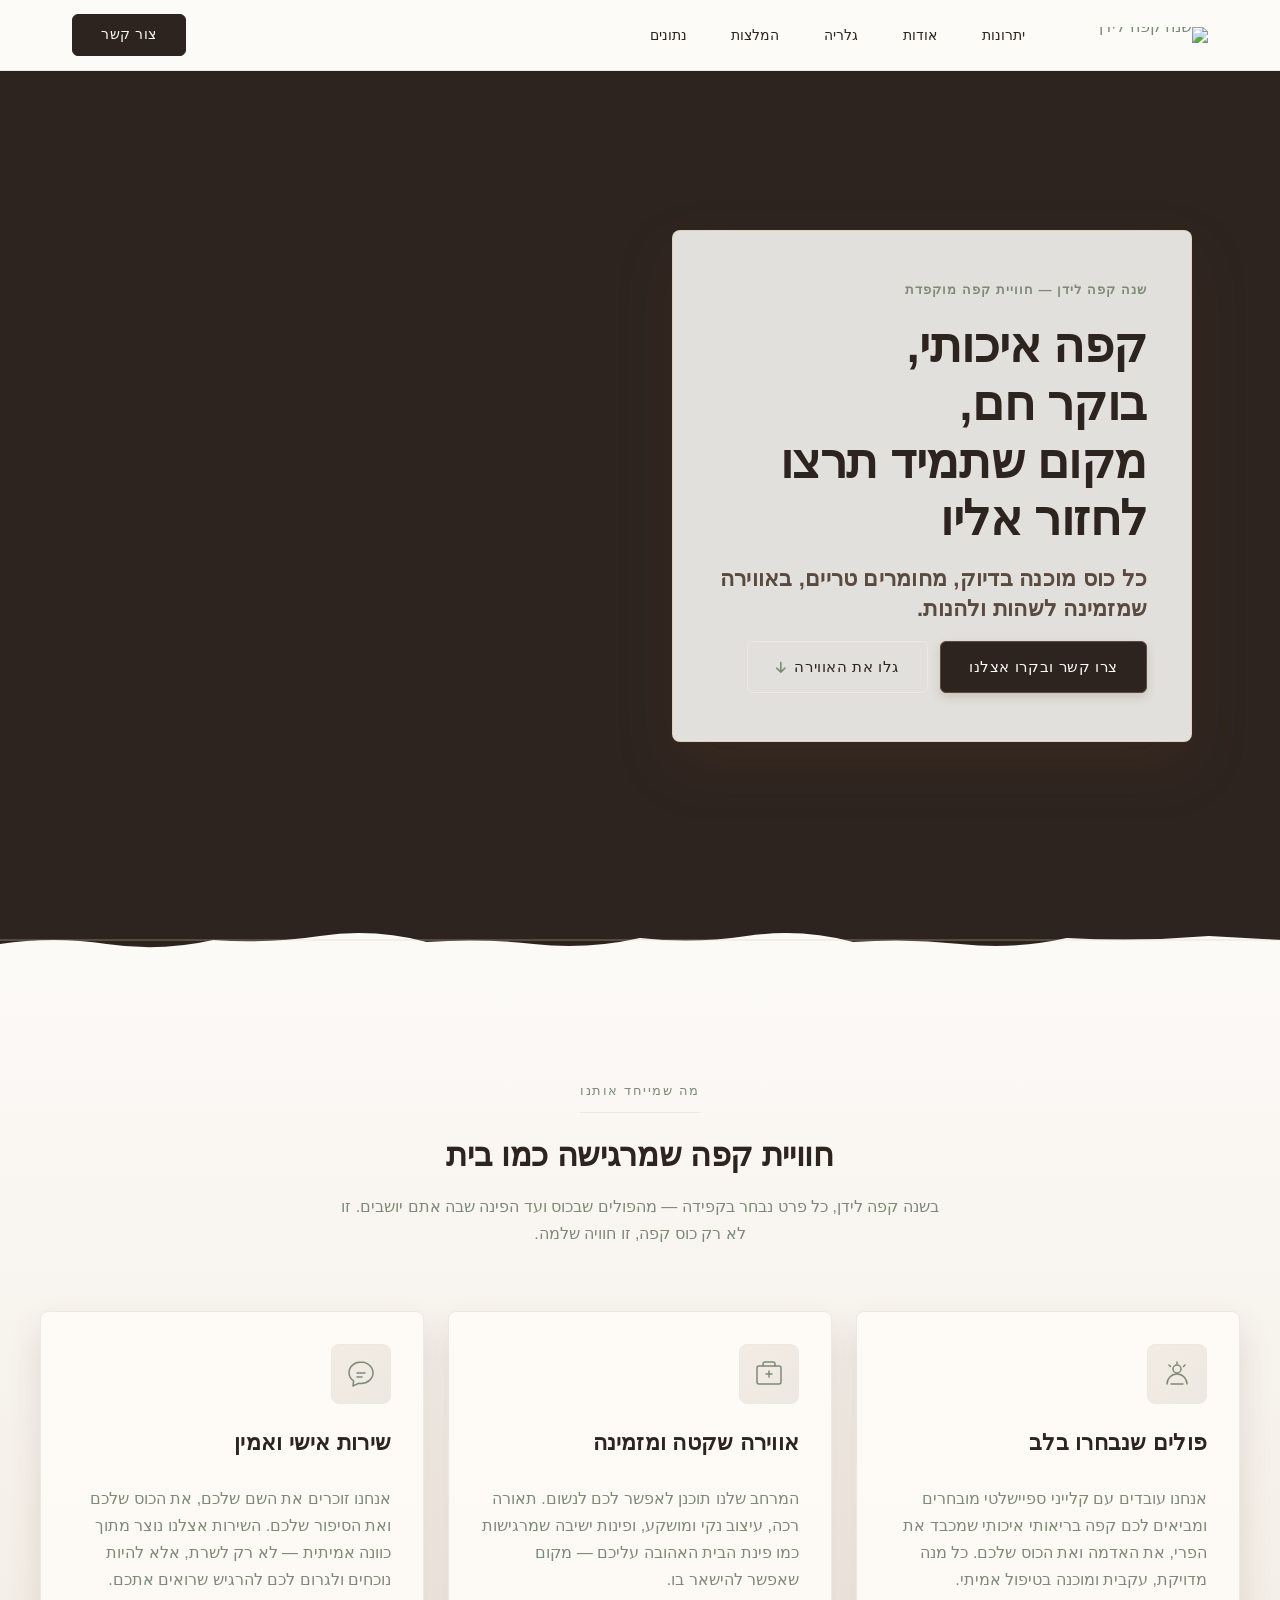
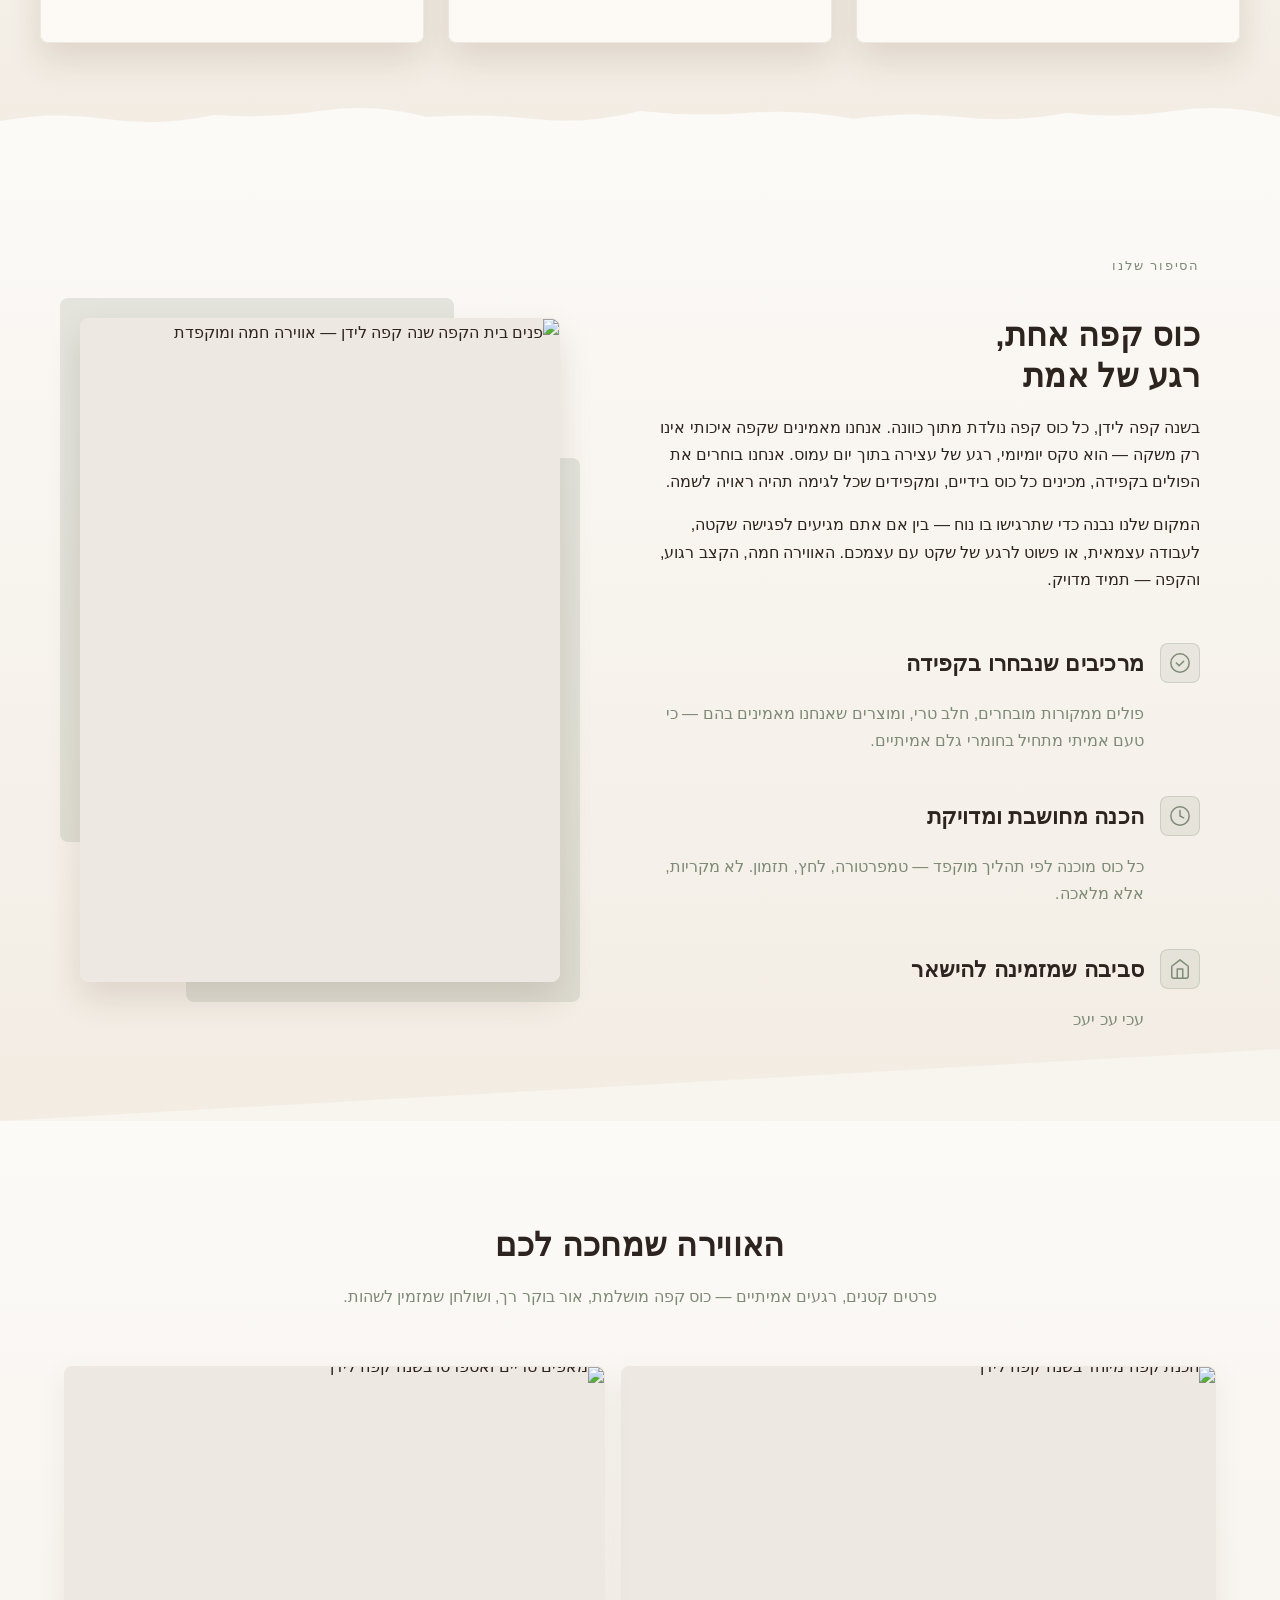
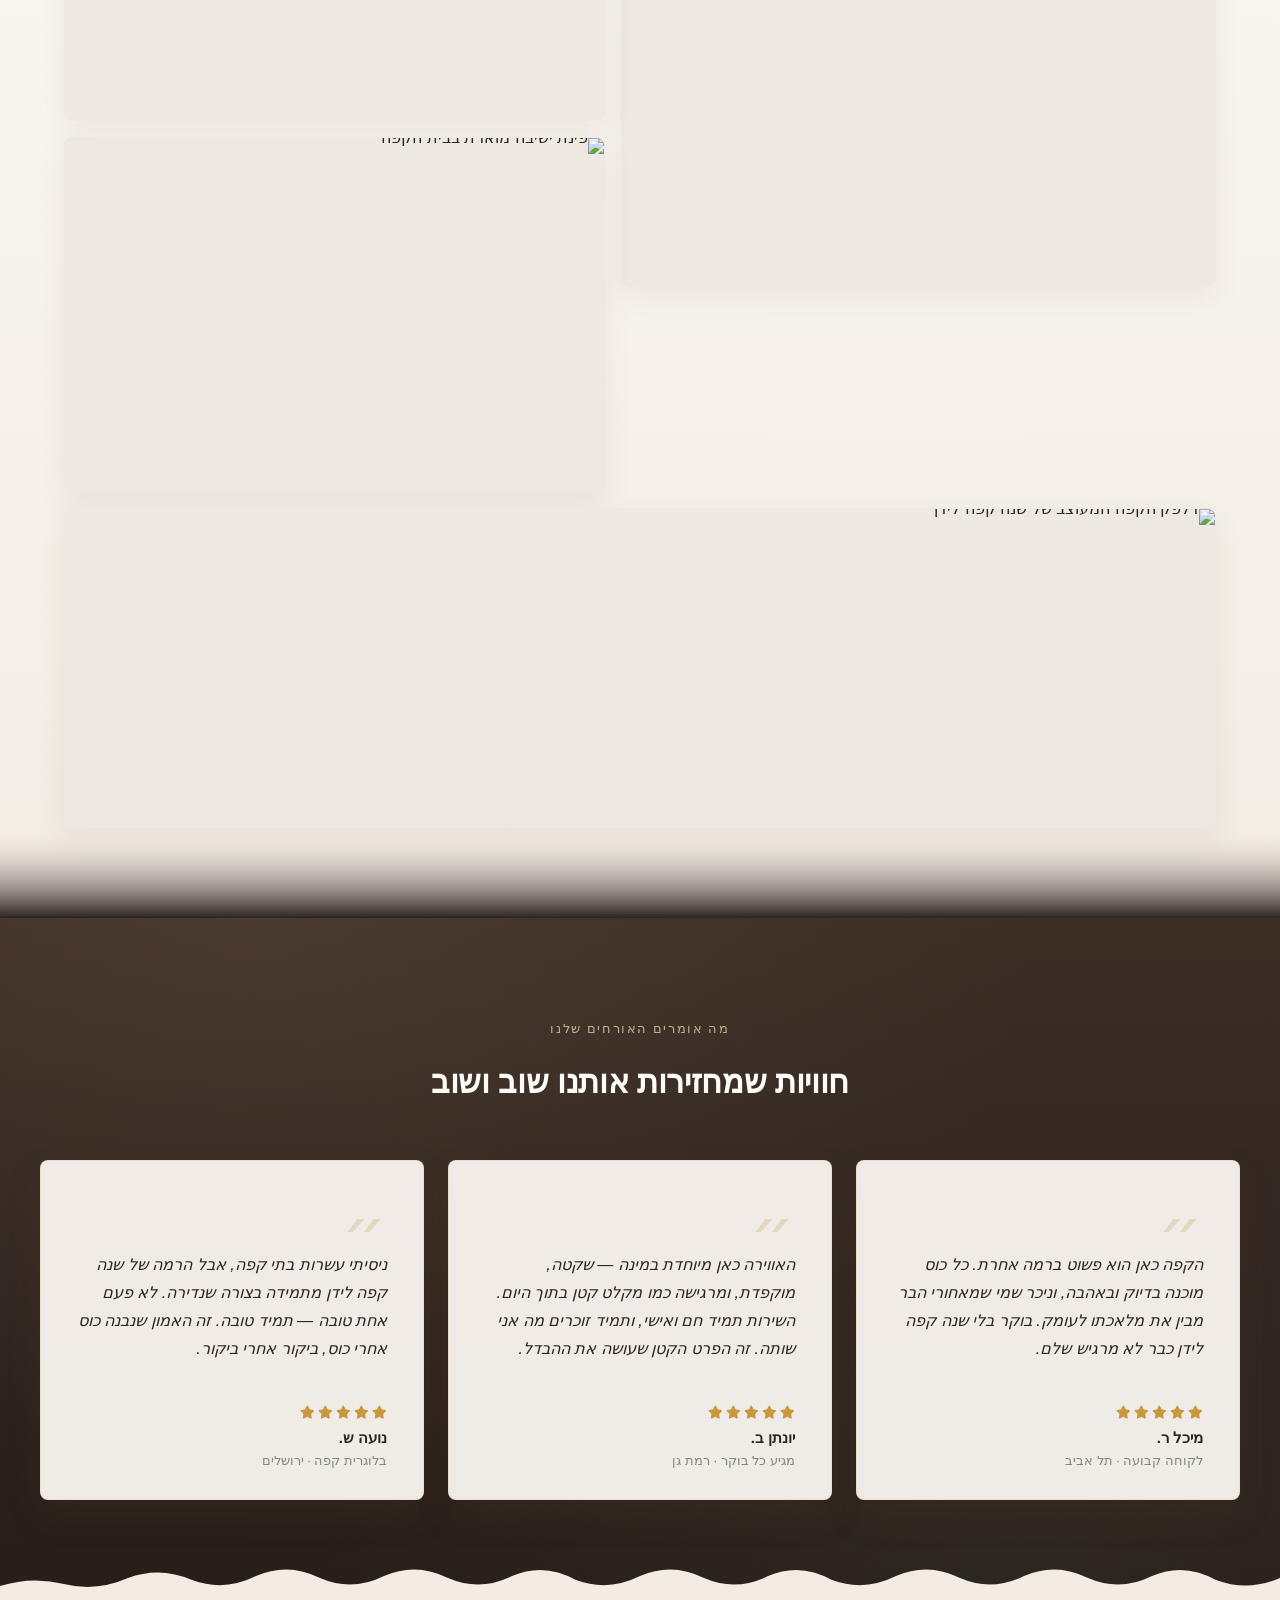
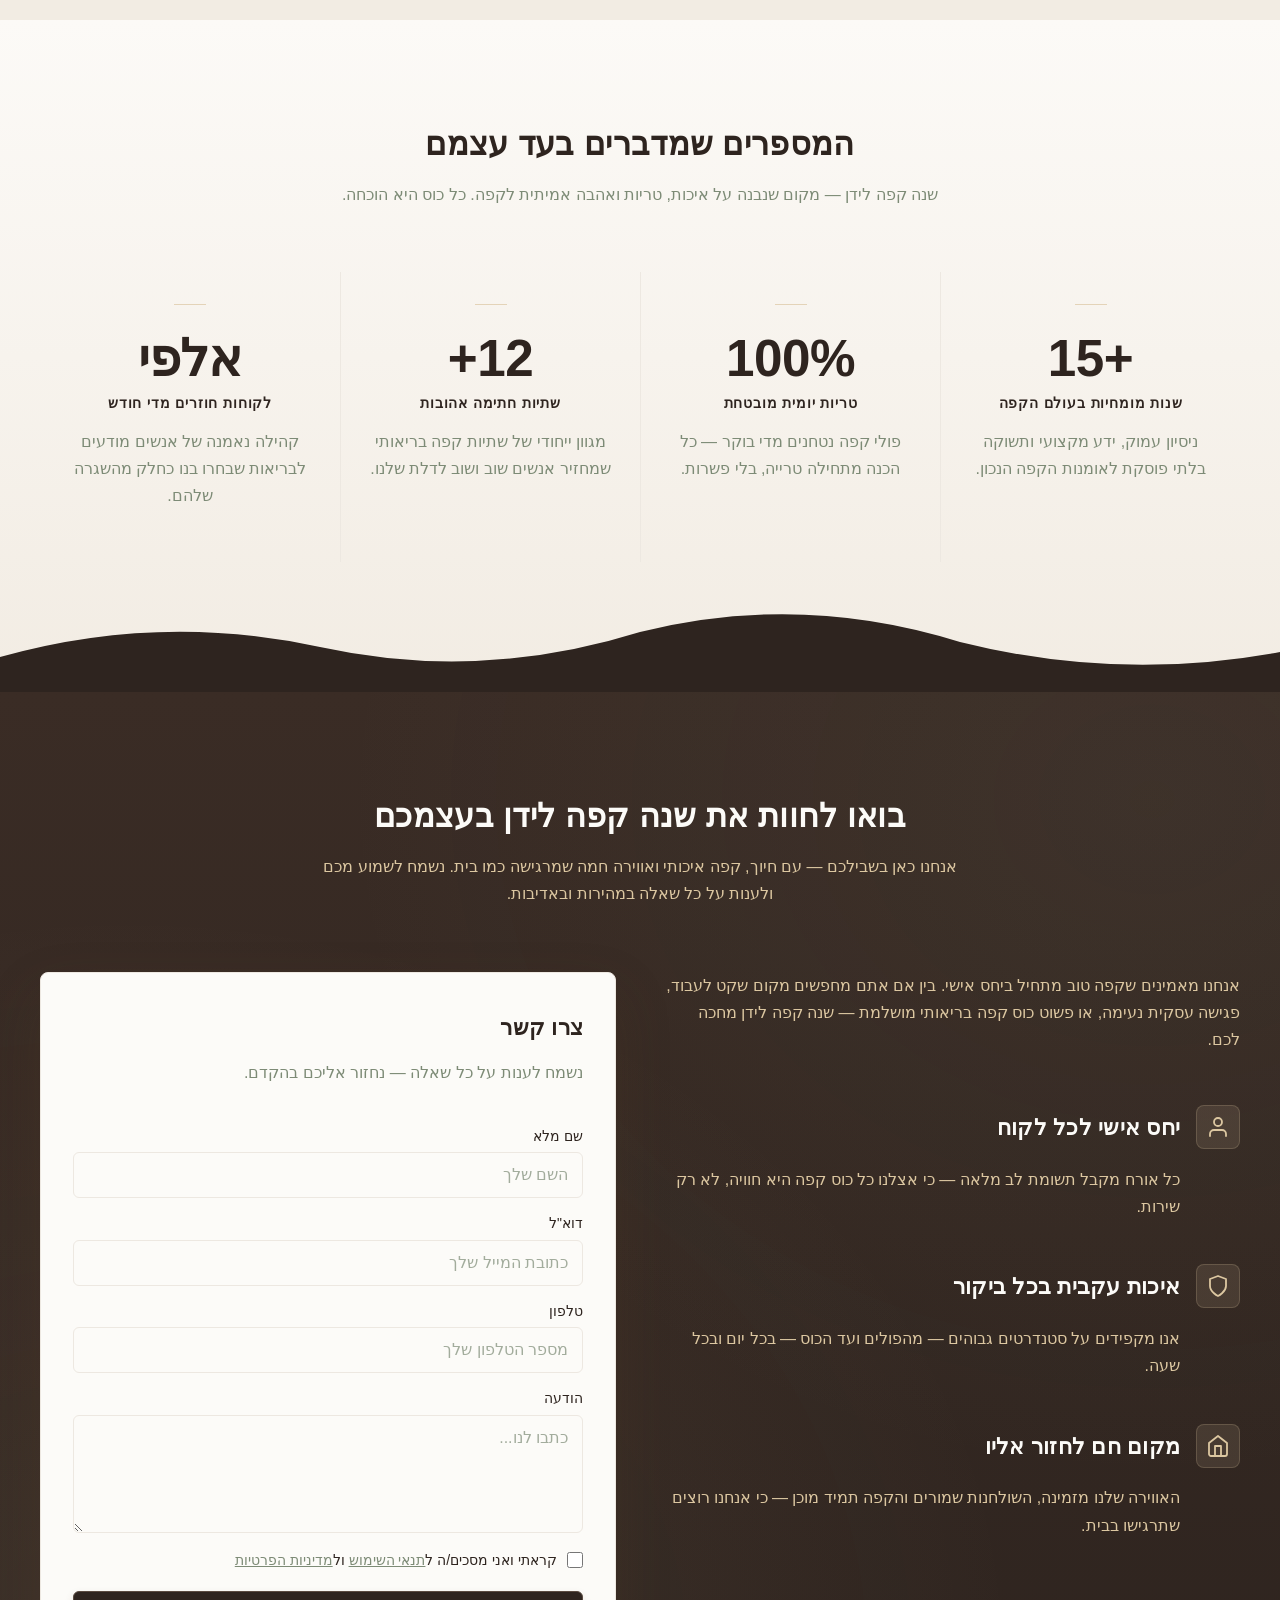
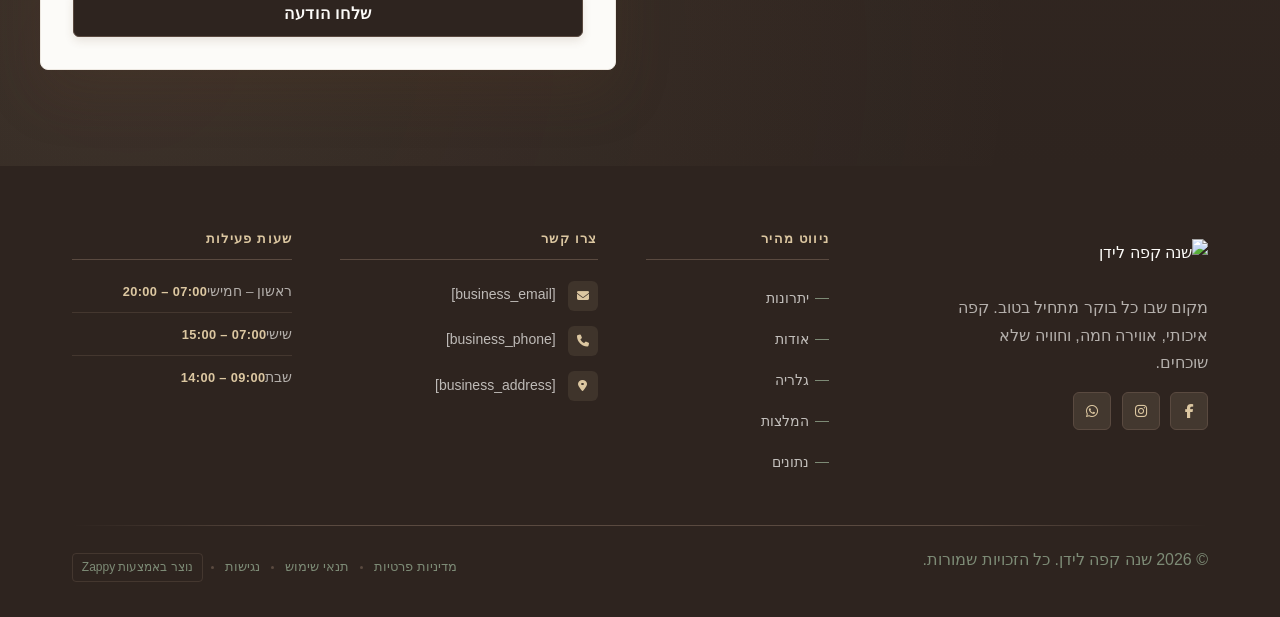
==== commit dd65efd3: "Incremental sync: 1 page(s) — text_edit" ====
--- a/index.html
+++ b/index.html
@@ -899,13 +899,13 @@
 
       <!-- Content Column (START = RIGHT in RTL) -->
       <div class="index-about-content">
-        <span class="index-about-eyebrow">הסיפור שלנו</span>
-        <h2 class="index-about-heading">כוס קפה אחת,<br>רגע של אמת</h2>
+        <p class="zappy-editable"><span class="index-about-eyebrow">הסיפור שלנו</span>
+        </p><h2 class="index-about-heading">כוס קפה אחת,<br>רגע של אמת</h2>
         <p class="index-about-paragraph">בשנה קפה לידן, כל כוס קפה נולדת מתוך כוונה. אנחנו מאמינים שקפה איכותי אינו רק משקה — הוא טקס יומיומי, רגע של עצירה בתוך יום עמוס. אנחנו בוחרים את הפולים בקפידה, מכינים כל כוס בידיים, ומקפידים שכל לגימה תהיה ראויה לשמה.</p>
         <p class="index-about-paragraph">המקום שלנו נבנה כדי שתרגישו בו נוח — בין אם אתם מגיעים לפגישה שקטה, לעבודה עצמאית, או פשוט לרגע של שקט עם עצמכם. האווירה חמה, הקצב רגוע, והקפה — תמיד מדויק.</p>
 
         <ul class="index-about-values">
-          <li class="index-about-value-item">
+          <li class="index-about-value-item zappy-grid-item-nested-grid" data-grid-item-index="0">
             <div class="index-about-value-icon">
               <svg data-element-type="icon" data-icon-type="svg" width="22" height="22" viewBox="0 0 24 24" fill="none" stroke="currentColor" stroke-width="1.6" stroke-linecap="round" stroke-linejoin="round" aria-hidden="true"><path d="M12 2C6.48 2 2 6.48 2 12s4.48 10 10 10 10-4.48 10-10S17.52 2 12 2z"></path><path d="M8 12l3 3 5-5"></path></svg>
             </div>
@@ -914,7 +914,7 @@
               <p>פולים ממקורות מובחרים, חלב טרי, ומוצרים שאנחנו מאמינים בהם — כי טעם אמיתי מתחיל בחומרי גלם אמיתיים.</p>
             </div>
           </li>
-          <li class="index-about-value-item">
+          <li class="index-about-value-item zappy-grid-item-nested-grid" data-grid-item-index="1">
             <div class="index-about-value-icon">
               <svg data-element-type="icon" data-icon-type="svg" width="22" height="22" viewBox="0 0 24 24" fill="none" stroke="currentColor" stroke-width="1.6" stroke-linecap="round" stroke-linejoin="round" aria-hidden="true"><path d="M12 22c5.523 0 10-4.477 10-10S17.523 2 12 2 2 6.477 2 12s4.477 10 10 10z"></path><path d="M12 6v6l4 2"></path></svg>
             </div>
@@ -923,13 +923,13 @@
               <p>כל כוס מוכנה לפי תהליך מוקפד — טמפרטורה, לחץ, תזמון. לא מקריות, אלא מלאכה.</p>
             </div>
           </li>
-          <li class="index-about-value-item">
+          <li class="index-about-value-item zappy-grid-item-nested-grid" data-grid-item-index="2">
             <div class="index-about-value-icon">
               <svg data-element-type="icon" data-icon-type="svg" width="22" height="22" viewBox="0 0 24 24" fill="none" stroke="currentColor" stroke-width="1.6" stroke-linecap="round" stroke-linejoin="round" aria-hidden="true"><path d="M3 9l9-7 9 7v11a2 2 0 01-2 2H5a2 2 0 01-2-2z"></path><polyline points="9 22 9 12 15 12 15 22"></polyline></svg>
             </div>
             <div class="index-about-value-text">
-              <h3 class="index-about-value-title">סביבה שמזמינה להישאר</h3>
-              <p>עיצוב שקט, פינות נוחות ואור טבעי — מרחב שנוצר בשביל רגעים שקטים ושיחות ארוכות כאחד.</p>
+              <h3 class="index-about-value-title" style="">סביבה שמזמינה להישאר</h3>
+              <p style="">עכי עכ יעכ</p>
             </div>
           </li>
         </ul>
@@ -939,7 +939,7 @@
       <div class="index-about-image-col">
         <div class="index-about-backplate index-about-backplate-top"></div>
         <div class="index-about-image-frame">
-          <img data-placeholder="index-about-image-1" data-context="An authentic, editorial-style interior photo of a warm and refined Israeli café. Morning light streams through large windows onto a wooden counter. A barista carefully prepares espresso. The atmosphere is calm, intimate, and beautifully composed — warm tones, natural materials, a few coffee cups and plants visible. Feels like a real place, not a stock photo." width="520" height="720" src="/assets/site-index-about-image-1.webp" alt="פנים בית הקפה שנה קפה לידן — אווירה חמה ומוקפדת" class="index-about-img">
+          <img data-placeholder="index-about-image-1" data-context="An authentic, editorial-style interior photo of a warm and refined Israeli café. Morning light streams through large windows onto a wooden counter. A barista carefully prepares espresso. The atmosphere is calm, intimate, and beautifully composed — warm tones, natural materials, a few coffee cups and plants visible. Feels like a real place, not a stock photo." width="520" height="720" src="/assets/site-index-about-image-1.webp" alt="פנים בית הקפה שנה קפה לידן — אווירה חמה ומוקפדת" class="index-about-img" data-element-type="image" data-element-id="img-1776802591362-81ufzzvks" style="">
         </div>
         <div class="index-about-backplate index-about-backplate-bottom"></div>
       </div>
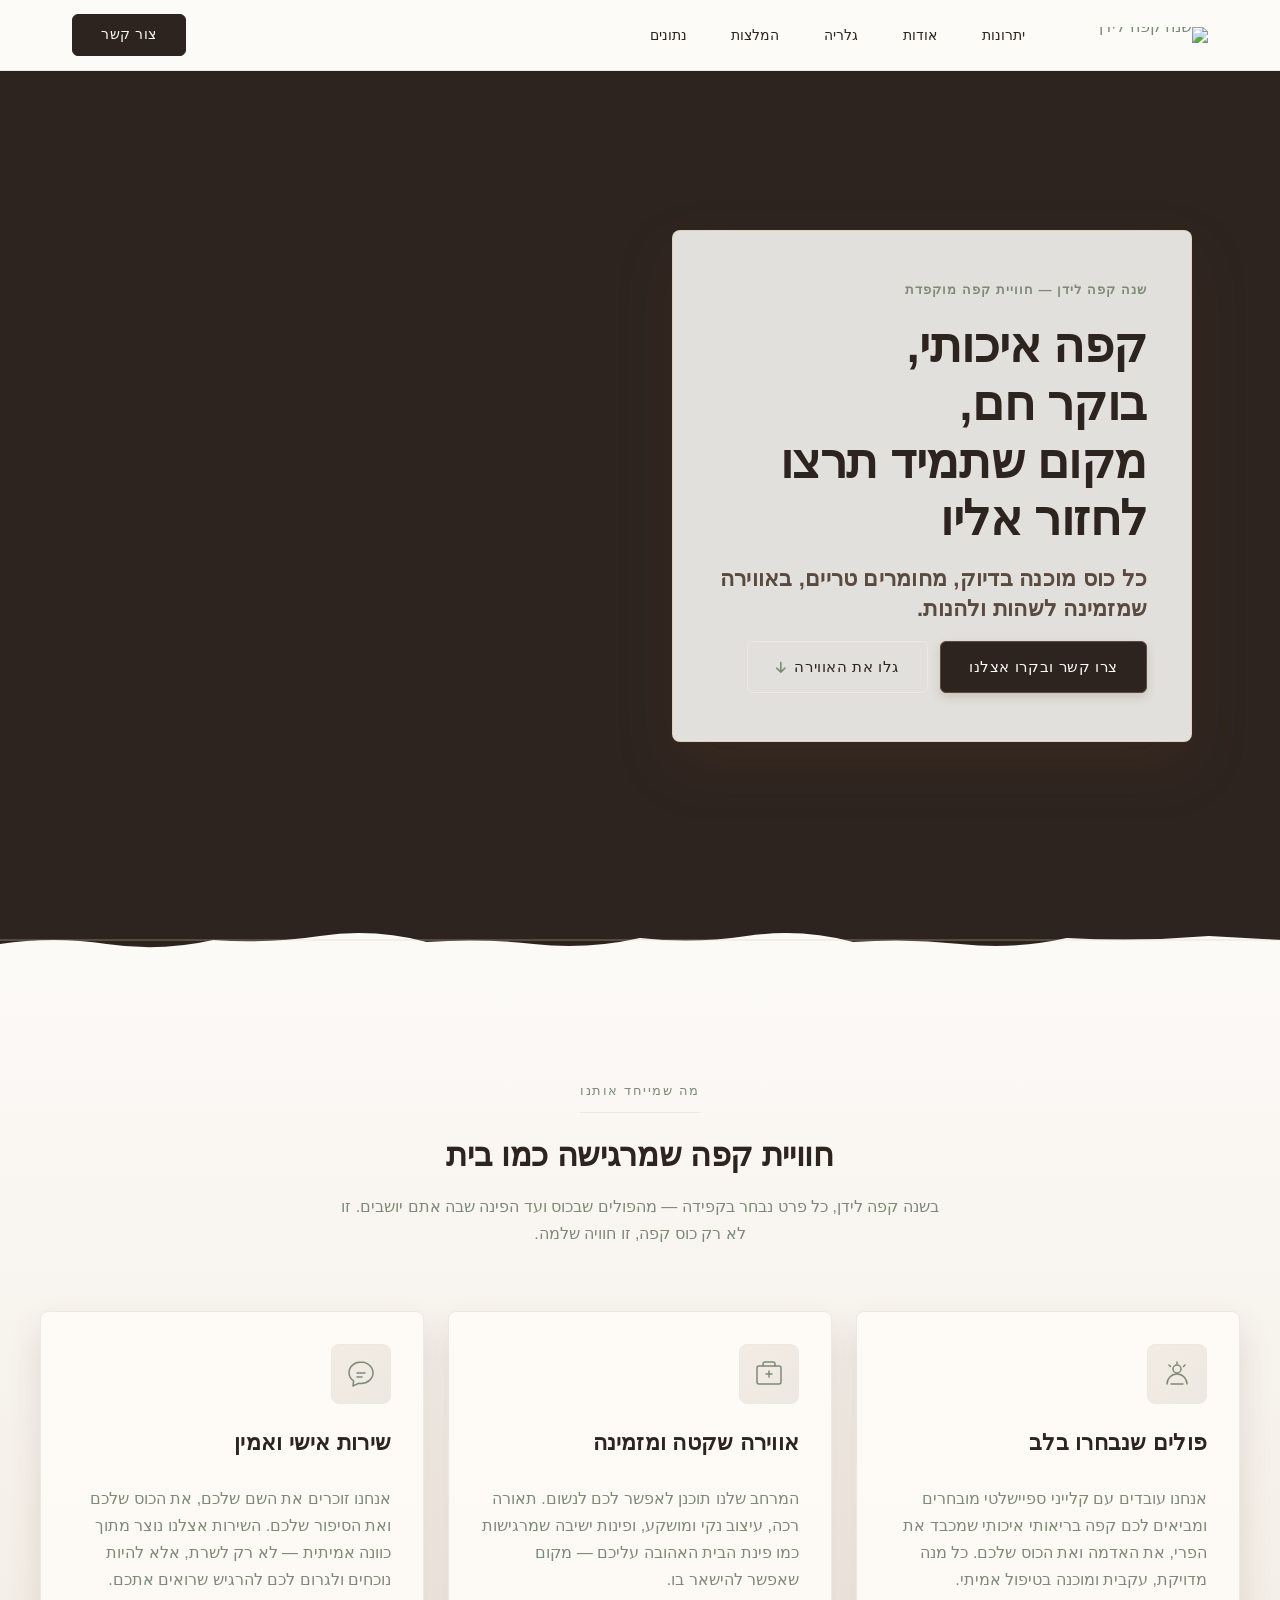
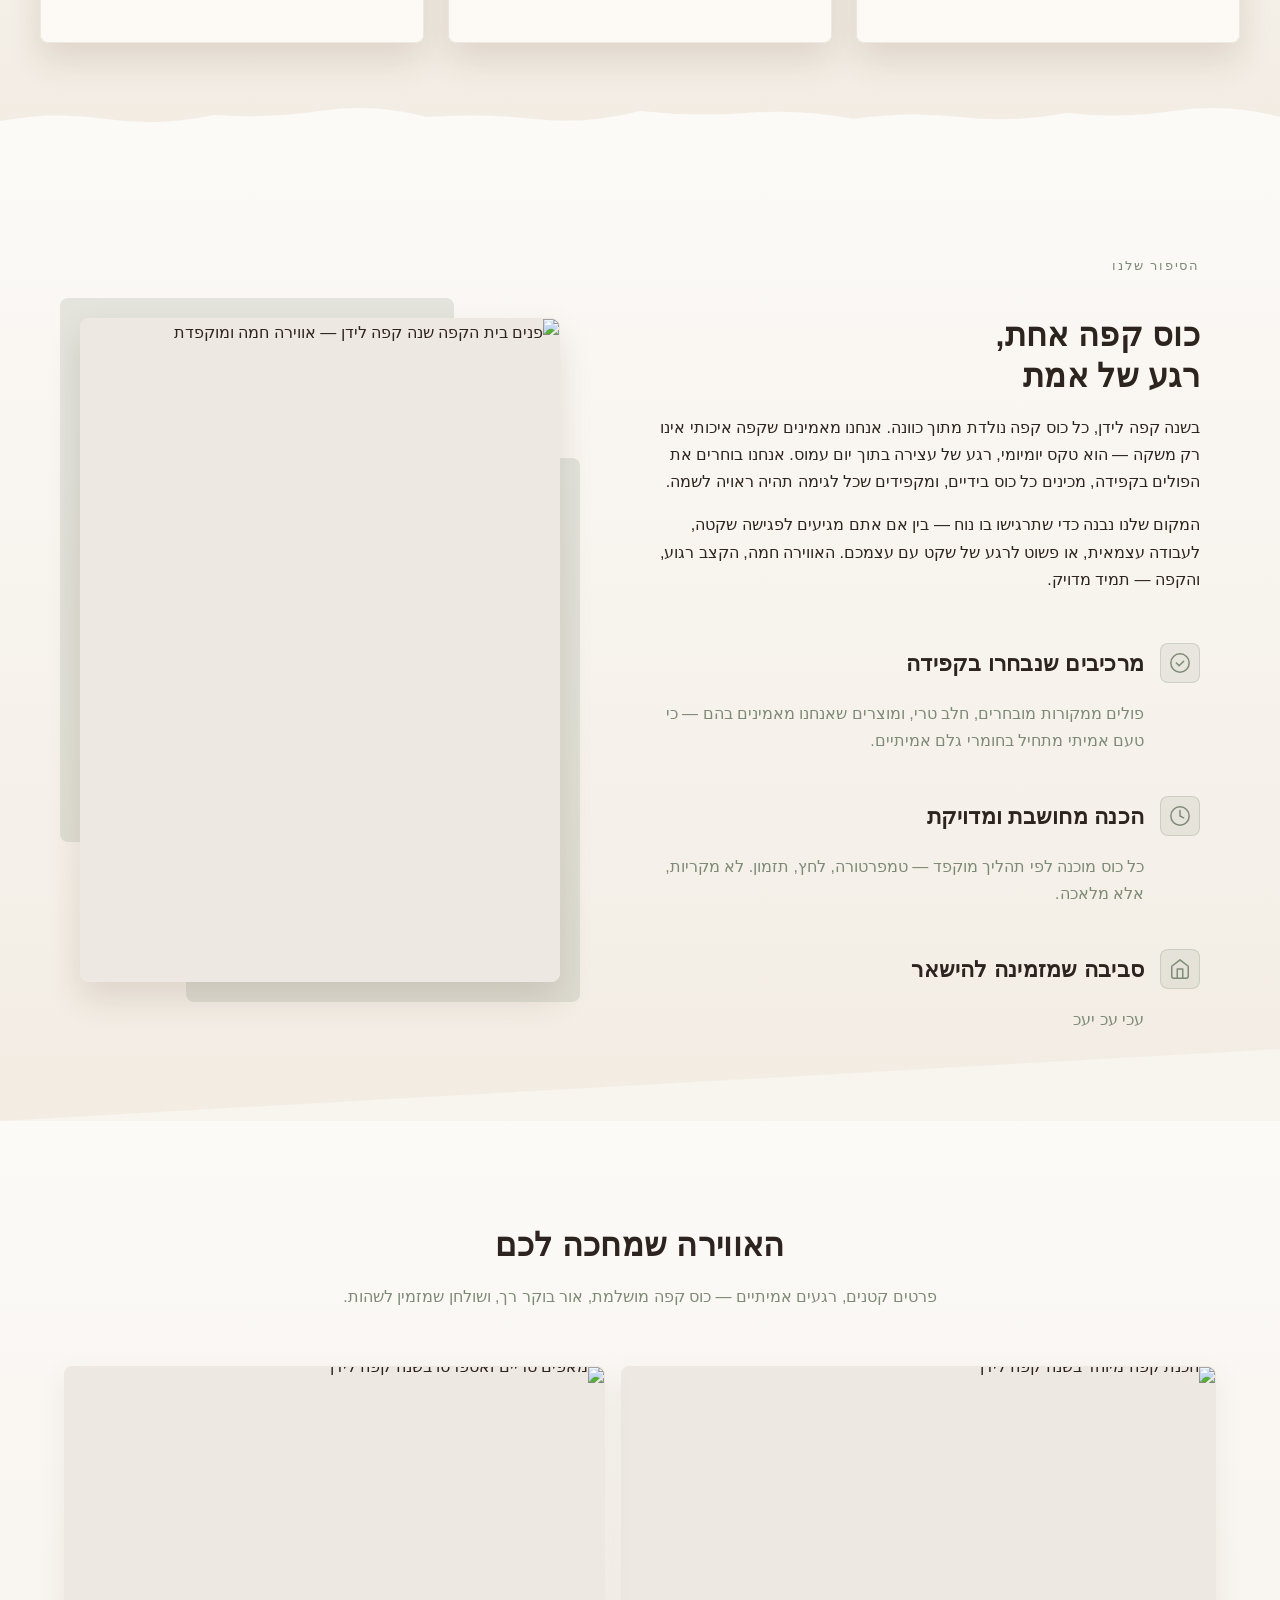
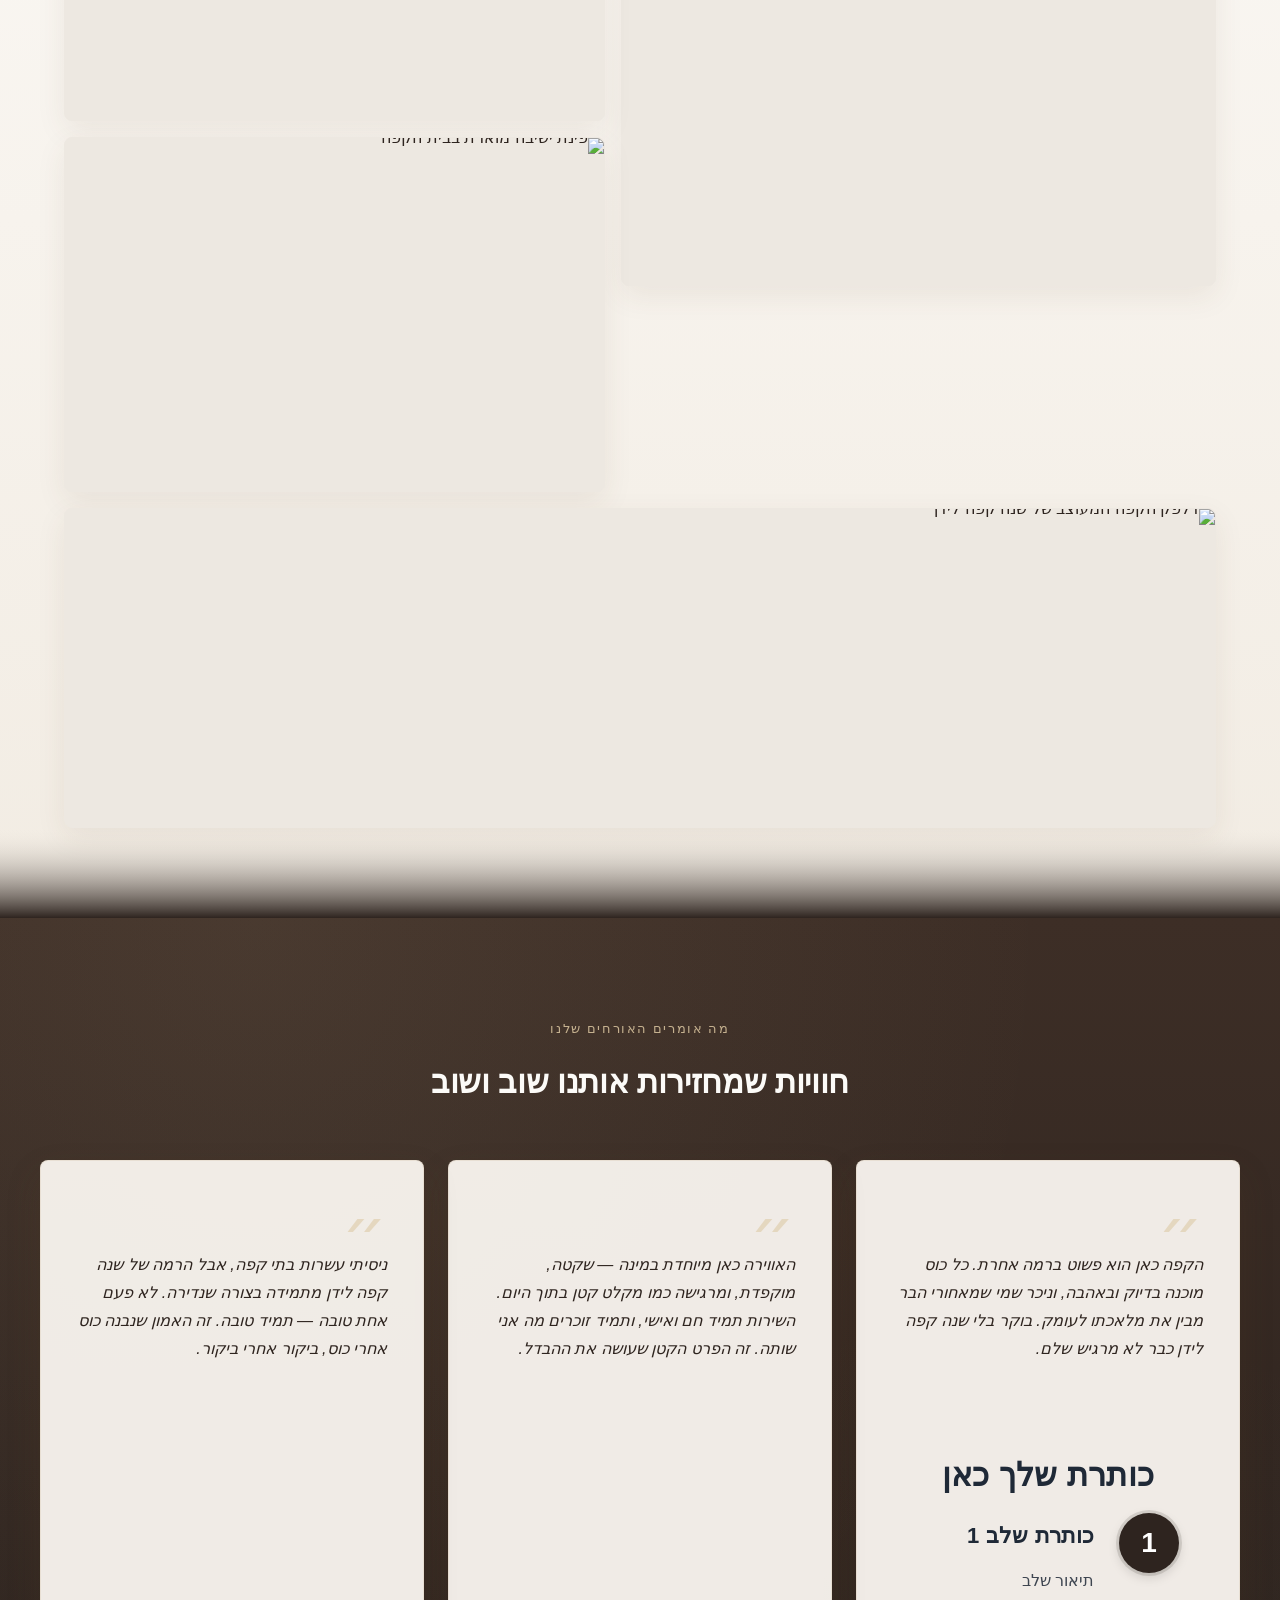
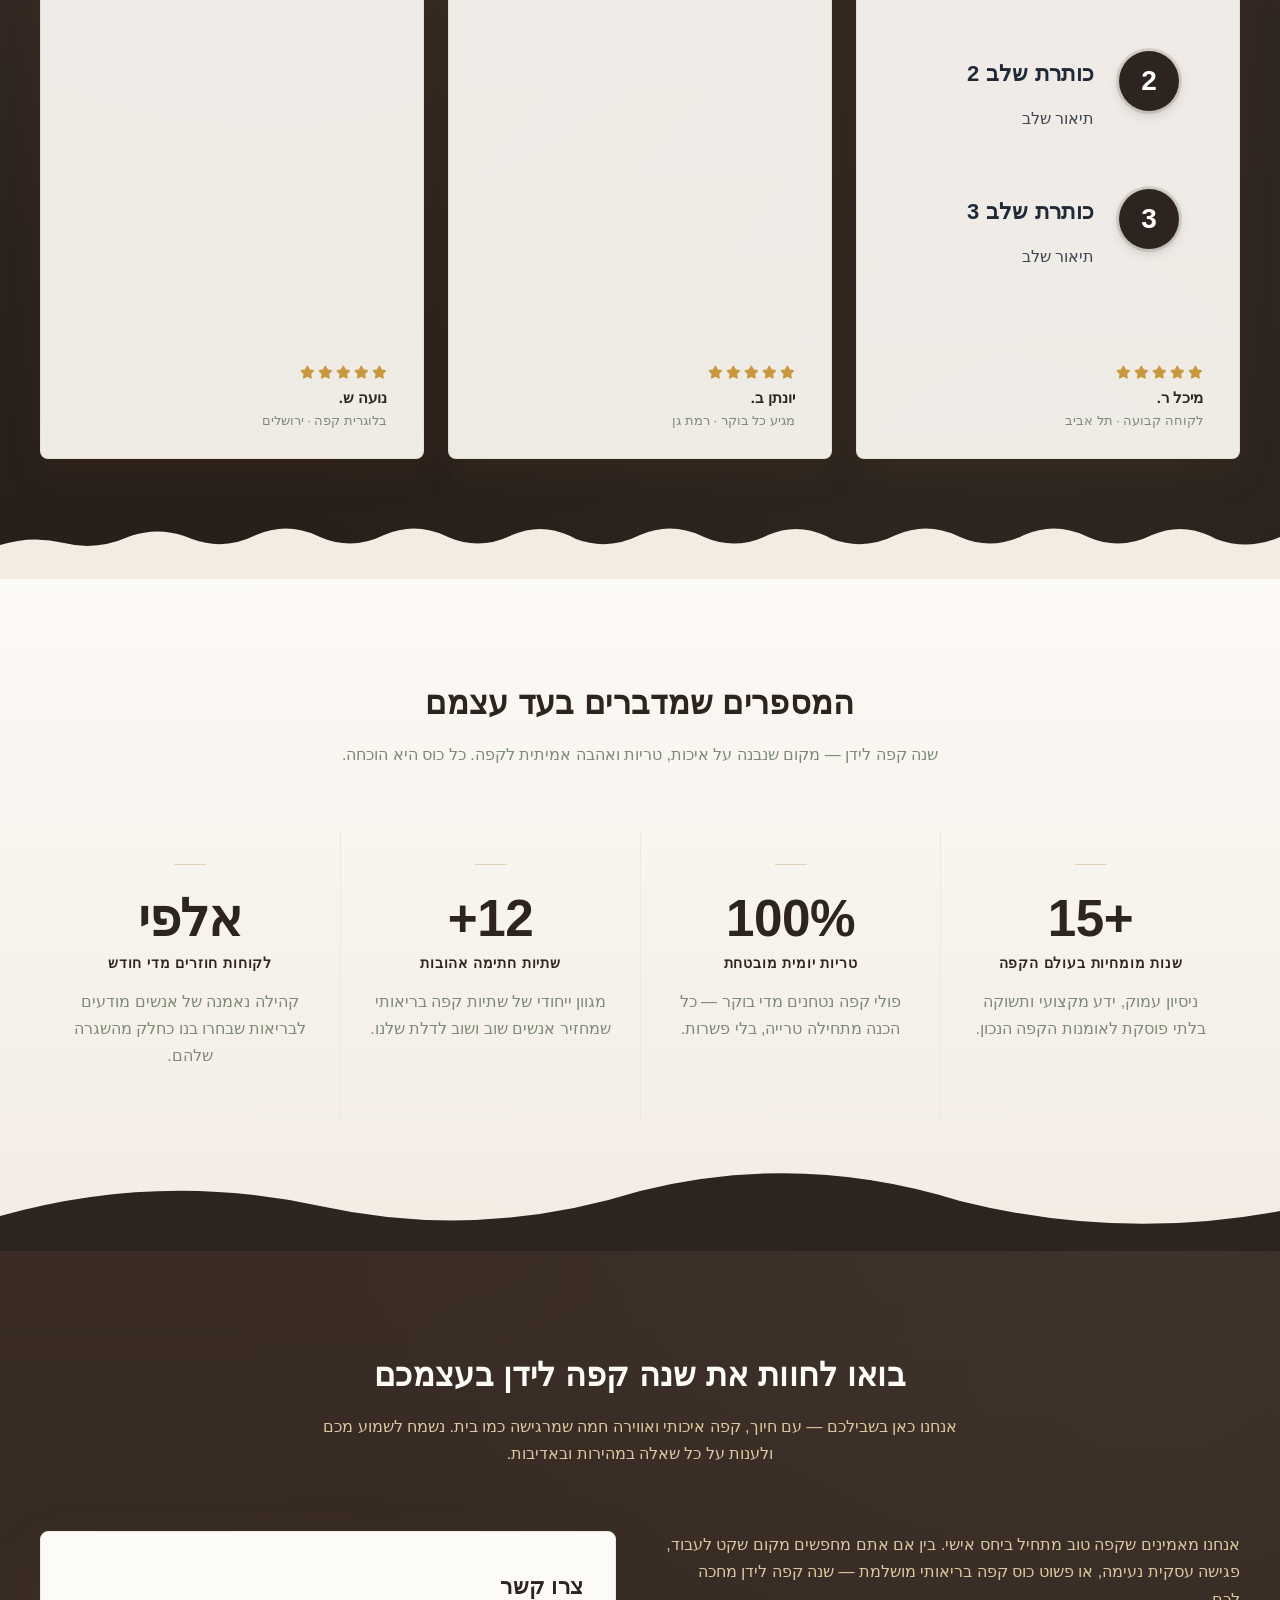
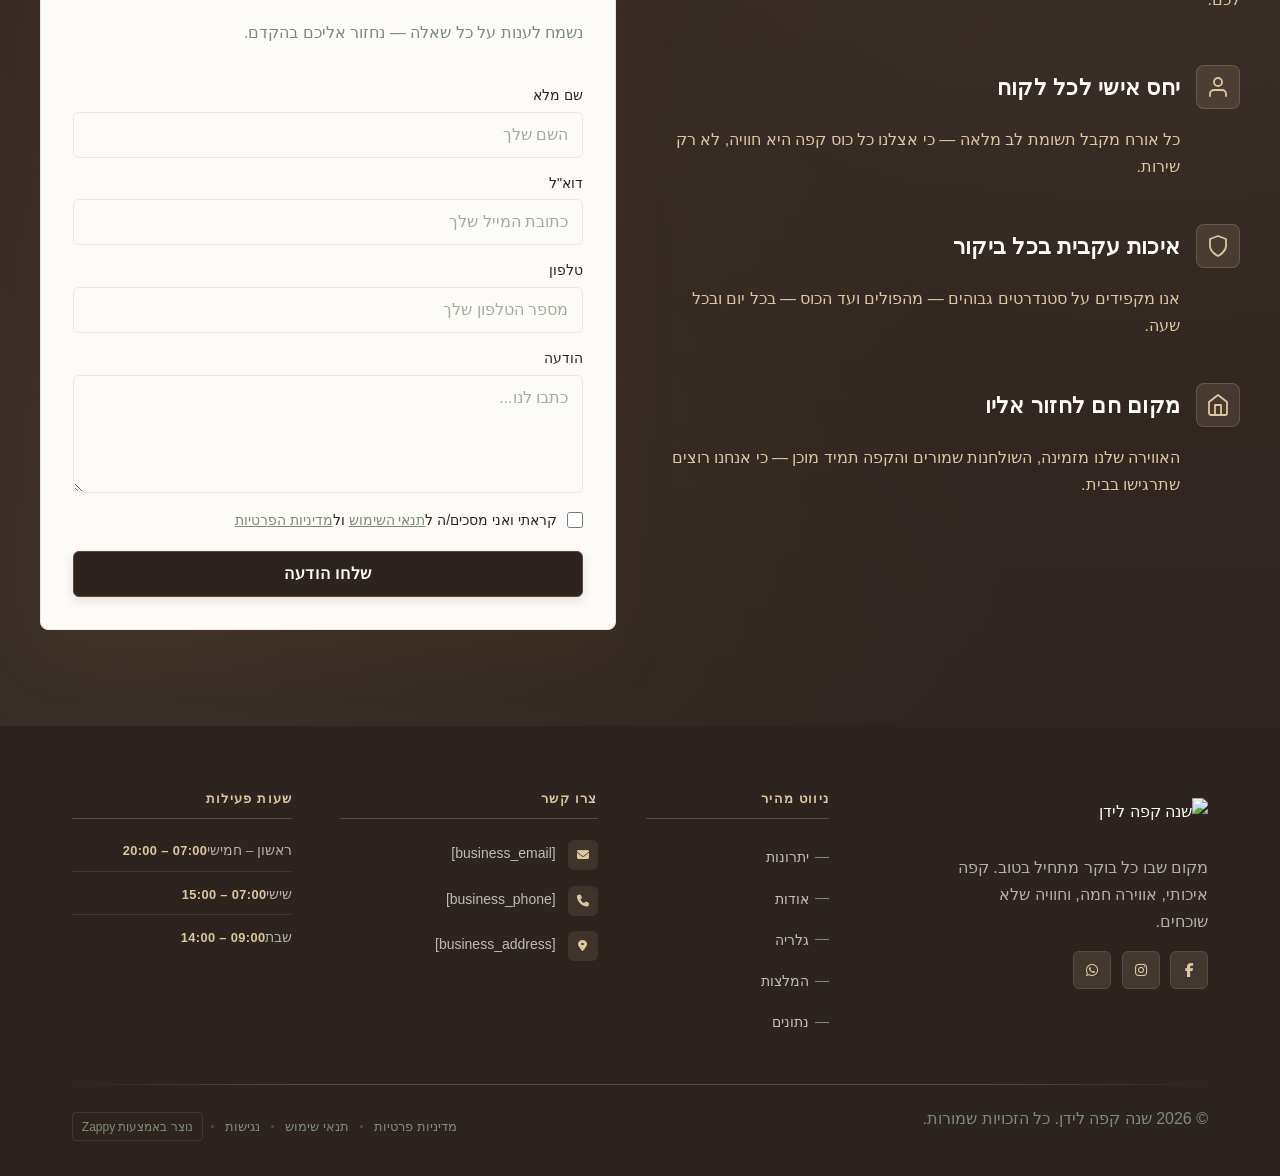
==== commit ceaa575f: "Background sync: Progressive GitHub Sync" ====
--- a/index.html
+++ b/index.html
@@ -928,8 +928,8 @@
               <svg data-element-type="icon" data-icon-type="svg" width="22" height="22" viewBox="0 0 24 24" fill="none" stroke="currentColor" stroke-width="1.6" stroke-linecap="round" stroke-linejoin="round" aria-hidden="true"><path d="M3 9l9-7 9 7v11a2 2 0 01-2 2H5a2 2 0 01-2-2z"></path><polyline points="9 22 9 12 15 12 15 22"></polyline></svg>
             </div>
             <div class="index-about-value-text">
-              <h3 class="index-about-value-title" style="">סביבה שמזמינה להישאר</h3>
-              <p style="">עכי עכ יעכ</p>
+              <h3 class="index-about-value-title" >סביבה שמזמינה להישאר</h3>
+              <p >עכי עכ יעכ</p>
             </div>
           </li>
         </ul>
@@ -939,7 +939,7 @@
       <div class="index-about-image-col">
         <div class="index-about-backplate index-about-backplate-top"></div>
         <div class="index-about-image-frame">
-          <img data-placeholder="index-about-image-1" data-context="An authentic, editorial-style interior photo of a warm and refined Israeli café. Morning light streams through large windows onto a wooden counter. A barista carefully prepares espresso. The atmosphere is calm, intimate, and beautifully composed — warm tones, natural materials, a few coffee cups and plants visible. Feels like a real place, not a stock photo." width="520" height="720" src="/assets/site-index-about-image-1.webp" alt="פנים בית הקפה שנה קפה לידן — אווירה חמה ומוקפדת" class="index-about-img" data-element-type="image" data-element-id="img-1776802591362-81ufzzvks" style="">
+          <img data-placeholder="index-about-image-1" data-context="An authentic, editorial-style interior photo of a warm and refined Israeli café. Morning light streams through large windows onto a wooden counter. A barista carefully prepares espresso. The atmosphere is calm, intimate, and beautifully composed — warm tones, natural materials, a few coffee cups and plants visible. Feels like a real place, not a stock photo." width="520" height="720" src="/assets/site-index-about-image-1.webp" alt="פנים בית הקפה שנה קפה לידן — אווירה חמה ומוקפדת" class="index-about-img" data-element-type="image" data-element-id="img-1776802591362-81ufzzvks" >
         </div>
         <div class="index-about-backplate index-about-backplate-bottom"></div>
       </div>
@@ -1008,7 +1008,38 @@
         <blockquote class="index-testimonials-quote">
           הקפה כאן הוא פשוט ברמה אחרת. כל כוס מוכנה בדיוק ובאהבה, וניכר שמי שמאחורי הבר מבין את מלאכתו לעומק. בוקר בלי שנה קפה לידן כבר לא מרגיש שלם.
         </blockquote>
-        <footer class="index-testimonials-footer">
+        
+
+<section id="layout-1776802662865" class="layout-section" data-zappy-component="true" style="width: 100%; padding: 60px 0; direction: rtl;" data-component-id="collection-numbered-list">
+  <div class="container" style="max-width: 1200px; margin: 0 auto; padding: 0 1.5rem;">
+    <h2 style="font-size: 32px; font-weight: 700; color: #1F2937; margin-bottom: 50px; text-align: center; font-family: system-ui, -apple-system, sans-serif;">כותרת שלך כאן</h2>
+    <div class="numbered-list-grid" style="display: grid; gap: 40px; max-width: 900px; margin: 0 auto;">
+      <div style="display: flex; flex-direction: row; direction: rtl; gap: 25px; align-items: start;">
+        <div style="flex-shrink: 0; width: 60px; height: 60px; background: #2E241F; color: #FFFFFF !important; border-radius: 50%; display: flex; align-items: center; justify-content: center; font-size: 28px; font-weight: 700; font-family: system-ui, -apple-system, sans-serif; box-shadow: 0 4px 12px rgba(0,0,0,0.15), 0 0 0 3px #2E241F20; line-height: 1;">1</div>
+        <div style="flex: 1; direction: rtl;">
+          <h3 style="font-size: 24px; font-weight: 600; color: #1F2937; margin-bottom: 12px; font-family: system-ui, -apple-system, sans-serif;">כותרת שלב 1</h3>
+          <p style="font-size: 16px; line-height: 1.7; color: #1F2937; opacity: 0.85; font-family: system-ui, -apple-system, sans-serif;">תיאור שלב</p>
+        </div>
+      </div>
+      <div style="display: flex; flex-direction: row; direction: rtl; gap: 25px; align-items: start;">
+        <div style="flex-shrink: 0; width: 60px; height: 60px; background: #2E241F; color: #FFFFFF !important; border-radius: 50%; display: flex; align-items: center; justify-content: center; font-size: 28px; font-weight: 700; font-family: system-ui, -apple-system, sans-serif; box-shadow: 0 4px 12px rgba(0,0,0,0.15), 0 0 0 3px #2E241F20; line-height: 1;">2</div>
+        <div style="flex: 1; direction: rtl;">
+          <h3 style="font-size: 24px; font-weight: 600; color: #1F2937; margin-bottom: 12px; font-family: system-ui, -apple-system, sans-serif;">כותרת שלב 2</h3>
+          <p style="font-size: 16px; line-height: 1.7; color: #1F2937; opacity: 0.85; font-family: system-ui, -apple-system, sans-serif;">תיאור שלב</p>
+        </div>
+      </div>
+      <div style="display: flex; flex-direction: row; direction: rtl; gap: 25px; align-items: start;">
+        <div style="flex-shrink: 0; width: 60px; height: 60px; background: #2E241F; color: #FFFFFF !important; border-radius: 50%; display: flex; align-items: center; justify-content: center; font-size: 28px; font-weight: 700; font-family: system-ui, -apple-system, sans-serif; box-shadow: 0 4px 12px rgba(0,0,0,0.15), 0 0 0 3px #2E241F20; line-height: 1;">3</div>
+        <div style="flex: 1; direction: rtl;">
+          <h3 style="font-size: 24px; font-weight: 600; color: #1F2937; margin-bottom: 12px; font-family: system-ui, -apple-system, sans-serif;">כותרת שלב 3</h3>
+          <p style="font-size: 16px; line-height: 1.7; color: #1F2937; opacity: 0.85; font-family: system-ui, -apple-system, sans-serif;">תיאור שלב</p>
+        </div>
+      </div>
+    </div>
+  </div>
+</section>
+
+<footer class="index-testimonials-footer">
           <div class="index-testimonials-stars" aria-label="חמישה כוכבים">
             <i class="fas fa-star"></i><i class="fas fa-star"></i><i class="fas fa-star"></i><i class="fas fa-star"></i><i class="fas fa-star"></i>
           </div>
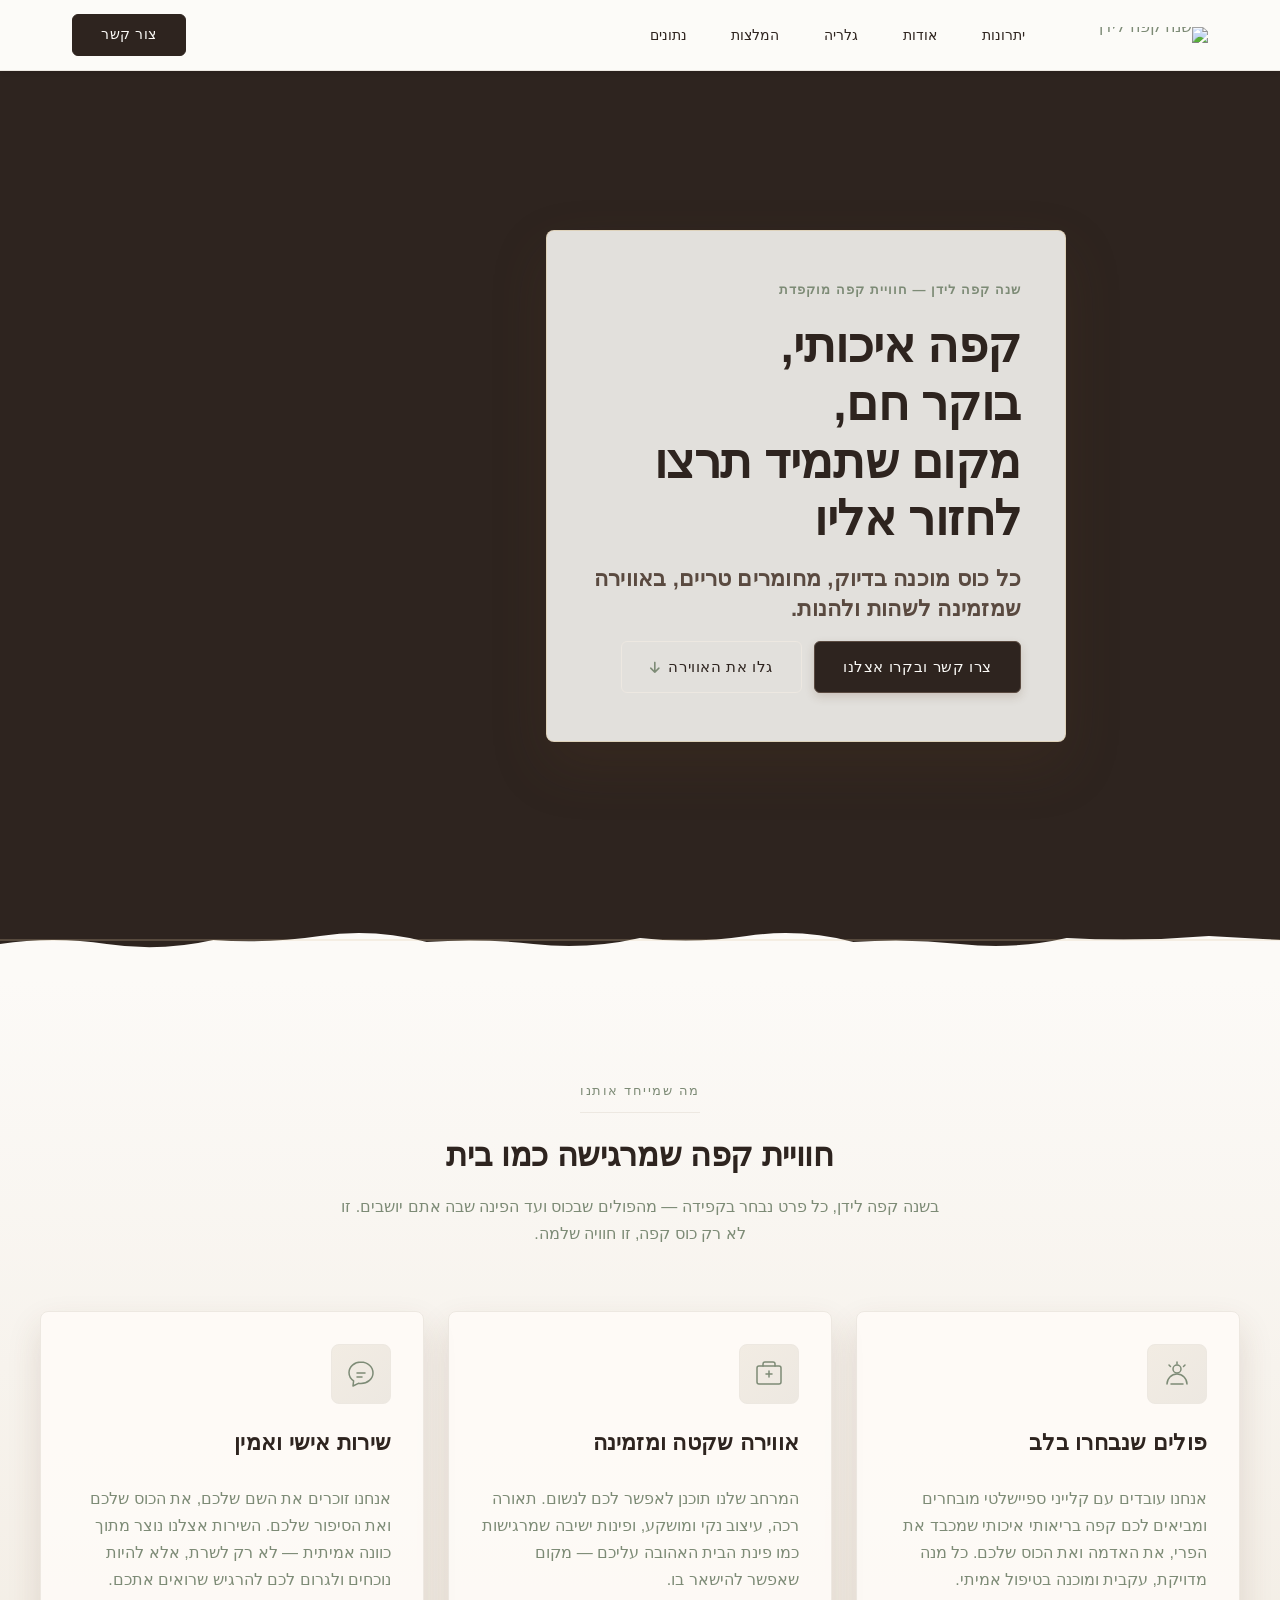
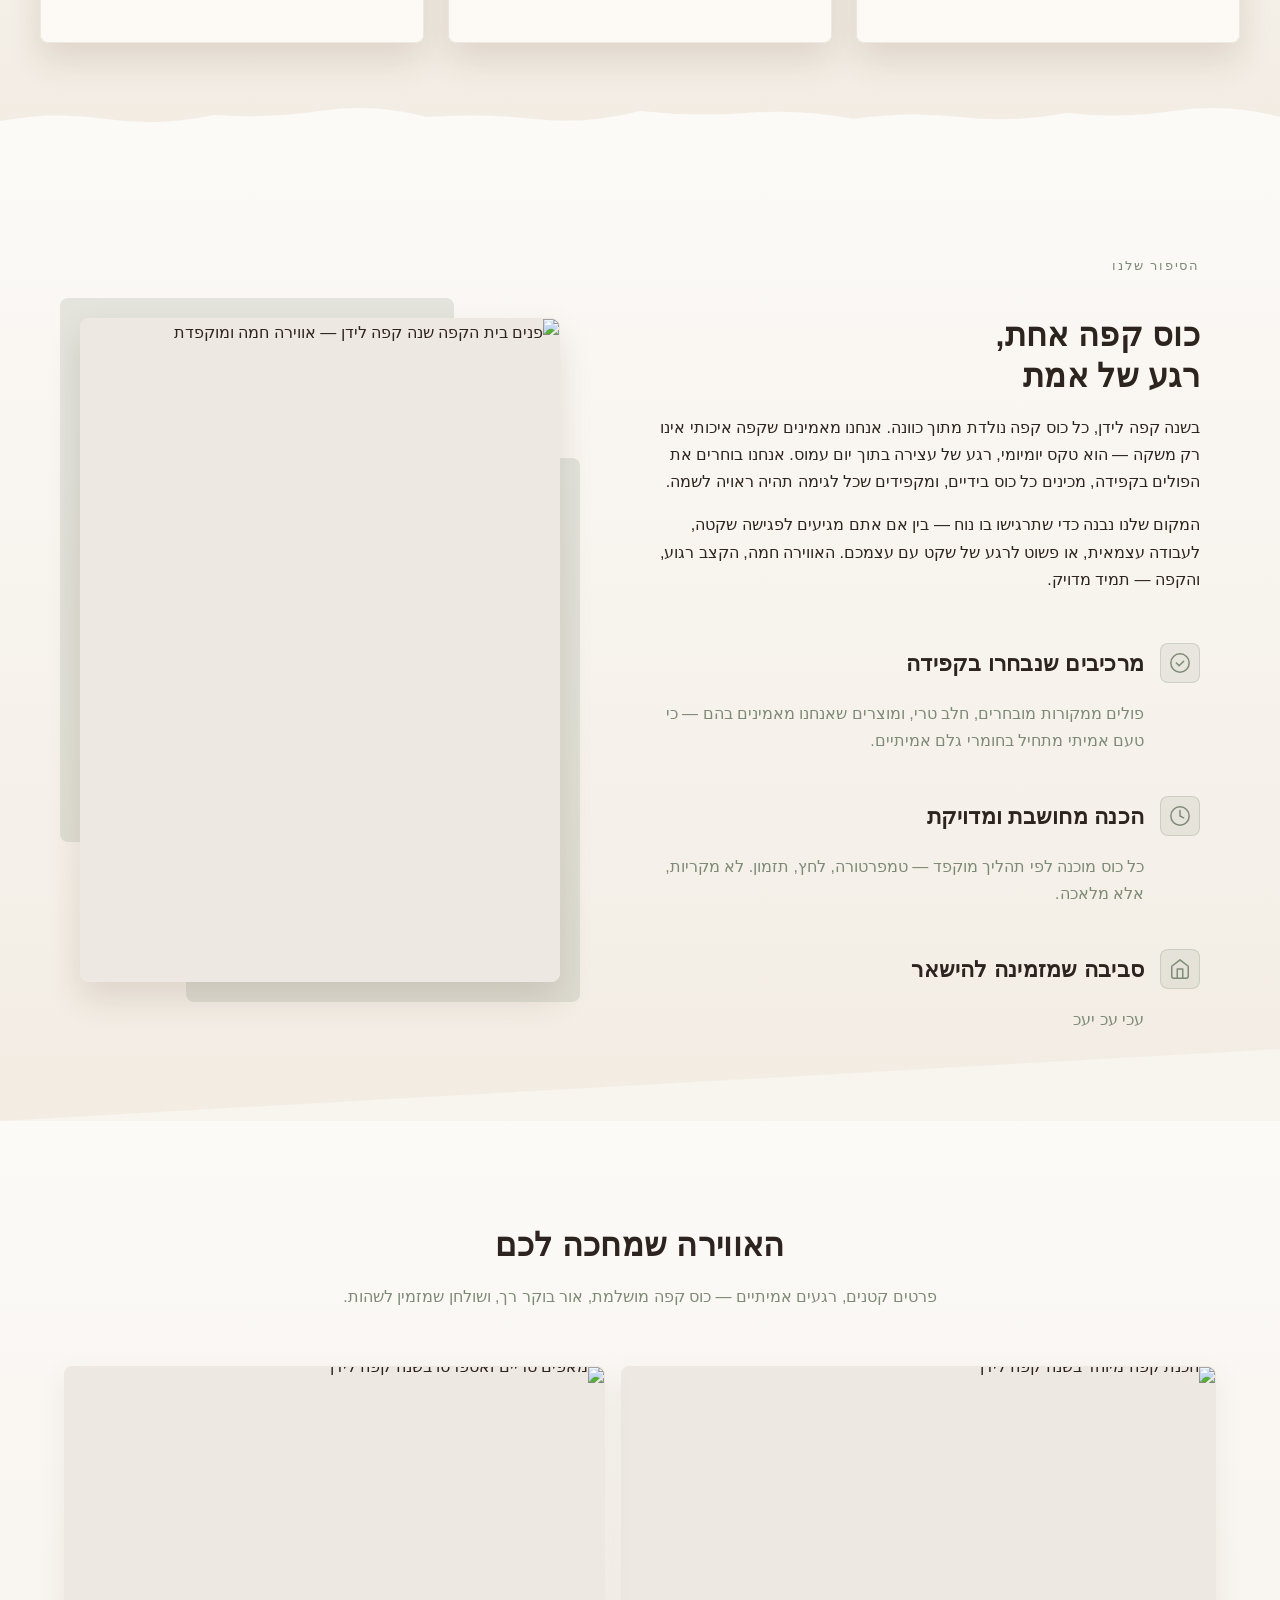
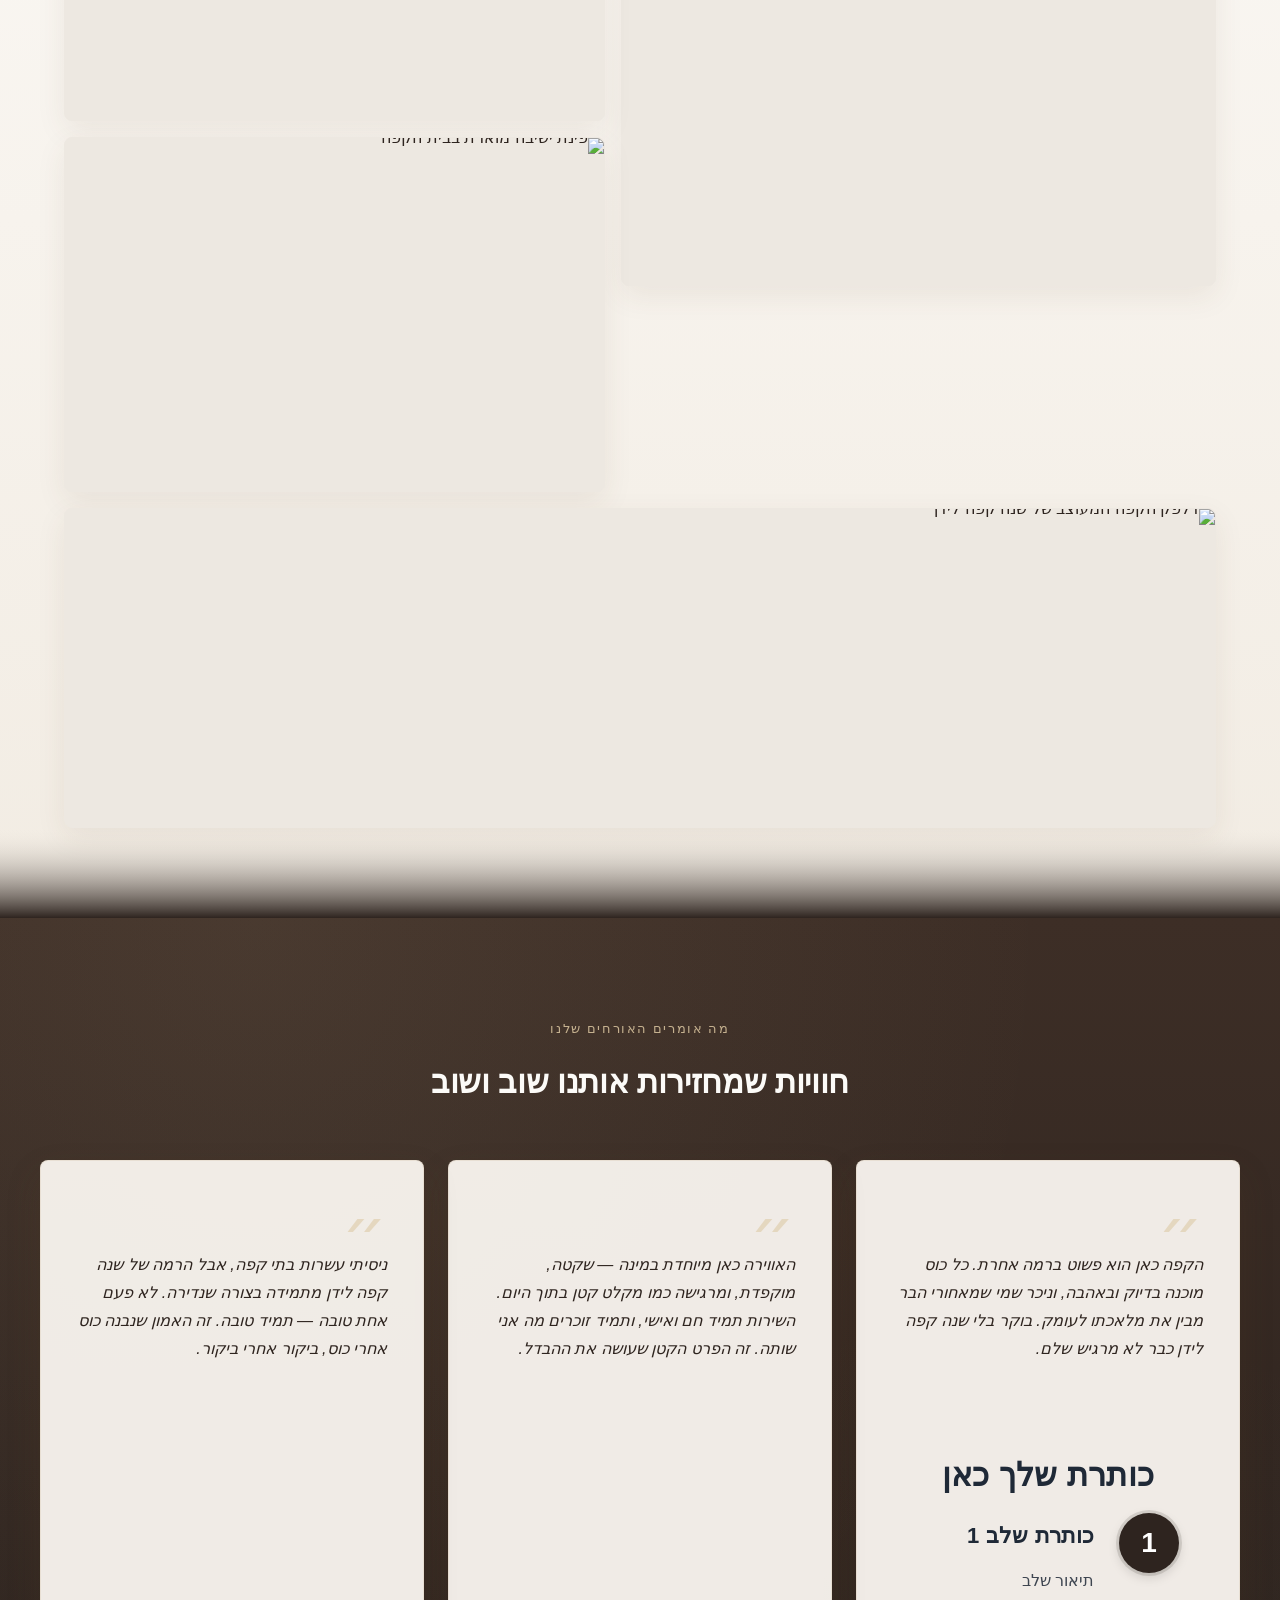
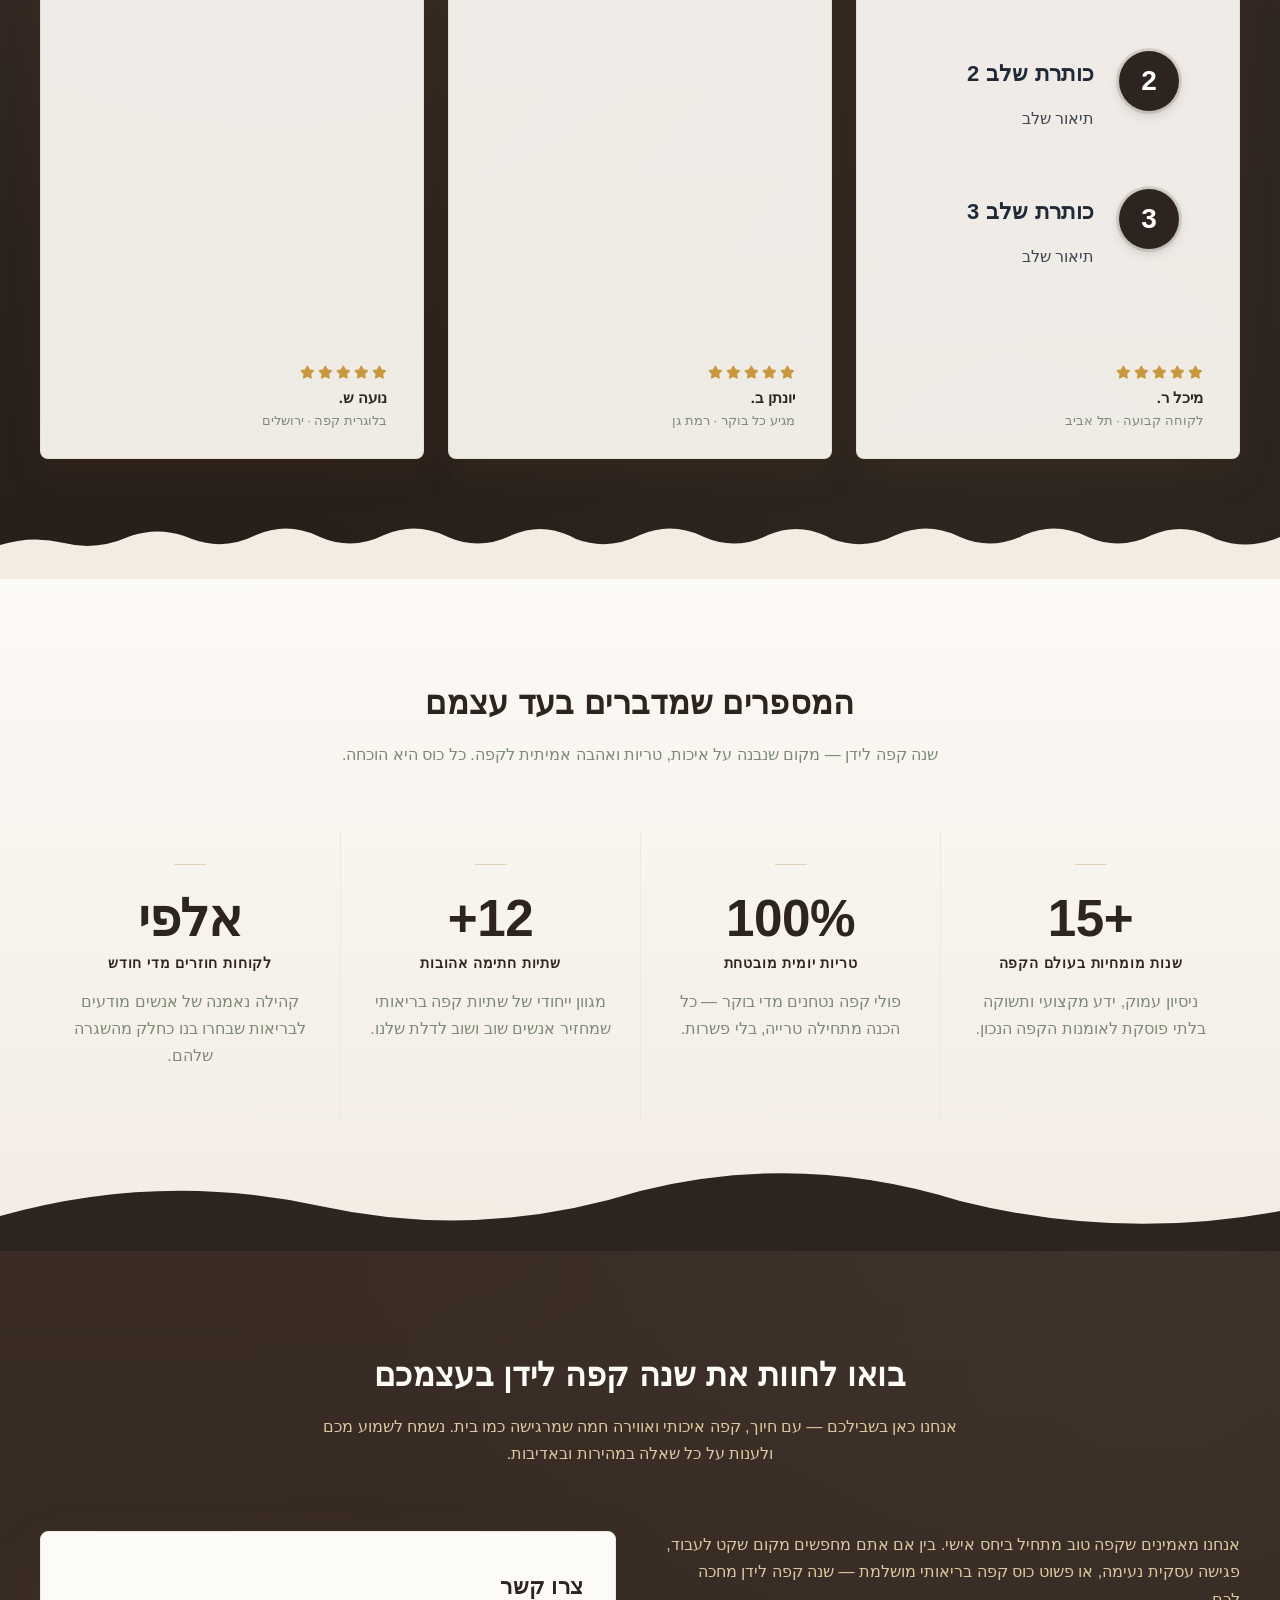
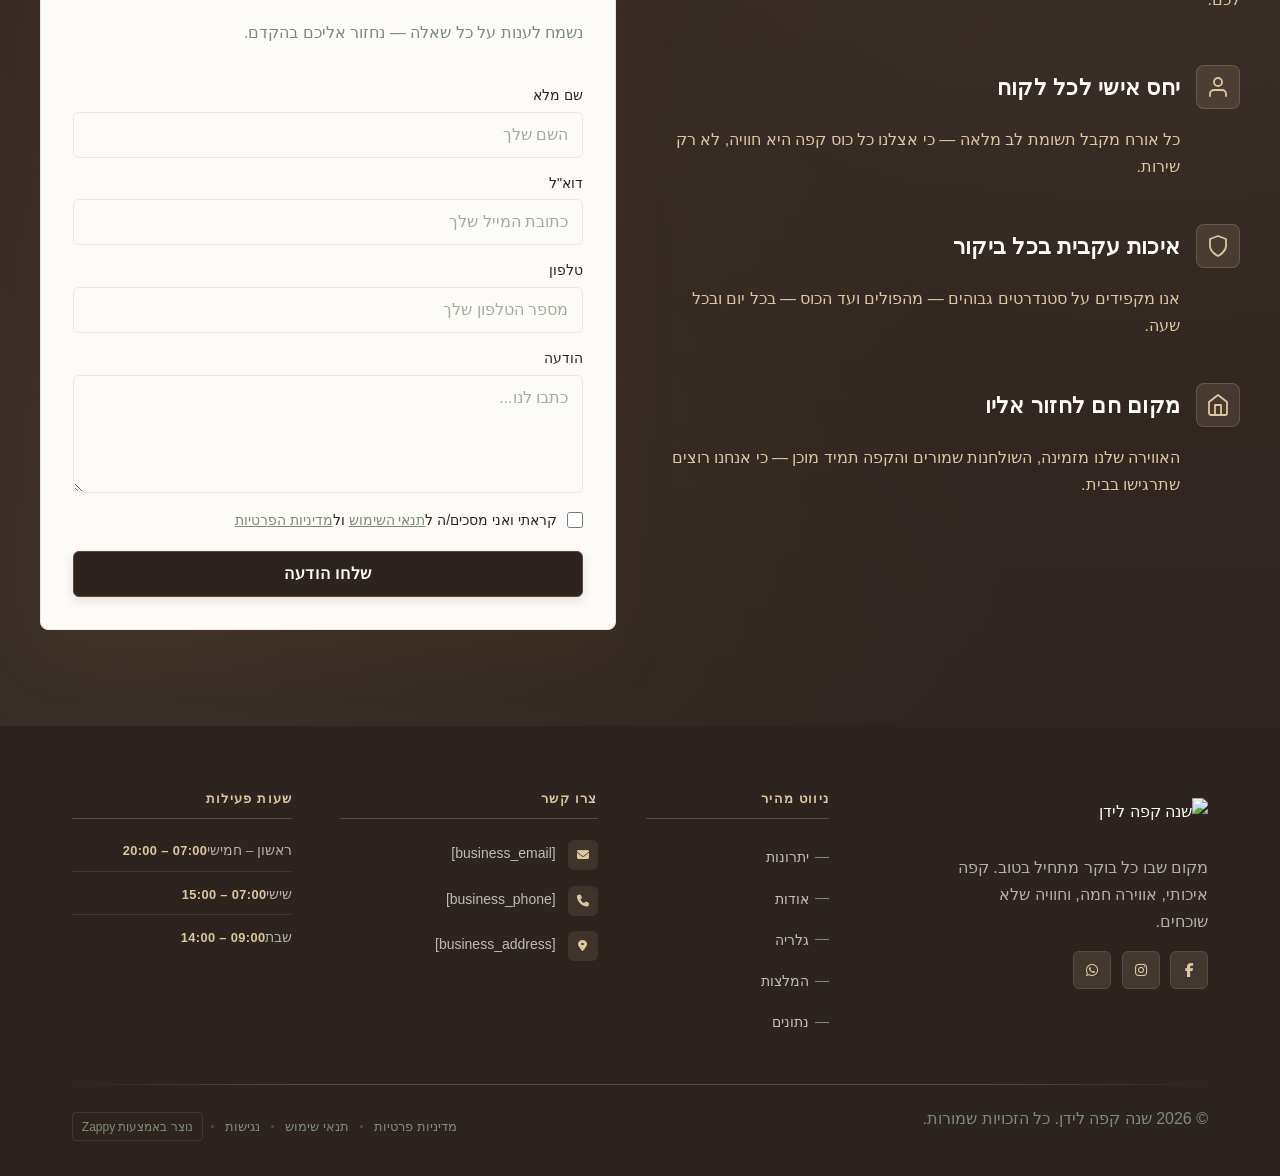
==== commit 011465a8: "Incremental sync: 1 page(s) — content_alignment" ====
--- a/index.html
+++ b/index.html
@@ -793,24 +793,24 @@
 </script>
   
   <main>
-    <section id="hero" class="index-hero-section" data-layout-spec="בית-hero" dir="rtl" data-hero-type="fullscreen-scrim">
+    <section id="hero" class="index-hero-section" data-layout-spec="בית-hero" dir="rtl" data-hero-type="fullscreen-scrim" data-zappy-content-align="center-mid-right">
   <!-- Background Image -->
   <div class="index-hero-bg">
-    <img data-hero-bg="true" data-placeholder="index-hero-image-1" data-context="Sunlit Israeli café morning scene: a beautifully arranged wooden café table with a ceramic white cup of freshly brewed espresso, warm golden morning light streaming through large windows, soft bokeh background with wooden shelves, green plants, and warm neutral tones. Bright, airy, inviting atmosphere with visible wood textures and gentle steam rising from the cup." width="1440" height="900" src="/assets/site-index-hero-image-1.webp" alt="בוקר קפה מואר באור שמש בשנה קפה לידן">
+    <img data-hero-bg="true" data-placeholder="index-hero-image-1" data-context="Sunlit Israeli café morning scene: a beautifully arranged wooden café table with a ceramic white cup of freshly brewed espresso, warm golden morning light streaming through large windows, soft bokeh background with wooden shelves, green plants, and warm neutral tones. Bright, airy, inviting atmosphere with visible wood textures and gentle steam rising from the cup." width="1440" height="900" src="/assets/site-index-hero-image-1.webp" alt="בוקר קפה מואר באור שמש בשנה קפה לידן" data-hero-background="true" data-element-type="image" data-element-id="img-1776802966058-amujsqb1y">
   </div>
 
   <!-- Scrim Overlay -->
   <div class="index-hero-scrim" aria-hidden="true"></div>
 
   <!-- Content Card -->
-  <div class="index-hero-container">
+  <div class="index-hero-container" data-zappy-align-target="true" style="">
     <div class="index-hero-card">
-      <span class="index-hero-eyebrow">שנה קפה לידן — חוויית קפה מוקפדת</span>
-      <h1 class="index-hero-title">קפה איכותי,<br>בוקר חם,<br>מקום שתמיד תרצו לחזור אליו</h1>
+      <p class="zappy-editable"><span class="index-hero-eyebrow">שנה קפה לידן — חוויית קפה מוקפדת</span>
+      </p><h1 class="index-hero-title">קפה איכותי,<br>בוקר חם,<br>מקום שתמיד תרצו לחזור אליו</h1>
       <h3 class="index-hero-subtitle">כל כוס מוכנה בדיוק, מחומרים טריים, באווירה שמזמינה לשהות ולהנות.</h3>
       <div class="index-hero-actions">
-        <a href="#contact" class="index-hero-btn-primary">צרו קשר ובקרו אצלנו</a>
-        <a href="#features" class="index-hero-btn-secondary">גלו את האווירה <i class="fa-solid fa-arrow-down" aria-hidden="true"></i></a>
+        <a href="#contact" class="index-hero-btn-primary" data-element-type="button" data-element-id="btn-1776802966055-sxoow8o8d" data-native-element="true">צרו קשר ובקרו אצלנו</a>
+        <a href="#features" class="index-hero-btn-secondary" data-element-type="button" data-element-id="btn-1776802966055-x4vku2nki" data-native-element="true">גלו את האווירה <i class="fa-solid fa-arrow-down" aria-hidden="true"></i></a>
       </div>
     </div>
   </div>
@@ -928,8 +928,8 @@
               <svg data-element-type="icon" data-icon-type="svg" width="22" height="22" viewBox="0 0 24 24" fill="none" stroke="currentColor" stroke-width="1.6" stroke-linecap="round" stroke-linejoin="round" aria-hidden="true"><path d="M3 9l9-7 9 7v11a2 2 0 01-2 2H5a2 2 0 01-2-2z"></path><polyline points="9 22 9 12 15 12 15 22"></polyline></svg>
             </div>
             <div class="index-about-value-text">
-              <h3 class="index-about-value-title" >סביבה שמזמינה להישאר</h3>
-              <p >עכי עכ יעכ</p>
+              <h3 class="index-about-value-title" style="">סביבה שמזמינה להישאר</h3>
+              <p style="">עכי עכ יעכ</p>
             </div>
           </li>
         </ul>
@@ -939,7 +939,7 @@
       <div class="index-about-image-col">
         <div class="index-about-backplate index-about-backplate-top"></div>
         <div class="index-about-image-frame">
-          <img data-placeholder="index-about-image-1" data-context="An authentic, editorial-style interior photo of a warm and refined Israeli café. Morning light streams through large windows onto a wooden counter. A barista carefully prepares espresso. The atmosphere is calm, intimate, and beautifully composed — warm tones, natural materials, a few coffee cups and plants visible. Feels like a real place, not a stock photo." width="520" height="720" src="/assets/site-index-about-image-1.webp" alt="פנים בית הקפה שנה קפה לידן — אווירה חמה ומוקפדת" class="index-about-img" data-element-type="image" data-element-id="img-1776802591362-81ufzzvks" >
+          <img data-placeholder="index-about-image-1" data-context="An authentic, editorial-style interior photo of a warm and refined Israeli café. Morning light streams through large windows onto a wooden counter. A barista carefully prepares espresso. The atmosphere is calm, intimate, and beautifully composed — warm tones, natural materials, a few coffee cups and plants visible. Feels like a real place, not a stock photo." width="520" height="720" src="/assets/site-index-about-image-1.webp" alt="פנים בית הקפה שנה קפה לידן — אווירה חמה ומוקפדת" class="index-about-img" data-element-type="image" data-element-id="img-1776802591362-81ufzzvks" style="">
         </div>
         <div class="index-about-backplate index-about-backplate-bottom"></div>
       </div>
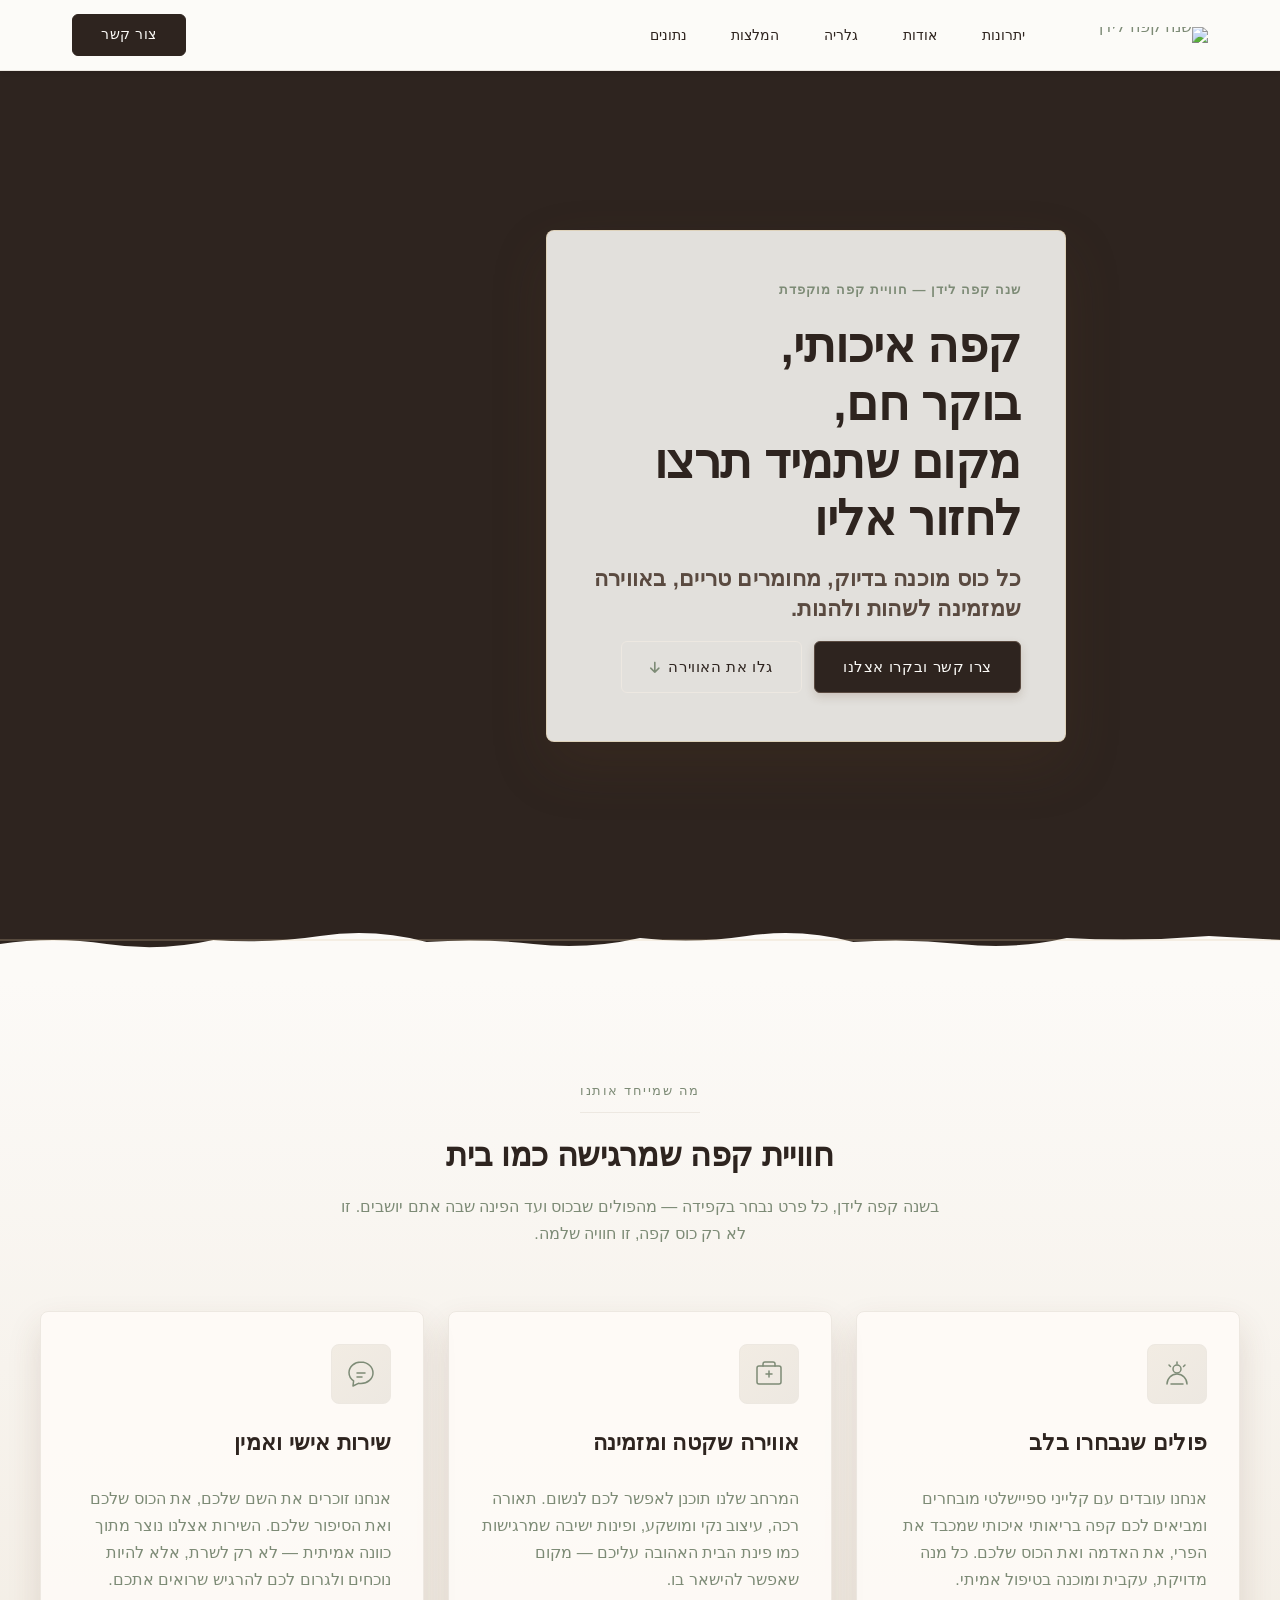
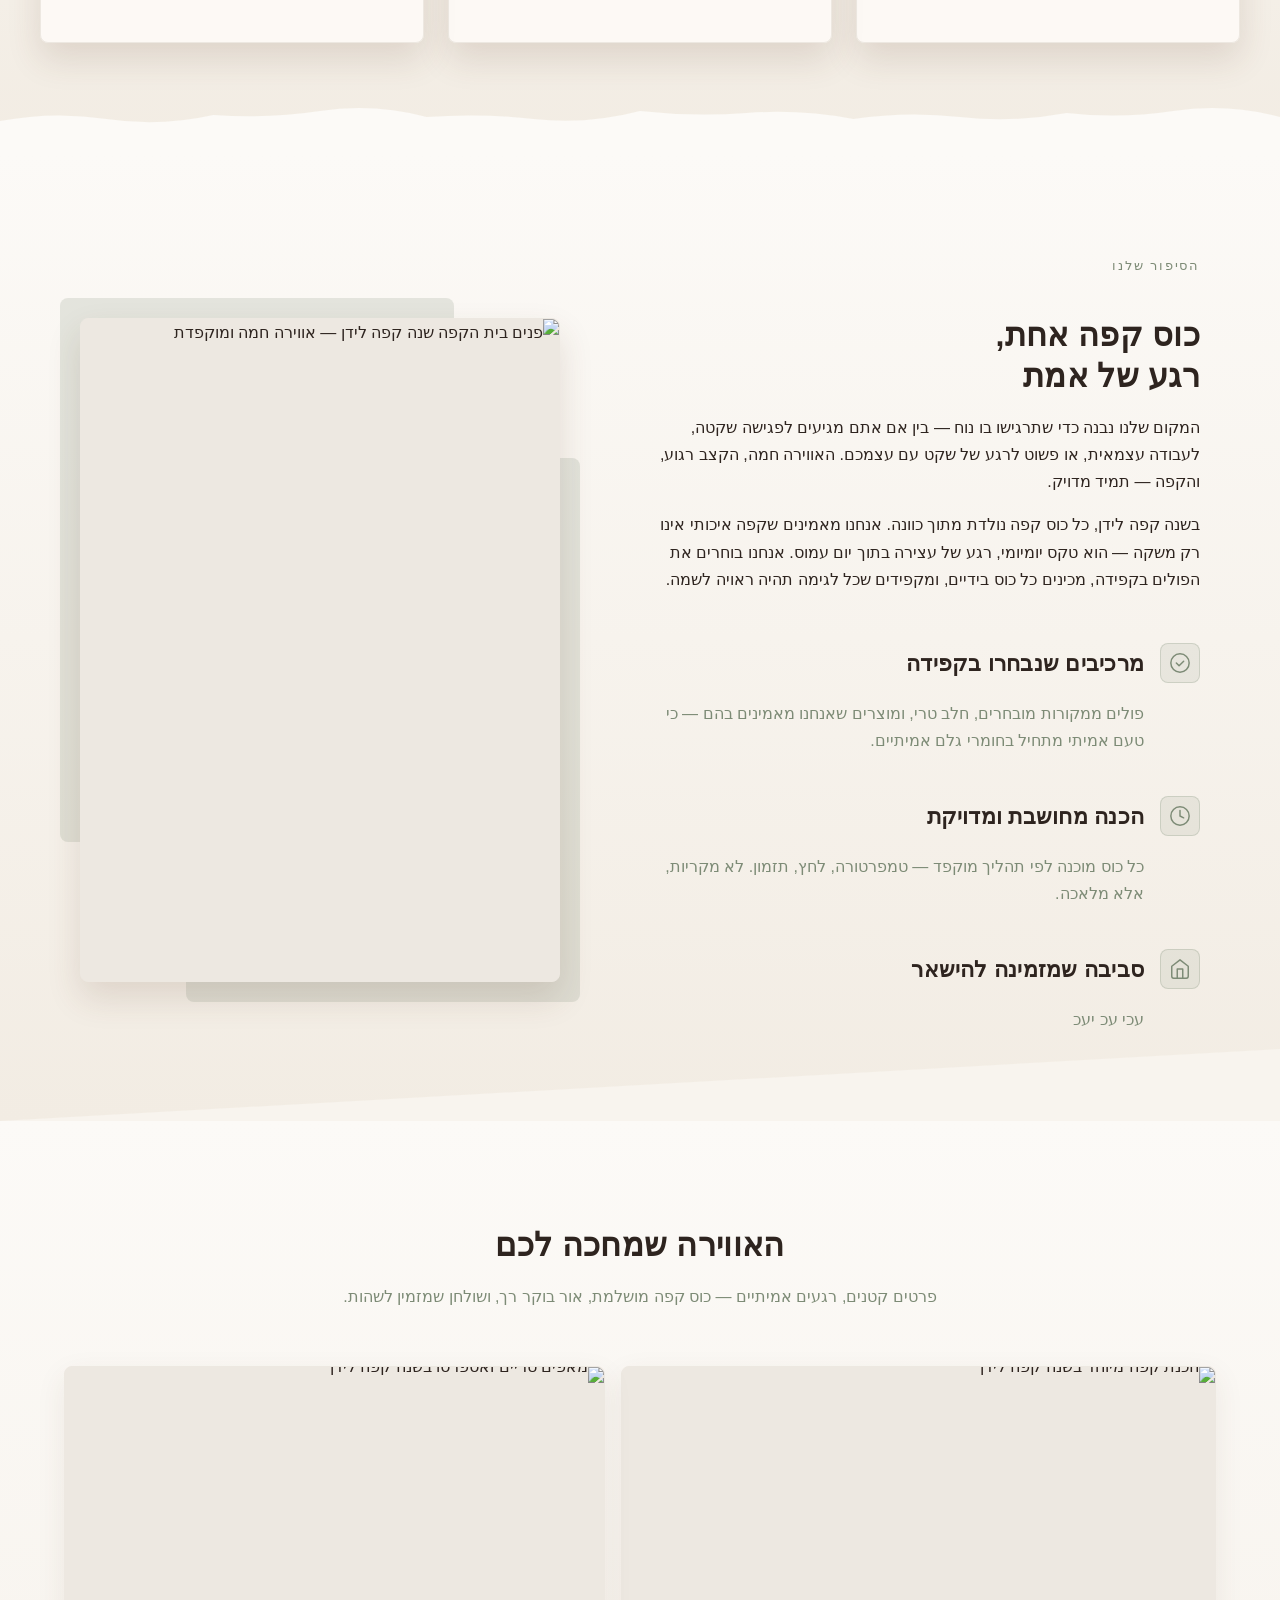
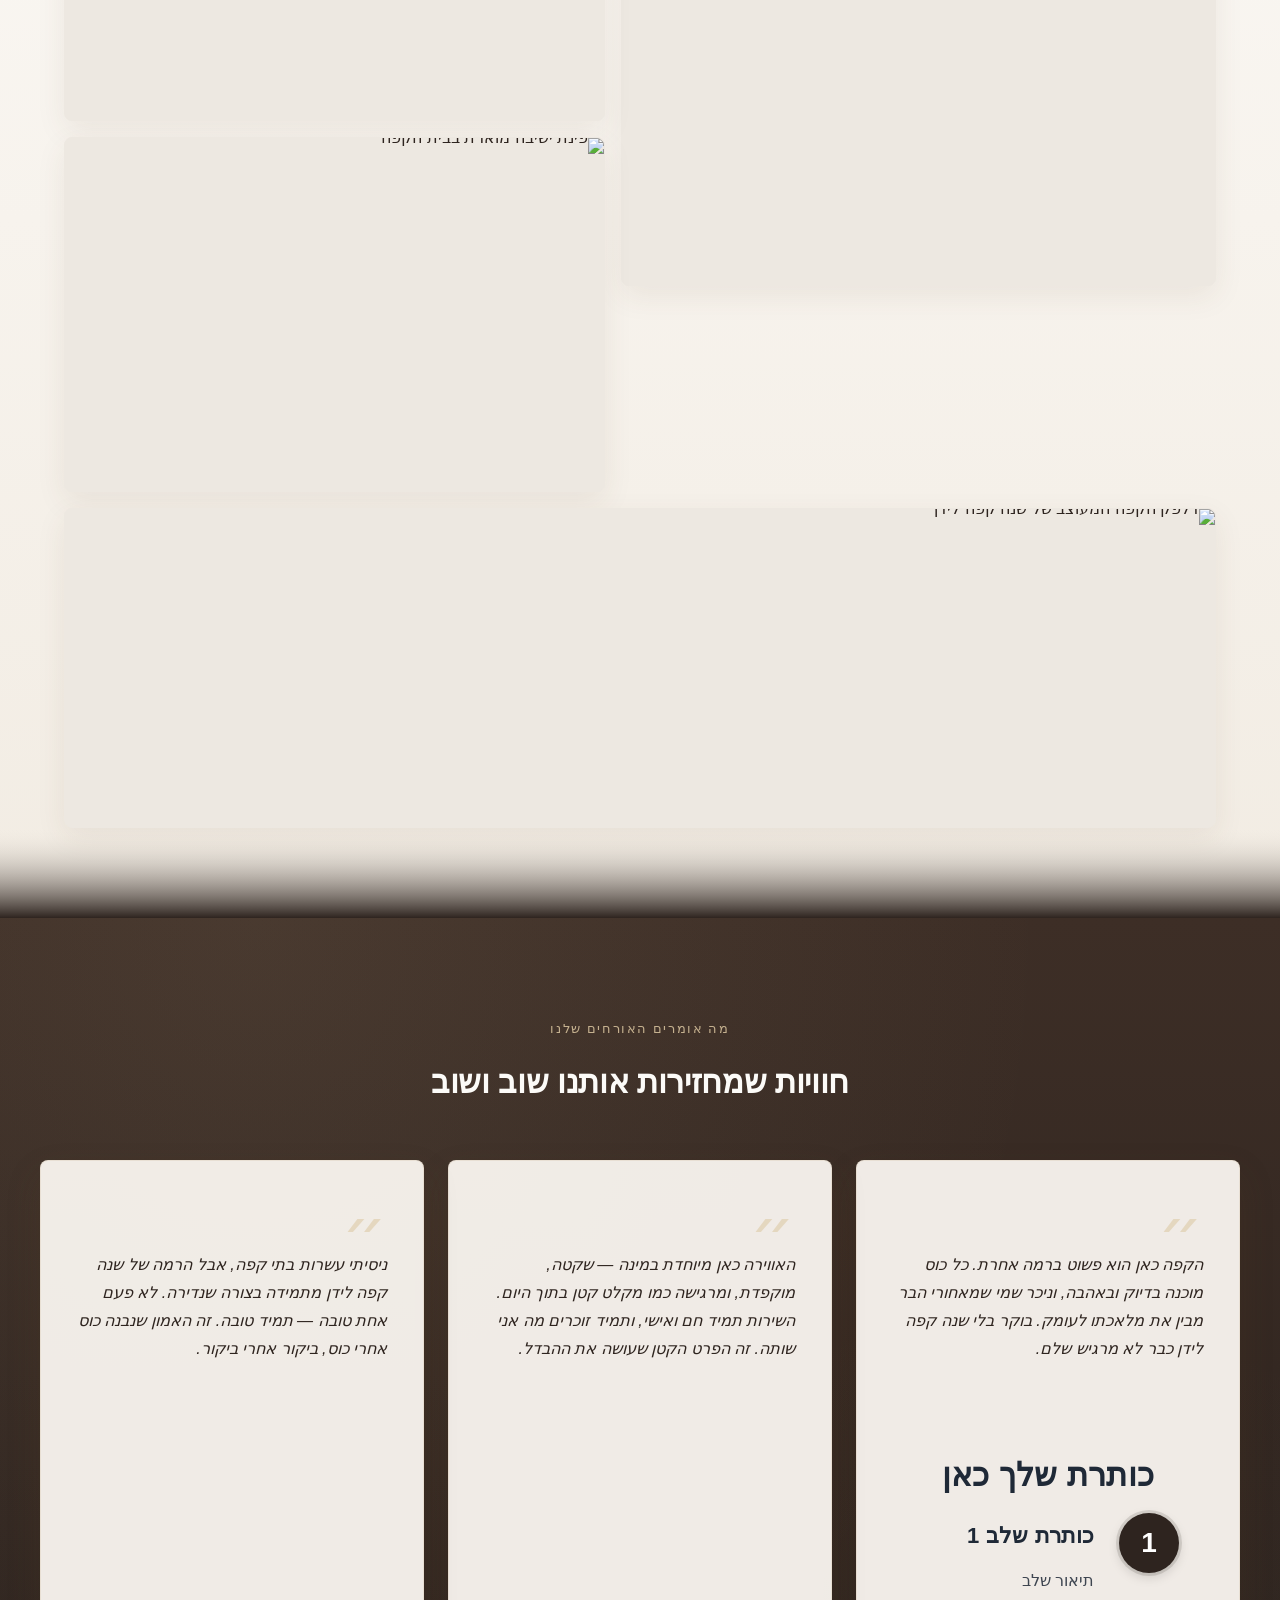
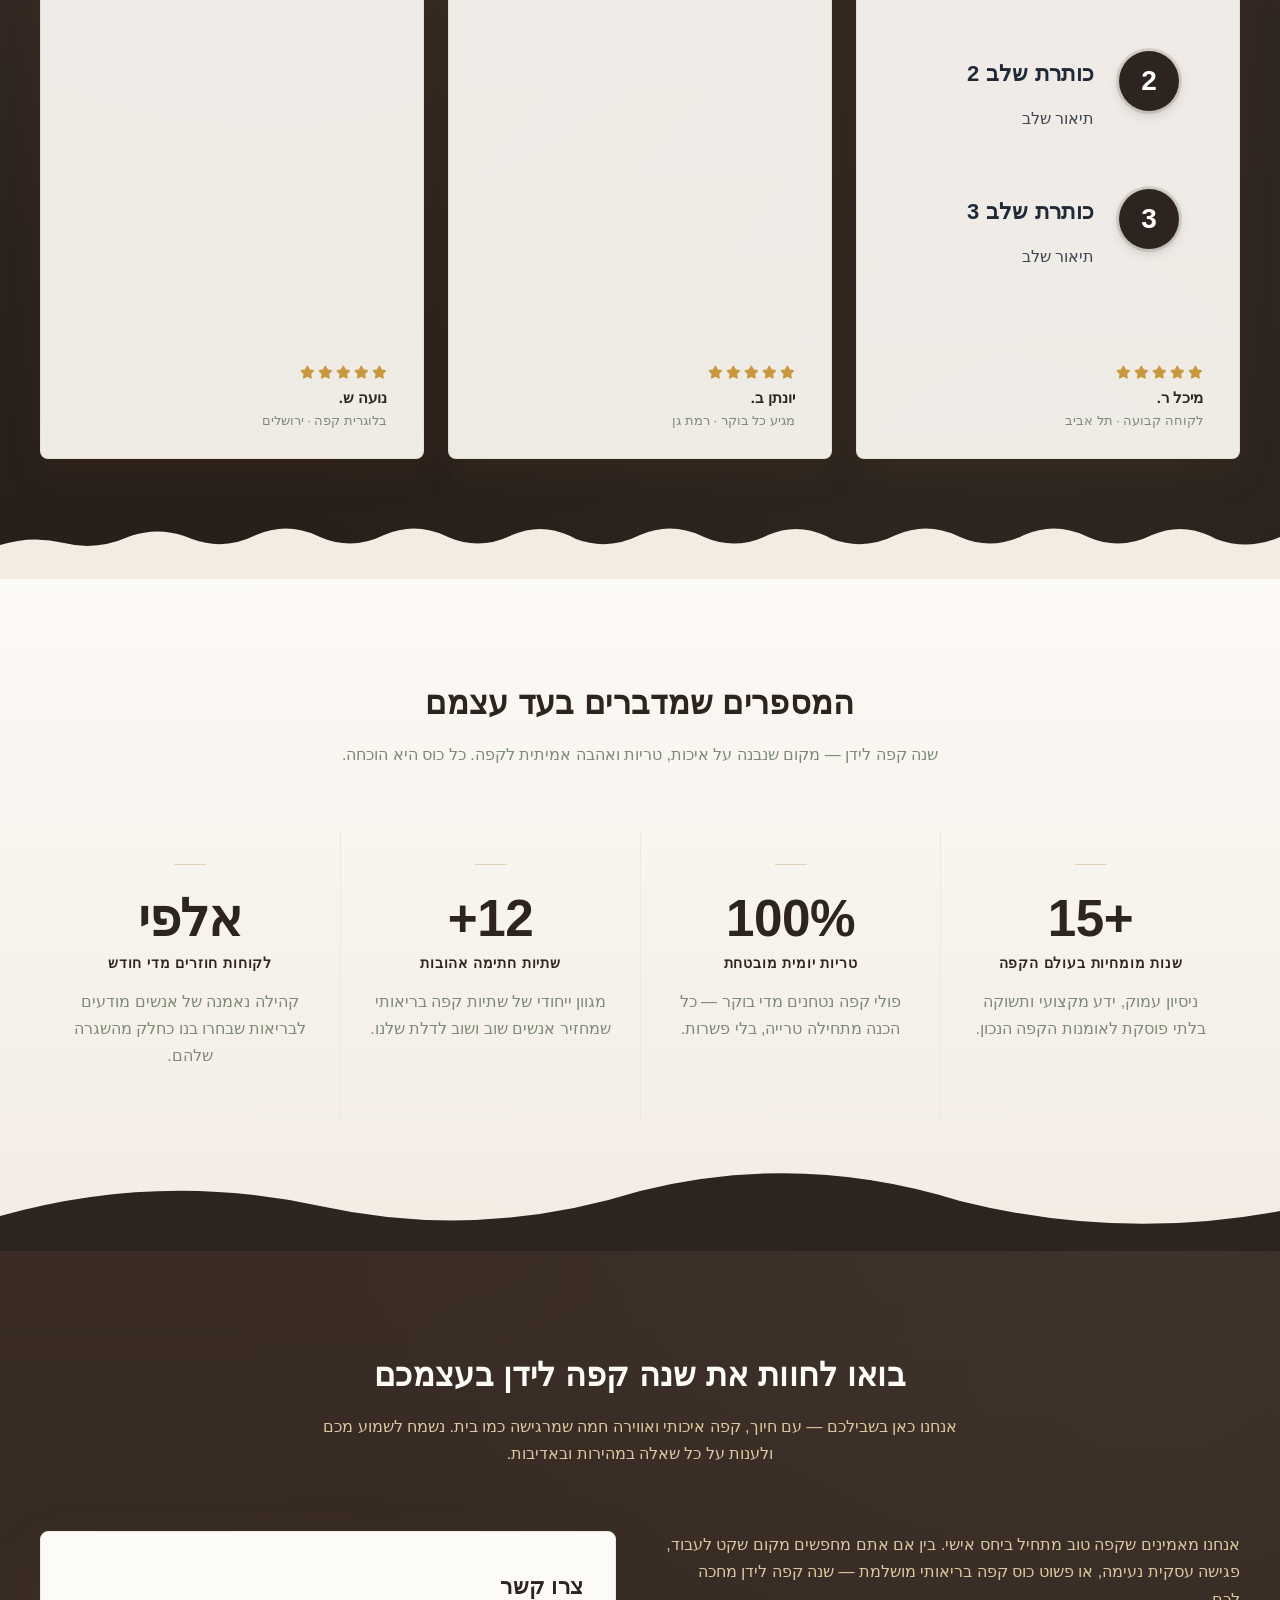
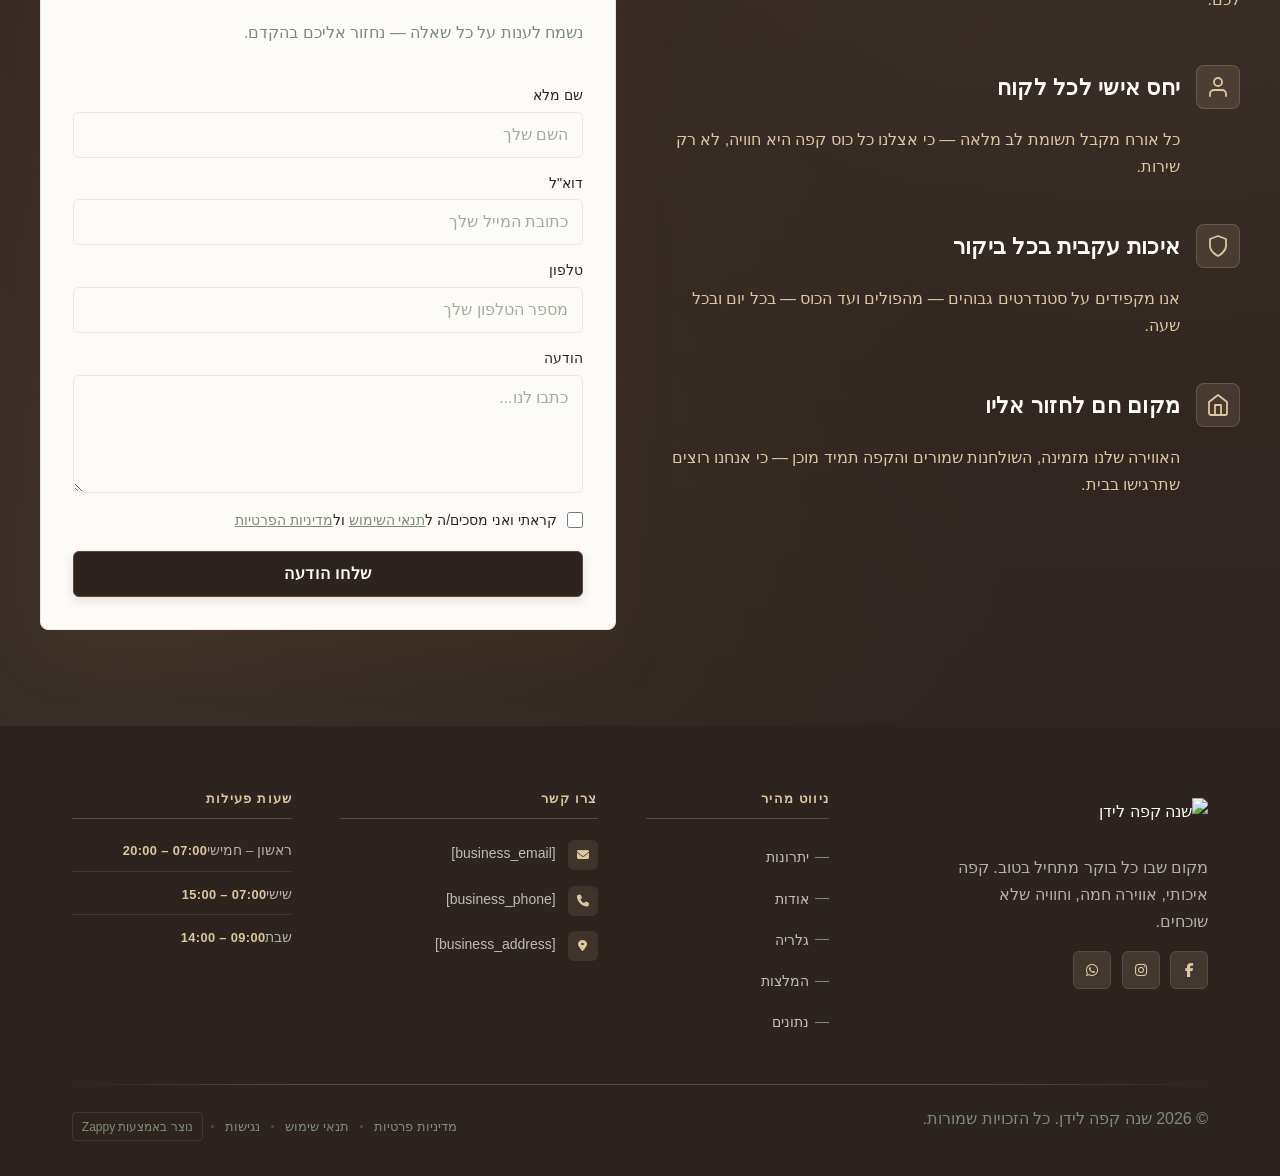
==== commit 07bcfbfd: "Incremental sync: 1 page(s) — move_element" ====
--- a/index.html
+++ b/index.html
@@ -899,35 +899,35 @@
 
       <!-- Content Column (START = RIGHT in RTL) -->
       <div class="index-about-content">
-        <p class="zappy-editable"><span class="index-about-eyebrow">הסיפור שלנו</span>
+        <p><span class="index-about-eyebrow">הסיפור שלנו</span>
         </p><h2 class="index-about-heading">כוס קפה אחת,<br>רגע של אמת</h2>
-        <p class="index-about-paragraph">בשנה קפה לידן, כל כוס קפה נולדת מתוך כוונה. אנחנו מאמינים שקפה איכותי אינו רק משקה — הוא טקס יומיומי, רגע של עצירה בתוך יום עמוס. אנחנו בוחרים את הפולים בקפידה, מכינים כל כוס בידיים, ומקפידים שכל לגימה תהיה ראויה לשמה.</p>
-        <p class="index-about-paragraph">המקום שלנו נבנה כדי שתרגישו בו נוח — בין אם אתם מגיעים לפגישה שקטה, לעבודה עצמאית, או פשוט לרגע של שקט עם עצמכם. האווירה חמה, הקצב רגוע, והקפה — תמיד מדויק.</p>
+        <p class="index-about-paragraph" style="" data-element-id="move-1777017507901-lvr22jkl">המקום שלנו נבנה כדי שתרגישו בו נוח — בין אם אתם מגיעים לפגישה שקטה, לעבודה עצמאית, או פשוט לרגע של שקט עם עצמכם. האווירה חמה, הקצב רגוע, והקפה — תמיד מדויק.</p><p class="index-about-paragraph" style="">בשנה קפה לידן, כל כוס קפה נולדת מתוך כוונה. אנחנו מאמינים שקפה איכותי אינו רק משקה — הוא טקס יומיומי, רגע של עצירה בתוך יום עמוס. אנחנו בוחרים את הפולים בקפידה, מכינים כל כוס בידיים, ומקפידים שכל לגימה תהיה ראויה לשמה.</p>
+        
 
         <ul class="index-about-values">
-          <li class="index-about-value-item zappy-grid-item-nested-grid" data-grid-item-index="0">
-            <div class="index-about-value-icon">
+          <li class="index-about-value-item zappy-grid-item-nested-grid zappy-preserve-css-grid" data-grid-item-index="0" data-zappy-grid-align="flex-start" data-original-gap="16px" style=" align-items: stretch !important;">
+            <div class="index-about-value-icon" data-grid-item-index="0">
               <svg data-element-type="icon" data-icon-type="svg" width="22" height="22" viewBox="0 0 24 24" fill="none" stroke="currentColor" stroke-width="1.6" stroke-linecap="round" stroke-linejoin="round" aria-hidden="true"><path d="M12 2C6.48 2 2 6.48 2 12s4.48 10 10 10 10-4.48 10-10S17.52 2 12 2z"></path><path d="M8 12l3 3 5-5"></path></svg>
             </div>
-            <div class="index-about-value-text">
+            <div class="index-about-value-text" data-grid-item-index="1">
               <h3 class="index-about-value-title">מרכיבים שנבחרו בקפידה</h3>
               <p>פולים ממקורות מובחרים, חלב טרי, ומוצרים שאנחנו מאמינים בהם — כי טעם אמיתי מתחיל בחומרי גלם אמיתיים.</p>
             </div>
           </li>
-          <li class="index-about-value-item zappy-grid-item-nested-grid" data-grid-item-index="1">
-            <div class="index-about-value-icon">
+          <li class="index-about-value-item zappy-grid-item-nested-grid zappy-preserve-css-grid" data-grid-item-index="1" data-zappy-grid-align="flex-start" data-original-gap="16px" style=" align-items: stretch !important;">
+            <div class="index-about-value-icon" data-grid-item-index="0">
               <svg data-element-type="icon" data-icon-type="svg" width="22" height="22" viewBox="0 0 24 24" fill="none" stroke="currentColor" stroke-width="1.6" stroke-linecap="round" stroke-linejoin="round" aria-hidden="true"><path d="M12 22c5.523 0 10-4.477 10-10S17.523 2 12 2 2 6.477 2 12s4.477 10 10 10z"></path><path d="M12 6v6l4 2"></path></svg>
             </div>
-            <div class="index-about-value-text">
+            <div class="index-about-value-text" data-grid-item-index="1">
               <h3 class="index-about-value-title">הכנה מחושבת ומדויקת</h3>
               <p>כל כוס מוכנה לפי תהליך מוקפד — טמפרטורה, לחץ, תזמון. לא מקריות, אלא מלאכה.</p>
             </div>
           </li>
-          <li class="index-about-value-item zappy-grid-item-nested-grid" data-grid-item-index="2">
-            <div class="index-about-value-icon">
+          <li class="index-about-value-item zappy-grid-item-nested-grid zappy-preserve-css-grid" data-grid-item-index="2" data-zappy-grid-align="flex-start" data-original-gap="16px" style=" align-items: stretch !important;">
+            <div class="index-about-value-icon" data-grid-item-index="0">
               <svg data-element-type="icon" data-icon-type="svg" width="22" height="22" viewBox="0 0 24 24" fill="none" stroke="currentColor" stroke-width="1.6" stroke-linecap="round" stroke-linejoin="round" aria-hidden="true"><path d="M3 9l9-7 9 7v11a2 2 0 01-2 2H5a2 2 0 01-2-2z"></path><polyline points="9 22 9 12 15 12 15 22"></polyline></svg>
             </div>
-            <div class="index-about-value-text">
+            <div class="index-about-value-text" data-grid-item-index="1">
               <h3 class="index-about-value-title" style="">סביבה שמזמינה להישאר</h3>
               <p style="">עכי עכ יעכ</p>
             </div>
@@ -939,7 +939,7 @@
       <div class="index-about-image-col">
         <div class="index-about-backplate index-about-backplate-top"></div>
         <div class="index-about-image-frame">
-          <img data-placeholder="index-about-image-1" data-context="An authentic, editorial-style interior photo of a warm and refined Israeli café. Morning light streams through large windows onto a wooden counter. A barista carefully prepares espresso. The atmosphere is calm, intimate, and beautifully composed — warm tones, natural materials, a few coffee cups and plants visible. Feels like a real place, not a stock photo." width="520" height="720" src="/assets/site-index-about-image-1.webp" alt="פנים בית הקפה שנה קפה לידן — אווירה חמה ומוקפדת" class="index-about-img" data-element-type="image" data-element-id="img-1776802591362-81ufzzvks" style="">
+          <img data-placeholder="index-about-image-1" data-context="An authentic, editorial-style interior photo of a warm and refined Israeli café. Morning light streams through large windows onto a wooden counter. A barista carefully prepares espresso. The atmosphere is calm, intimate, and beautifully composed — warm tones, natural materials, a few coffee cups and plants visible. Feels like a real place, not a stock photo." width="520" height="720" src="/assets/site-index-about-image-1.webp" alt="פנים בית הקפה שנה קפה לידן — אווירה חמה ומוקפדת" class="index-about-img" data-element-type="image" data-element-id="img-1776802591362-81ufzzvks">
         </div>
         <div class="index-about-backplate index-about-backplate-bottom"></div>
       </div>
